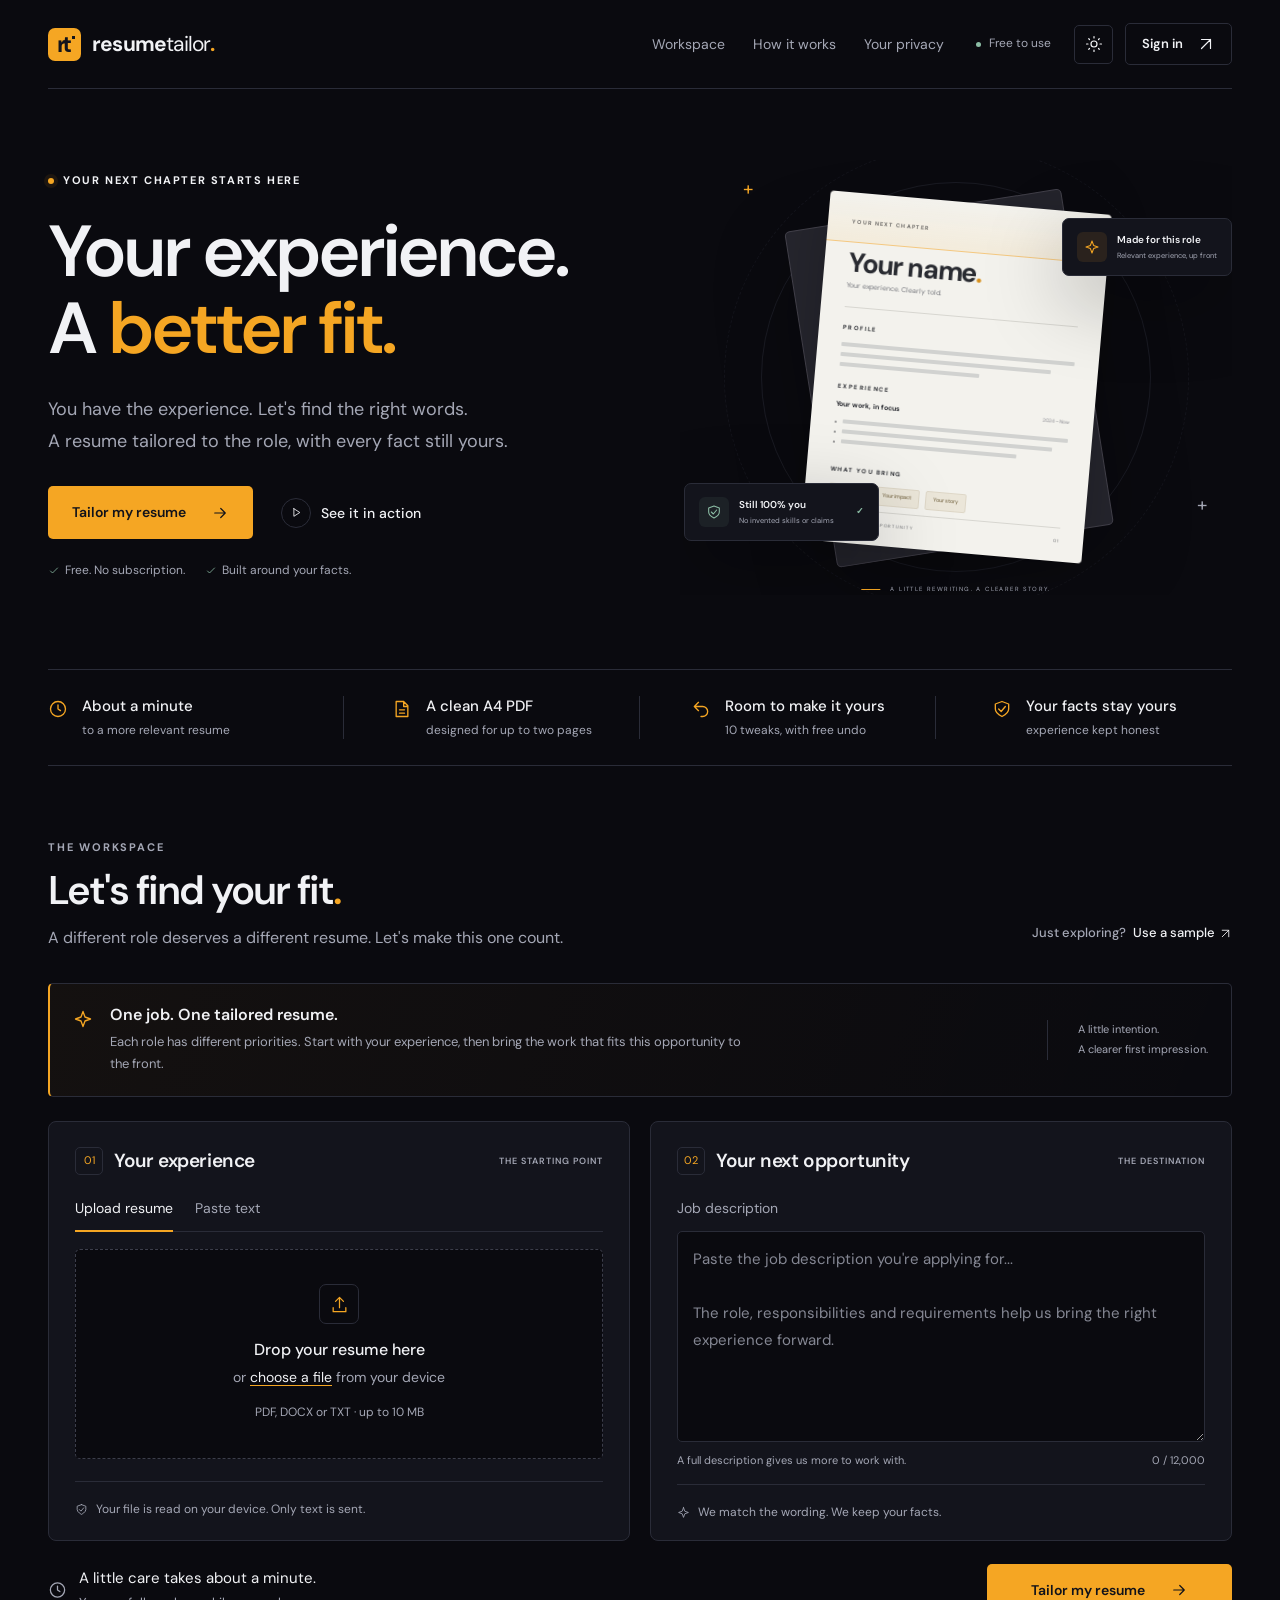
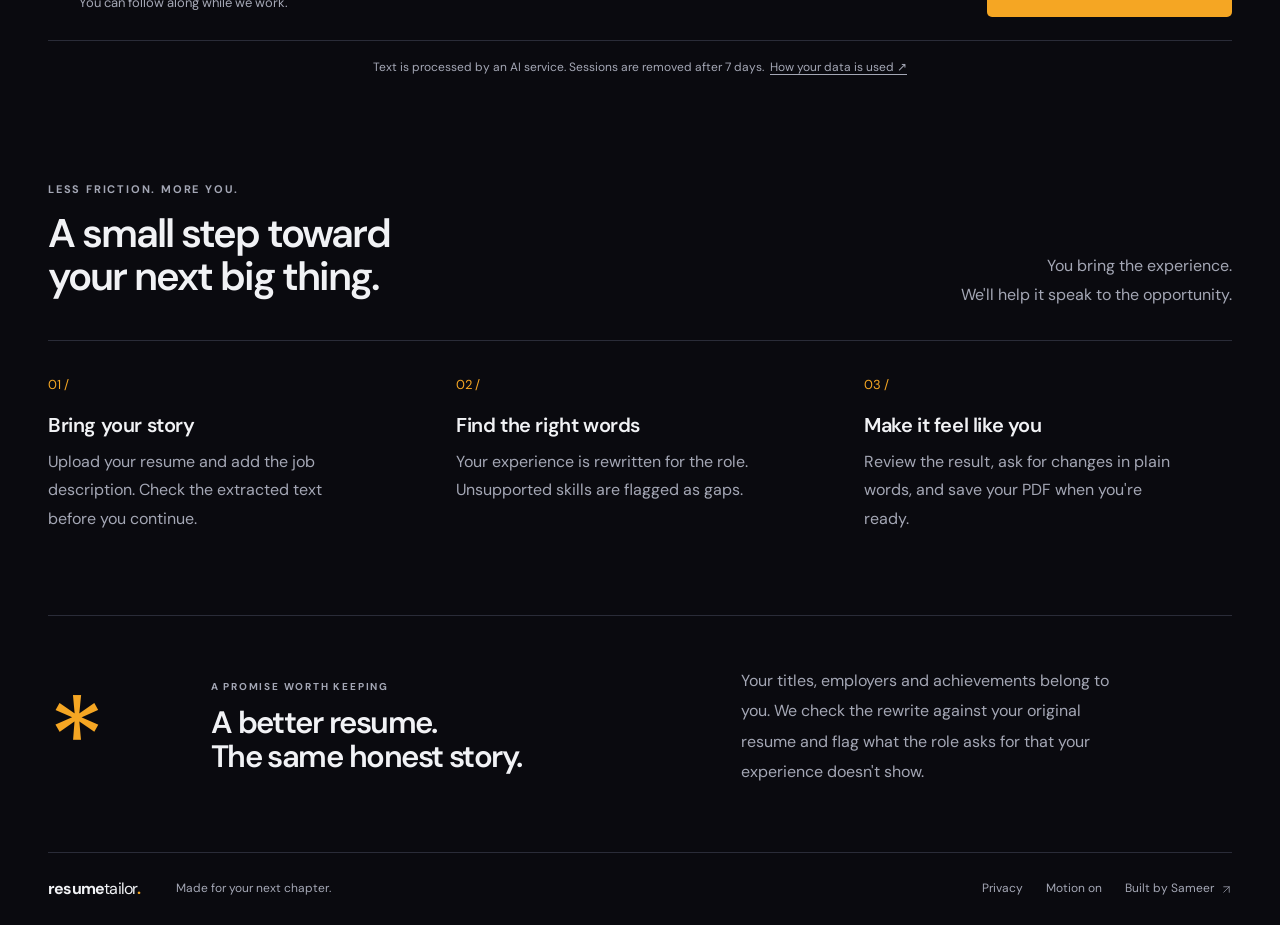
==== site/index.html @ 6dc98bbb "Make site/ the live frontend; ligature fix and busy message Co-Authored-By: Claude Opus 5.5 <noreply" ====
<!doctype html>
<html lang="en" data-theme="dark">
<head>
  <meta charset="utf-8">
  <meta name="viewport" content="width=device-width,initial-scale=1">
  <meta name="theme-color" content="#0a0a0f">
  <meta name="description" content="Make your resume fit the role. Resume Tailor rewrites with your experience, keeps your facts, and puts you in control.">
  <title>Resume Tailor — Your experience. A better fit.</title>
  <link rel="icon" href="assets/favicon.svg" type="image/svg+xml">
  <link rel="preload" href="assets/dm-sans.woff2" as="font" type="font/woff2" crossorigin>
  <link rel="stylesheet" href="styles.css">
  <script defer src="config.js"></script>
  <script defer src="render.js"></script>
  <script defer src="api.js"></script>
  <script defer src="demo-data.js"></script>
  <script defer src="app.js"></script>
</head>
<body>
  <a class="skip-link" href="#main">Skip to content</a>
  <svg class="svg-library" aria-hidden="true" xmlns="http://www.w3.org/2000/svg">
    <symbol id="i-arrow" viewBox="0 0 24 24"><path d="M5 12h14m-6-6 6 6-6 6"/></symbol>
    <symbol id="i-up-right" viewBox="0 0 24 24"><path d="M6 18 18 6M6 6h12v12"/></symbol>
    <symbol id="i-check" viewBox="0 0 24 24"><path d="m5 12 4 4L19 6"/></symbol>
    <symbol id="i-document" viewBox="0 0 24 24"><path d="M14 3H5v18h14V8l-5-5Zm0 0v6h5M9 13h6m-6 4h6"/></symbol>
    <symbol id="i-upload" viewBox="0 0 24 24"><path d="M12 16V3m-5 5 5-5 5 5M4 16v5h16v-5"/></symbol>
    <symbol id="i-shield" viewBox="0 0 24 24"><path d="m12 3 8 3v6c0 5-8 9-8 9s-8-4-8-9V6l8-3Z"/><path d="m8 12 3 3 5-6"/></symbol>
    <symbol id="i-clock" viewBox="0 0 24 24"><circle cx="12" cy="12" r="9"/><path d="M12 7v5l3 2"/></symbol>
    <symbol id="i-spark" viewBox="0 0 24 24"><path d="m12 3 2.4 6.6L21 12l-6.6 2.4L12 21l-2.4-6.6L3 12l6.6-2.4L12 3Z"/></symbol>
    <symbol id="i-sun" viewBox="0 0 24 24"><circle cx="12" cy="12" r="4"/><path d="M12 2v2m0 16v2M2 12h2m16 0h2M5 5l1 1m12 12 1 1M5 19l1-1M18 6l1-1"/></symbol>
    <symbol id="i-moon" viewBox="0 0 24 24"><path d="M20 15.2A9 9 0 0 1 8.8 4 9 9 0 1 0 20 15.2Z"/></symbol>
    <symbol id="i-play" viewBox="0 0 24 24"><path d="m9 5 11 7-11 7V5Z"/></symbol>
    <symbol id="i-pause" viewBox="0 0 24 24"><path d="M8 5v14M16 5v14"/></symbol>
    <symbol id="i-close" viewBox="0 0 24 24"><path d="m6 6 12 12M18 6 6 18"/></symbol>
    <symbol id="i-undo" viewBox="0 0 24 24"><path d="M9 4 4 9l5 5M4 9h10a6 6 0 0 1 0 12h-2"/></symbol>
    <symbol id="i-download" viewBox="0 0 24 24"><path d="M12 3v13m-5-5 5 5 5-5M4 17v4h16v-4"/></symbol>
  </svg>

  <header class="site-header shell">
    <a class="brand" href="#" aria-label="Resume Tailor home"><span class="brand-mark" aria-hidden="true">r<span>t</span><i></i></span><span>resume<span class="brand-light">tailor</span><span class="brand-dot">.</span></span></a>
    <nav aria-label="Main navigation">
      <a href="#workspace" data-home-anchor="workspace">Workspace</a>
      <a href="#how-it-works" data-home-anchor="how-it-works">How it works</a>
      <button class="nav-link" data-action="privacy">Your privacy</button>
    </nav>
    <div class="header-actions"><span class="free-tag"><i></i> Free to use</span><button class="icon-button" id="theme-toggle" aria-label="Switch to light theme"><svg><use href="#i-sun"/></svg></button><button class="button small outline" id="account-button">Sign in <svg><use href="#i-up-right"/></svg></button></div>
  </header>

  <main id="main">
    <div id="view-home" class="view">
      <section class="hero shell" aria-labelledby="hero-title">
        <div class="hero-copy">
          <div class="eyebrow"><span class="live-dot"></span> YOUR NEXT CHAPTER STARTS HERE</div>
          <h1 id="hero-title">Your experience.<br>A <span class="accent">better fit<span class="period">.</span></span></h1>
          <p class="hero-description">You have the experience. Let's find the right words.<br class="desktop-break"> A resume tailored to the role, with every fact still yours.</p>
          <div class="hero-actions"><a class="button primary" href="#workspace">Tailor my resume <svg><use href="#i-arrow"/></svg></a><button class="text-button" data-action="demo"><span class="play-circle"><svg><use href="#i-play"/></svg></span> See it in action</button></div>
          <div class="hero-fineprint"><span><svg><use href="#i-check"/></svg> Free. No subscription.</span><span><svg><use href="#i-check"/></svg> Built around your facts.</span></div>
        </div>
        <div class="hero-visual" aria-label="Illustration of a resume being matched to a role">
          <div class="orbit orbit-one"></div><div class="orbit orbit-two"></div><div class="visual-cross cross-one">+</div><div class="visual-cross cross-two">+</div>
          <div class="paper-back"></div>
          <div class="resume-paper" data-tilt>
            <div class="paper-topline"><span>YOUR NEXT CHAPTER</span><svg><use href="#i-spark"/></svg></div>
            <div class="paper-name">Your name<span>.</span></div><div class="paper-role">Your experience. Clearly told.</div>
            <div class="paper-rule"></div><div class="paper-label">PROFILE</div><div class="skeleton w100"></div><div class="skeleton w90"></div><div class="skeleton w60"></div>
            <div class="paper-label">EXPERIENCE</div><div class="paper-job"><b>Your work, in focus</b><span>2024 – Now</span></div><div class="paper-bullet"><i></i><div class="skeleton w100"></div></div><div class="paper-bullet"><i></i><div class="skeleton w90"></div></div><div class="paper-bullet"><i></i><div class="skeleton w75"></div></div>
            <div class="paper-label">WHAT YOU BRING</div><div class="paper-skills"><span>Your skills</span><span>Your impact</span><span>Your story</span></div>
            <div class="paper-footer"><span>MADE FOR THE OPPORTUNITY</span><span>01</span></div>
            <div class="scan-line"></div>
          </div>
          <div class="floating-label fit-label"><span class="label-icon"><svg><use href="#i-spark"/></svg></span><div>Made for this role<small>Relevant experience, up front</small></div></div>
          <div class="floating-label facts-label"><span class="label-icon green"><svg><use href="#i-shield"/></svg></span><div>Still 100% you<small>No invented skills or claims</small></div><span class="tiny-check">✓</span></div>
          <div class="visual-caption"><span class="caption-line"></span> A LITTLE REWRITING. A CLEARER STORY.</div>
        </div>
      </section>

      <div class="benefit-strip shell"><div><svg><use href="#i-clock"/></svg><span>About a minute<small>to a more relevant resume</small></span></div><div><svg><use href="#i-document"/></svg><span>A clean A4 PDF<small>designed for up to two pages</small></span></div><div><svg><use href="#i-undo"/></svg><span>Room to make it yours<small>10 tweaks, with free undo</small></span></div><div><svg><use href="#i-shield"/></svg><span>Your facts stay yours<small>experience kept honest</small></span></div></div>

      <section id="workspace" class="workspace shell" aria-labelledby="workspace-title">
        <div class="section-heading"><div><div class="eyebrow">THE WORKSPACE</div><h2 id="workspace-title">Let's find your fit<span class="accent">.</span></h2><p>A different role deserves a different resume. Let's make this one count.</p></div><button class="text-button sample-link" id="load-sample">Just exploring? <span>Use a sample <svg><use href="#i-up-right"/></svg></span></button></div>
        <div class="role-reminder"><span class="reminder-icon"><svg><use href="#i-spark"/></svg></span><div><h3>One job. One tailored resume.</h3><p>Each role has different priorities. Start with your experience, then bring the work that fits this opportunity to the front.</p></div><span class="reminder-aside">A little intention.<br>A clearer first impression.</span></div>
        <div class="sample-notice" id="sample-notice" hidden><svg><use href="#i-spark"/></svg><span>Sample workspace · fictional resume and role. Your demo stays in this browser.</span><button class="nav-link" id="clear-sample">Clear sample</button></div>
        <div class="input-grid">
          <article class="input-card">
            <div class="card-heading"><div class="step-label"><span>01</span><h3>Your experience</h3></div><span class="mini-tag">THE STARTING POINT</span></div>
            <div class="input-tabs" role="tablist" aria-label="Resume input method"><button class="input-tab active" id="tab-upload" role="tab" aria-controls="panel-upload" aria-selected="true">Upload resume</button><button class="input-tab" id="tab-paste" role="tab" aria-controls="panel-paste" aria-selected="false" tabindex="-1">Paste text</button></div>
            <div id="panel-upload" role="tabpanel" aria-labelledby="tab-upload">
              <button type="button" class="upload-zone" id="upload-zone"><span class="upload-icon"><svg><use href="#i-upload"/></svg></span><strong>Drop your resume here</strong><span>or <u>choose a file</u> from your device</span><small>PDF, DOCX or TXT · up to 10 MB</small></button>
              <input id="resume-file" type="file" accept=".pdf,.docx,.txt" hidden>
            </div>
            <div id="panel-paste" role="tabpanel" aria-labelledby="tab-paste" hidden><label class="sr-only" for="resume-text">Your resume text</label><textarea id="resume-text" maxlength="20000" placeholder="Paste your resume here. Include your experience, skills, education and contact details."></textarea><div class="field-meta"><span>Review and fix the text before continuing.</span><span id="resume-count">0 / 20,000</span></div></div>
            <div class="card-footnote"><svg><use href="#i-shield"/></svg><span>Your file is read on your device. Only text is sent.</span></div>
          </article>
          <article class="input-card">
            <div class="card-heading"><div class="step-label"><span>02</span><h3>Your next opportunity</h3></div><span class="mini-tag">THE DESTINATION</span></div>
            <label class="field-label" for="jd-text">Job description</label>
            <textarea id="jd-text" maxlength="12000" placeholder="Paste the job description you're applying for...&#10;&#10;The role, responsibilities and requirements help us bring the right experience forward."></textarea>
            <div class="field-meta"><span>A full description gives us more to work with.</span><span id="jd-count">0 / 12,000</span></div>
            <div class="card-footnote"><svg><use href="#i-spark"/></svg><span>We match the wording. We keep your facts.</span></div>
          </article>
        </div>
        <div id="input-error" class="inline-error" role="alert" hidden></div>
        <div class="generate-row"><div class="generate-note"><svg><use href="#i-clock"/></svg><div>A little care takes about a minute.<small>You can follow along while we work.</small></div></div><button class="button primary large" id="generate-button">Tailor my resume <svg><use href="#i-arrow"/></svg></button></div>
        <p class="privacy-note">Text is processed by an AI service. Sessions are removed after 7 days. <button class="inline-link" data-action="privacy">How your data is used <span>↗</span></button></p>
      </section>

      <section id="how-it-works" class="how-section shell" aria-labelledby="how-title"><div class="section-heading"><div><div class="eyebrow">LESS FRICTION. MORE YOU.</div><h2 id="how-title">A small step toward<br>your next big thing.</h2></div><p>You bring the experience.<br>We'll help it speak to the opportunity.</p></div><div class="how-grid"><article><span class="how-number">01 /</span><h3>Bring your story</h3><p>Upload your resume and add the job description. Check the extracted text before you continue.</p></article><article><span class="how-number">02 /</span><h3>Find the right words</h3><p>Your experience is rewritten for the role. Unsupported skills are flagged as gaps.</p></article><article><span class="how-number">03 /</span><h3>Make it feel like you</h3><p>Review the result, ask for changes in plain words, and save your PDF when you're ready.</p></article></div></section>
      <section class="honesty shell"><span class="honesty-symbol" aria-hidden="true">*</span><div><div class="eyebrow">A PROMISE WORTH KEEPING</div><h2>A better resume.<br>The same honest story.</h2></div><p>Your titles, employers and achievements belong to you. We check the rewrite against your original resume and flag what the role asks for that your experience doesn't show.</p></section>
    </div>

    <section id="view-waiting" class="view waiting shell" hidden aria-labelledby="waiting-title">
      <div class="waiting-topline"><button class="text-button" id="stop-waiting"><span>←</span> Back to workspace</button><span class="mini-tag" id="waiting-mode">SAMPLE DEMO · SIMULATED STAGES</span></div>
      <div class="journey-nav" aria-label="Resume journey"><span class="done"><i>✓</i> Your experience</span><b></b><span class="current"><i>02</i> Finding your fit</span><b></b><span><i>03</i> Make it yours</span></div>
      <div class="waiting-heading"><div class="eyebrow"><span class="live-dot"></span> A LITTLE CARE, BEHIND THE SCENES</div><h1 id="waiting-title">Good things take<br>a little <span class="accent">tailoring.</span></h1><p id="waiting-description">Your next chapter is taking shape. Here's what goes into it.</p><button class="button primary ready-shortcut" id="ready-shortcut" hidden>Open your resume <svg><use href="#i-arrow"/></svg></button></div>
      <div class="waiting-grid">
        <article class="progress-card">
          <div class="progress-card-top"><div class="eyebrow" id="progress-eyebrow">YOUR RESUME, IN THE MAKING</div><span class="status-pill" id="progress-badge"><i></i> Working</span></div>
          <div class="time-row"><div><span class="time-label">TIME ELAPSED</span><div class="elapsed" id="elapsed" role="timer" aria-live="off" aria-label="Time elapsed">00<span>:</span>00</div></div><div class="time-estimate"><svg><use href="#i-clock"/></svg><span id="time-estimate">30-second sample demo</span><small id="time-detail">Real generation is usually 54–90 seconds</small></div></div>
          <div class="progress-track" id="progress-track" role="progressbar" aria-label="Sample demo progress" aria-valuemin="0" aria-valuemax="100" aria-valuenow="0"><div id="progress-fill"></div></div>
          <p class="progress-caption" id="progress-caption">Step 1 of 5 · Reading your experience</p>
          <ol class="stage-list" id="stage-list"></ol>
          <div class="progress-reassurance"><svg><use href="#i-shield"/></svg><span id="wait-reassurance">A clearer story, built from your experience.</span></div>
          <div id="waiting-error" class="inline-error" hidden role="alert"></div>
          <div class="wait-complete-actions" id="wait-complete-actions" hidden><button class="button primary" id="review-result">Review your resume <svg><use href="#i-arrow"/></svg></button><button class="text-button" id="replay-demo"><svg><use href="#i-undo"/></svg> Replay</button></div>
        </article>
        <aside class="engagement-column">
          <article class="tip-card" id="tip-card" aria-labelledby="tip-title"><div class="tip-top"><span class="eyebrow"><svg><use href="#i-spark"/></svg> WHILE WE TAILOR</span><span class="tip-counter" id="tip-counter">01 / 08</span></div><div class="tip-art" aria-hidden="true"><div class="mini-doc"><span></span><span></span><span></span><span></span></div><span class="mini-spark">✳</span><span class="mini-line"></span></div><div class="tip-content" id="tip-content"><span class="tip-kicker">A SMALL THING THAT HELPS</span><h2 id="tip-title">Lead with relevance.</h2><p id="tip-body">Put the experience that best fits this role near the top.</p></div><div class="tip-bottom"><div class="tip-dots" id="tip-dots" aria-hidden="true"></div><div class="tip-controls"><button class="icon-button" id="previous-tip" aria-label="Previous tip">←</button><button class="icon-button" id="pause-tips" aria-label="Pause tips" aria-pressed="false"><svg><use href="#i-pause"/></svg></button><button class="icon-button" id="next-tip" aria-label="Next tip">→</button></div></div></article>
          <article class="quiz-card"><div class="quiz-heading"><span class="eyebrow">A QUICK RESUME INSTINCT CHECK</span><span>↗</span></div><h3 id="quiz-question">Which bullet tells a clearer story?</h3><div id="quiz-options" class="quiz-options"></div><p id="quiz-feedback" class="quiz-feedback" role="status" hidden></p><button class="text-button" id="next-quiz" hidden>Try another <svg><use href="#i-arrow"/></svg></button></article>
        </aside>
      </div>
      <p class="waiting-bottom">Every application is a new opportunity. Give this one your own, honest story.</p>
    </section>

    <section id="view-result" class="view result shell" hidden aria-labelledby="result-title"><div class="result-heading"><div><div class="eyebrow"><span class="live-dot"></span> READY FOR YOUR NEXT CHAPTER</div><h1 id="result-title">A better fit. <span class="accent">Still you.</span></h1><p id="result-subtitle">Review every detail, make it your own, and take the next step.</p></div><button class="button primary" id="download-pdf"><svg><use href="#i-download"/></svg> Download PDF</button></div><div class="result-demo-notice" id="result-demo-notice" hidden>Sample result · Aarav Sharma is a fictional candidate. Try the supported edits below, or start with your own resume.</div><div class="result-grid"><article class="preview-panel"><div class="preview-toolbar"><span><svg><use href="#i-document"/></svg> Your tailored resume</span><div><span id="version-label">Version 1</span><span id="fit-status">A4 layout</span></div></div><div class="resume-preview-wrap" id="resume-preview-wrap"><iframe id="resume-preview" title="Your tailored resume preview"></iframe></div><div class="preview-bottom"><svg><use href="#i-shield"/></svg><span>Check your contact details and every claim before applying.</span></div></article><aside class="result-side"><article class="edit-card"><div class="card-title-row"><h2>The finishing touches</h2><svg><use href="#i-spark"/></svg></div><p>Tell us what you'd like to change.</p><div class="tweak-count"><span id="tweaks-left">10 of 10 tweaks left</span><span>Undo is free</span></div><label class="sr-only" for="tweak-text">Change request</label><textarea id="tweak-text" maxlength="300" placeholder="e.g. Shorten the summary..."></textarea><div class="suggested-edits"><button data-tweak="Shorten the summary">Shorter summary ↗</button><button data-tweak="Put projects first">Projects first ↗</button></div><div class="edit-actions"><button class="button primary" id="apply-tweak">Apply change <svg><use href="#i-arrow"/></svg></button><button class="icon-button" id="undo-tweak" disabled aria-label="Undo last change"><svg><use href="#i-undo"/></svg></button></div><p id="tweak-status" class="tweak-status" role="status" hidden></p><p class="small-muted">Failed or refused changes don't use a tweak.</p></article><article class="match-card"><div class="card-title-row"><h2>How it lines up</h2><span class="mini-tag">JOB KEYWORDS</span></div><h3>Already in your experience</h3><div id="keywords-found" class="chips found"></div><h3>Not in your resume</h3><div id="keywords-missing" class="chips missing"></div><div class="gap-note"><svg><use href="#i-shield"/></svg><div><strong>Honest gaps, clearly marked.</strong><ul id="gaps"></ul></div></div></article><div class="result-bottom-actions"><button class="text-button" id="start-over">← Tailor for another role</button><button class="text-button" id="result-replay" hidden>Replay demo <svg><use href="#i-undo"/></svg></button></div></aside></div><p class="privacy-note">Download opens your browser's print dialog. Choose “Save as PDF” and turn off headers and footers.</p></section>
  </main>

  <footer class="site-footer shell"><a class="brand footer-brand" href="#">resume<span class="brand-light">tailor</span><span class="brand-dot">.</span></a><span>Made for your next chapter.</span><div><button class="nav-link" data-action="privacy">Privacy</button><button class="nav-link" id="motion-toggle" aria-pressed="false">Motion on</button><a href="https://samsm.vercel.app/" target="_blank" rel="noopener">Built by Sameer <svg><use href="#i-up-right"/></svg></a></div></footer>
  <div class="toast" id="toast" role="status" hidden></div><div class="sr-only" id="stage-announcement" role="status" aria-live="polite"></div>

  <dialog id="auth-dialog" class="modal" aria-labelledby="auth-title"><button class="icon-button modal-close" data-close="auth-dialog" aria-label="Close sign in"><svg><use href="#i-close"/></svg></button><span class="modal-symbol"><svg><use href="#i-spark"/></svg></span><div class="eyebrow">ONE STEP CLOSER</div><h2 id="auth-title">Your next chapter,<br>in your inbox.</h2><p id="auth-description">Sign in with a 6-digit email code. No password to remember.</p><form id="email-form"><label for="auth-email">Your email address</label><input id="auth-email" type="email" required autocomplete="email" placeholder="you@example.com"><button class="button primary" type="submit">Send me a code <svg><use href="#i-arrow"/></svg></button></form><form id="code-form" hidden><label for="auth-code">6-digit code</label><input id="auth-code" required autocomplete="one-time-code" inputmode="numeric" maxlength="6" pattern="[0-9]{6}" placeholder="000000"><div class="code-meta"><span id="code-expiry">Valid for 10:00</span><button type="button" class="inline-link" id="resend-code">Resend code</button></div><button class="button primary" type="submit">Let's get started <svg><use href="#i-arrow"/></svg></button><button type="button" class="text-button" id="change-email">Use a different email</button></form><p id="auth-error" class="inline-error" role="alert" hidden></p><p class="small-muted">Free to use · Up to 3 resumes a day · 10 tweaks per resume</p></dialog>
  <dialog id="privacy-dialog" class="modal privacy-modal" aria-labelledby="privacy-title"><button class="icon-button modal-close" data-close="privacy-dialog" aria-label="Close privacy details"><svg><use href="#i-close"/></svg></button><div class="eyebrow">YOUR DATA, IN PLAIN WORDS</div><h2 id="privacy-title">Your story stays yours.</h2><div class="privacy-item"><svg><use href="#i-document"/></svg><div><h3>Your file stays on your device</h3><p>PDF and DOCX files are converted to text in your browser. You can review that text before generating.</p></div></div><div class="privacy-item"><svg><use href="#i-spark"/></svg><div><h3>Text is sent to an AI service</h3><p>Your resume text and job description are sent through our server to OpenRouter to prepare the rewrite. Free model providers may log prompts. Remove information you don't want processed before you continue.</p></div></div><div class="privacy-item"><svg><use href="#i-clock"/></svg><div><h3>Sessions expire after 7 days</h3><p>Resume Tailor's backend removes session data after 7 days. The sample demo runs in your browser without sending resume text.</p></div></div><div class="privacy-item"><svg><use href="#i-shield"/></svg><div><h3>You have the final say</h3><p>The rewrite is checked against your original experience. Review the result before using it in an application.</p></div></div><button class="button primary" data-close="privacy-dialog">Got it <svg><use href="#i-check"/></svg></button></dialog>
  <noscript><div class="noscript">Please enable JavaScript to use the resume workspace.</div></noscript>
</body>
</html>
---- site/styles.css ----
@font-face{font-family:'DM Sans';font-style:normal;font-weight:400 700;font-display:swap;src:url('assets/dm-sans.woff2') format('woff2')}
:root{--canvas:#0a0a0f;--surface:#13141c;--soft:#191b25;--line:#2a2c38;--ink:#f1f2f5;--muted:#a4a7b5;--accent:#f5a623;--accent-rgb:245,166,35;--green:#8cbda5;--error:#ffb6a7;--shadow:0 24px 80px #0004;color-scheme:dark}
:root[data-theme=light]{--canvas:#f7f7fa;--surface:#fff;--soft:#eeeff4;--line:#d9dbe3;--ink:#171923;--muted:#606574;--accent:#b46b00;--accent-rgb:180,107,0;--green:#306b50;--error:#9e3028;--shadow:0 24px 80px #1a23320d;color-scheme:light}
*{box-sizing:border-box}html{scroll-behavior:smooth;scroll-padding-top:35px}body{margin:0;background:var(--canvas);color:var(--ink);font:15px/1.6 'DM Sans',Arial,sans-serif;-webkit-font-smoothing:antialiased;overflow-x:hidden}button,input,textarea{font:inherit}button,a,input,textarea{-webkit-tap-highlight-color:transparent}button{color:inherit;cursor:pointer}a{color:inherit;text-decoration:none}button{border:0}button:disabled{cursor:not-allowed;opacity:.45}button,a{touch-action:manipulation}button,textarea,input{outline:none}a:focus-visible,button:focus-visible,input:focus-visible,textarea:focus-visible{outline:2px solid var(--accent);outline-offset:5px}::selection{background:var(--accent);color:#0a0a0f}[hidden]{display:none!important}h1,h2,h3,p{margin-top:0}h1,h2,h3{font-weight:600}h1,h2{letter-spacing:-.05em;line-height:1.08}h3{line-height:1.3}svg{width:20px;height:20px;fill:none;stroke:currentColor;stroke-width:1.6;stroke-linecap:round;stroke-linejoin:round;flex-shrink:0}svg use{pointer-events:none}.svg-library{position:absolute;width:0;height:0;overflow:hidden}.shell{width:min(1200px,calc(100% - 96px));margin-inline:auto}.accent{color:var(--accent)}.sr-only,.skip-link:not(:focus){position:absolute;width:1px;height:1px;padding:0;margin:-1px;overflow:hidden;clip:rect(0,0,0,0);white-space:nowrap;border:0}.skip-link:focus{position:fixed;top:10px;left:10px;padding:12px;background:var(--accent);color:#111;z-index:100}.eyebrow{font-size:10px;letter-spacing:1.8px;line-height:1.4;font-weight:700;display:flex;align-items:center;gap:9px}.live-dot,.free-tag i{width:6px;height:6px;border-radius:100%;background:var(--accent);display:inline-block;box-shadow:0 0 0 4px rgba(var(--accent-rgb),.08)}.button{display:inline-flex;justify-content:center;align-items:center;gap:25px;padding:16px 23px;min-height:53px;border-radius:5px;font-size:14px;font-weight:600;line-height:1.2;transition:background .2s,transform .2s,box-shadow .2s;border:1px solid transparent;white-space:nowrap}.button svg{width:18px;height:18px;transition:transform .25s}.button:hover:not(:disabled) svg{transform:translateX(4px)}.button:hover:not(:disabled){transform:translateY(-2px)}.primary{background:#f5a623;color:#11121a}.primary:hover:not(:disabled){background:#ffb63e;box-shadow:0 5px 24px #f5a62320}.outline{border-color:var(--line);background:transparent}.outline:hover{background:var(--soft);border-color:var(--muted)}.small{padding:11px 16px;min-height:40px;gap:14px;font-size:12px}.large{min-width:245px}.icon-button{display:inline-flex;align-items:center;justify-content:center;background:transparent;border:1px solid var(--line);height:39px;width:39px;border-radius:5px;transition:background .2s,border-color .2s}.icon-button:hover:not(:disabled){background:var(--soft);border-color:var(--muted)}.icon-button svg{width:18px;height:18px}.text-button{display:inline-flex;align-items:center;gap:10px;background:transparent;padding:5px 0;font-size:13px;font-weight:500}.text-button:hover,.nav-link:hover,.inline-link:hover{color:var(--accent)}.text-button svg{width:16px;height:16px}.nav-link{background:transparent;padding:0;font-size:inherit}.inline-link{background:transparent;padding:0;font-size:inherit;color:var(--ink);text-decoration:underline;text-underline-offset:3px}.mini-tag{font-size:8px;letter-spacing:1.2px;font-weight:600;color:var(--muted)}
.site-header{display:flex;align-items:center;justify-content:space-between;padding-block:23px;border-bottom:1px solid var(--line);gap:32px;min-height:88px}.brand{display:inline-flex;align-items:center;gap:9px;font-size:21px;font-weight:700;letter-spacing:-.8px;line-height:1}.brand-light{font-weight:400}.brand-dot{color:var(--accent)}.brand-mark{position:relative;letter-spacing:-4px;padding-right:4px;font-size:23px;color:#13141c;background:#f5a623;width:33px;height:33px;line-height:33px;text-align:center;border-radius:7px;margin-right:2px;font-weight:700}.brand-mark span{font-weight:700}.brand-mark i{position:absolute;top:8px;right:6px;width:3px;height:3px;background:#13141c}.site-header nav{display:flex;gap:28px;font-size:12px;color:var(--muted);margin-left:auto}.site-header nav a{transition:color .2s}.site-header nav a:hover{color:var(--ink)}.header-actions{display:flex;align-items:center;gap:12px}.free-tag{display:flex;align-items:center;gap:8px;font-size:10px;color:var(--muted);margin-right:11px}.free-tag i{width:5px;height:5px;background:var(--green);box-shadow:none}.hero{display:grid;grid-template-columns:1.1fr 1fr;align-items:center;min-height:580px;padding-block:60px 64px;gap:25px}.hero-copy{position:relative;z-index:2}.hero-copy .eyebrow{margin-bottom:24px;font-size:9px;letter-spacing:1.6px}.hero h1{font-size:clamp(52px,5.65vw,77px);line-height:1.07;margin-bottom:25px;font-weight:600;letter-spacing:-4px}.hero h1 .accent{display:inline-block}.hero-description{font-size:15px;color:var(--muted);line-height:1.9;max-width:475px;margin-bottom:29px}.hero-actions{display:flex;align-items:center;gap:28px}.hero-actions .text-button{font-size:12px}.play-circle{border:1px solid var(--line);border-radius:50%;display:inline-flex;align-items:center;justify-content:center;width:30px;height:30px;transition:border-color .2s,background .2s}.play-circle svg{width:13px;height:13px;margin-right:2px}.text-button:hover .play-circle{border-color:var(--accent);background:rgba(var(--accent-rgb),.08)}.hero-fineprint{display:flex;gap:20px;color:var(--muted);font-size:9px;margin-top:22px}.hero-fineprint span{display:flex;align-items:center;gap:5px}.hero-fineprint svg{width:12px;height:12px;color:var(--green)}
.hero-visual{height:435px;position:relative;perspective:1200px;display:flex;justify-content:center;align-items:center;isolation:isolate}.orbit{position:absolute;border:1px solid var(--line);border-radius:50%;opacity:.5;pointer-events:none}.orbit-one{width:390px;height:390px}.orbit-two{width:465px;height:465px;border-style:dashed;opacity:.3;animation:orbit 100s linear infinite}.visual-cross{position:absolute;color:var(--muted);font-weight:400;font-size:19px}.cross-one{top:14px;left:63px;color:var(--accent)}.cross-two{right:25px;bottom:74px}.paper-back{position:absolute;width:280px;height:340px;background:#24242c;border:1px solid #42404a;border-radius:5px;transform:rotate(-9deg) translate(-7px,0);box-shadow:var(--shadow)}.resume-paper{position:relative;width:282px;height:350px;border-radius:4px;background:#f3f2ed;color:#292b31;padding:24px 24px 16px;box-shadow:0 10px 50px #0003;transform:rotate(5deg);transition:transform .5s ease;overflow:hidden;will-change:transform}.paper-topline{display:flex;align-items:center;justify-content:space-between;font-size:5.5px;letter-spacing:1.3px;font-weight:700;color:#65676b}.paper-topline svg{width:13px;height:13px;color:#bb7713}.paper-name{font-size:27px;font-weight:700;letter-spacing:-1.2px;line-height:1.3;margin-top:15px}.paper-name span{color:#d7901d}.paper-role{font-size:7px;color:#74767c}.paper-rule{height:1px;background:#d7d6d0;margin-top:16px}.paper-label{font-size:6px;letter-spacing:1.4px;font-weight:700;margin-top:16px;margin-bottom:9px}.skeleton{height:4px;background:#d1d2d0;border-radius:1px;margin-bottom:6px}.w100{width:100%}.w90{width:90%}.w75{width:75%}.w60{width:60%}.paper-job{display:flex;justify-content:space-between;font-size:7px;line-height:1.2;margin-bottom:10px}.paper-job span{color:#84858c;font-size:5px}.paper-bullet{display:flex;align-items:baseline;gap:6px}.paper-bullet i{width:2px;height:2px;background:#999;flex-shrink:0}.paper-skills{display:flex;gap:6px}.paper-skills span{background:#ebe6d9;font-size:5.5px;padding:4px 7px;color:#685732;border:1px solid #ded7c7;border-radius:2px}.paper-footer{position:absolute;bottom:17px;left:24px;right:24px;display:flex;justify-content:space-between;padding-top:9px;border-top:1px solid #d7d6d0;font-size:4.5px;letter-spacing:1px;color:#6a6c70}.scan-line{position:absolute;top:0;left:0;right:0;height:50px;background:linear-gradient(0deg,#f5a62316,transparent);border-bottom:1px solid #f5a62388;animation:scan 6s ease-in-out infinite;pointer-events:none}.floating-label{position:absolute;background:var(--surface);border:1px solid var(--line);border-radius:7px;display:flex;align-items:center;gap:10px;padding:13px 14px;box-shadow:var(--shadow);font-size:10px;font-weight:600;animation:float 6s ease-in-out infinite;z-index:3}.floating-label small{display:block;font-size:7.5px;color:var(--muted);font-weight:400;margin-top:2px}.fit-label{right:0;top:58px}.facts-label{left:4px;bottom:54px;animation-delay:-3s}.label-icon{width:30px;height:30px;border-radius:6px;background:rgba(var(--accent-rgb),.1);display:grid;place-items:center;color:var(--accent)}.label-icon svg{width:16px;height:16px}.label-icon.green{background:#8cbda514;color:var(--green)}.tiny-check{font-size:9px;color:var(--green);margin-left:12px}.visual-caption{position:absolute;bottom:0;left:50%;transform:translateX(-50%);display:flex;align-items:center;gap:10px;font-size:6px;letter-spacing:1.4px;color:var(--muted);white-space:nowrap}.caption-line{width:19px;height:1px;background:var(--accent)}
.benefit-strip{display:grid;grid-template-columns:repeat(4,1fr);border-block:1px solid var(--line);padding-block:26px}.benefit-strip>div{display:flex;gap:14px;justify-content:center;border-right:1px solid var(--line)}.benefit-strip>div:first-child{justify-content:start}.benefit-strip>div:last-child{border:0}.benefit-strip svg{color:var(--accent);width:20px;margin-top:3px}.benefit-strip span{font-size:12px;font-weight:500;line-height:1.4}.benefit-strip small{display:block;color:var(--muted);font-size:9px;font-weight:400;margin-top:5px}.workspace{padding-block:74px 64px}.section-heading{display:flex;align-items:flex-end;justify-content:space-between;gap:30px;margin-bottom:30px}.section-heading .eyebrow{color:var(--muted);margin-bottom:14px;font-size:9px}.section-heading h2{font-size:37px;margin-bottom:12px}.section-heading p{color:var(--muted);font-size:12px;margin:0;line-height:1.8}.sample-link{font-size:10px;color:var(--muted);gap:7px;margin-bottom:4px}.sample-link span{display:flex;align-items:center;gap:4px;color:var(--ink)}.sample-link svg{width:13px;height:13px}.input-grid{display:grid;grid-template-columns:1fr 1fr;gap:20px}.input-card{background:var(--surface);border:1px solid var(--line);border-radius:8px;padding:25px 26px 0;overflow:hidden;transition:border-color .25s}.input-card:focus-within{border-color:rgba(var(--accent-rgb),.6)}.card-heading{display:flex;justify-content:space-between;align-items:center;gap:12px;margin-bottom:22px}.step-label{display:flex;align-items:center;gap:11px}.step-label>span{width:24px;height:24px;border:1px solid var(--line);border-radius:5px;font-size:9px;display:grid;place-items:center;color:var(--accent)}.step-label h3{font-size:16px;letter-spacing:-.4px;margin:0}.card-heading .mini-tag{font-size:6.5px;letter-spacing:1px}.input-tabs{display:flex;border-bottom:1px solid var(--line);gap:22px;margin-bottom:16px}.input-tab{background:none;padding:0 0 10px;font-size:10px;color:var(--muted);border-bottom:2px solid transparent;margin-bottom:-1px}.input-tab.active{border-color:var(--accent);color:var(--ink)}.upload-zone{display:flex;flex-direction:column;align-items:center;justify-content:center;border:1px dashed #3c3e4b;background:var(--canvas);border-radius:5px;width:100%;height:188px;margin:0 0 22px;transition:background .2s,border-color .2s}.upload-zone:hover,.upload-zone.dragover{border-color:var(--accent);background:rgba(var(--accent-rgb),.035)}.upload-icon{height:40px;width:40px;display:grid;place-items:center;border:1px solid var(--line);border-radius:7px;color:var(--accent);margin-bottom:13px}.upload-icon svg{width:19px;height:19px}.upload-zone strong{font-weight:500;font-size:12px;margin-bottom:3px}.upload-zone>span:not(.upload-icon){font-size:10px;color:var(--muted)}.upload-zone u{text-decoration-color:var(--accent);text-underline-offset:3px;color:var(--ink)}.upload-zone small{color:var(--muted);font-size:8px;margin-top:15px}.card-footnote{border-top:1px solid var(--line);display:flex;align-items:center;gap:8px;padding:14px 0;font-size:8px;color:var(--muted);margin-top:auto;min-height:46px}.card-footnote svg{width:13px;height:13px;color:var(--muted)}.field-label{display:block;font-size:10px;margin-bottom:11px;color:var(--muted)}textarea,input{border:1px solid var(--line);background:var(--canvas);color:var(--ink);border-radius:5px;padding:14px 15px;line-height:1.7;width:100%;font-size:11px;transition:border-color .2s}textarea{resize:vertical;min-height:100px}textarea:focus,input:focus{border-color:var(--accent)}textarea::placeholder,input::placeholder{color:var(--muted);opacity:.8}#jd-text{height:188px;display:block}#resume-text{height:159px;display:block}.field-meta{display:flex;justify-content:space-between;gap:10px;color:var(--muted);font-size:7px;padding-block:9px 12px}.field-meta span:last-child{white-space:nowrap;font-variant-numeric:tabular-nums}.generate-row{display:flex;justify-content:space-between;align-items:center;border-bottom:1px solid var(--line);padding:23px 0;gap:30px}.generate-note{display:flex;align-items:center;gap:12px;font-size:11px}.generate-note svg{color:var(--muted);width:19px}.generate-note small{display:block;font-size:9px;color:var(--muted);margin-top:3px}.privacy-note{font-size:8px;color:var(--muted);text-align:center;margin:16px 0 0}.privacy-note .inline-link{margin-left:3px;color:var(--muted)}.sample-notice,.result-demo-notice{display:flex;align-items:center;gap:10px;font-size:11px;color:var(--accent);background:rgba(var(--accent-rgb),.06);border:1px solid rgba(var(--accent-rgb),.2);padding:13px 16px;margin-bottom:18px;border-radius:5px}.sample-notice svg{width:16px;height:16px}.sample-notice button{margin-left:auto;white-space:nowrap;font-size:10px}.inline-error{background:#c95d5012;border:1px solid #ce6e5140;color:var(--error);font-size:12px;padding:12px 16px;border-radius:5px;margin-top:16px}.how-section{padding-block:40px 65px}.how-section .section-heading p{text-align:right}.how-section h2{font-size:34px}.how-grid{display:grid;grid-template-columns:repeat(3,1fr);gap:40px;border-top:1px solid var(--line);padding-top:30px}.how-number{font-size:11px;color:var(--accent);font-variant-numeric:tabular-nums}.how-grid h3{font-size:17px;margin:15px 0 10px;letter-spacing:-.4px}.how-grid p{font-size:12px;color:var(--muted);max-width:310px;line-height:1.8}.honesty{display:grid;grid-template-columns:.25fr 1fr 1fr;align-items:center;gap:40px;padding:50px 0 65px;border-top:1px solid var(--line)}.honesty-symbol{color:var(--accent);font-size:120px;line-height:.5;align-self:center;margin-top:30px}.honesty h2{font-size:31px;margin:12px 0 0}.honesty .eyebrow{font-size:8px;color:var(--muted)}.honesty p{color:var(--muted);font-size:12px;line-height:1.9;max-width:390px;margin:0}
.site-footer{display:flex;align-items:center;gap:35px;padding-block:26px;border-top:1px solid var(--line);font-size:9px;color:var(--muted)}.footer-brand{font-size:16px;gap:0;color:var(--ink)}.site-footer>div{margin-left:auto;display:flex;gap:23px;align-items:center}.site-footer svg{width:11px;height:11px;vertical-align:middle;margin-left:4px}.site-footer a:hover{color:var(--accent)}
.view.entering{animation:page-in .45s ease both}.waiting{max-width:1050px;padding-bottom:30px}.waiting-topline{display:flex;justify-content:space-between;align-items:center;padding-top:28px}.waiting-topline .text-button{font-size:11px;color:var(--muted)}.waiting-topline .mini-tag{font-size:8px}.journey-nav{display:flex;align-items:center;justify-content:center;gap:17px;margin:40px auto 28px;max-width:580px;font-size:10px;color:var(--muted)}.journey-nav>span{display:flex;align-items:center;gap:8px;white-space:nowrap}.journey-nav i{font-style:normal;display:grid;place-items:center;border:1px solid var(--line);height:23px;width:23px;border-radius:50%;font-size:8px}.journey-nav .done{color:var(--green)}.journey-nav .done i{background:#8cbda510;border-color:#8cbda540}.journey-nav .current{color:var(--ink)}.journey-nav .current i{border-color:var(--accent);color:var(--accent);background:rgba(var(--accent-rgb),.08)}.journey-nav b{height:1px;width:65px;background:var(--line)}.waiting-heading{text-align:center;margin:36px 0 34px}.waiting-heading .eyebrow{justify-content:center;font-size:8px;color:var(--muted);letter-spacing:1.5px;margin-bottom:14px}.waiting-heading h1{font-size:48px;letter-spacing:-2px;line-height:1.1;margin-bottom:15px}.waiting-heading p{font-size:12px;color:var(--muted)}.waiting-grid{display:grid;grid-template-columns:1.2fr 1fr;gap:24px;align-items:start}.progress-card{background:var(--surface);border:1px solid var(--line);border-radius:8px;padding:25px 28px 0;overflow:hidden}.progress-card-top{display:flex;justify-content:space-between;align-items:center;gap:10px}.progress-card-top .eyebrow{font-size:7px;letter-spacing:1px;color:var(--muted)}.status-pill{display:flex;align-items:center;gap:6px;background:rgba(var(--accent-rgb),.09);border:1px solid rgba(var(--accent-rgb),.16);color:var(--accent);font-size:8px;padding:4px 8px;border-radius:3px}.status-pill i{height:4px;width:4px;background:currentColor;border-radius:50%;animation:pulse 1.7s ease infinite}.time-row{display:flex;align-items:flex-end;justify-content:space-between;margin-top:26px}.time-label{font-size:7px;letter-spacing:1.3px;color:var(--muted)}.elapsed{font-size:42px;letter-spacing:-1.5px;line-height:1.25;font-variant-numeric:tabular-nums;font-weight:500}.elapsed span{color:var(--accent);padding:0 2px}.time-estimate{padding-bottom:6px;font-size:10px;text-align:right;max-width:210px}.time-estimate svg{width:12px;height:12px;vertical-align:middle;color:var(--accent);margin-right:4px}.time-estimate small{display:block;font-size:7px;color:var(--muted);margin-top:5px}.progress-track{height:4px;background:var(--line);border-radius:2px;overflow:hidden;margin-top:22px;position:relative}.progress-track>div{height:100%;background:var(--accent);width:0%;transition:width .5s ease;border-radius:2px;box-shadow:0 0 12px #f5a62377}.progress-track.indeterminate>div{width:30%!important;animation:indeterminate 2.5s ease-in-out infinite}.progress-caption{font-size:8px;color:var(--muted);margin:9px 0 20px;min-height:14px}.stage-list{list-style:none;padding:0;margin:0 0 20px}.stage-list li{display:flex;gap:13px;position:relative;padding:0 0 22px;opacity:.43;transition:opacity .4s}.stage-list li:last-child{padding-bottom:0}.stage-list li:not(:last-child):before{position:absolute;content:'';top:26px;bottom:3px;width:1px;background:var(--line);left:11px}.stage-circle{width:24px;height:24px;border:1px solid var(--line);border-radius:50%;display:grid;place-items:center;font-size:8px;flex-shrink:0;position:relative;background:var(--surface)}.stage-circle svg{width:12px;height:12px}.stage-content{padding-top:2px;flex:1}.stage-content strong{font-size:10px;font-weight:500;display:block;line-height:1.4}.stage-content small{font-size:8px;color:var(--muted);display:block;margin-top:3px}.stage-duration{font-size:8px;color:var(--muted);padding-top:4px;font-variant-numeric:tabular-nums}.stage-list li.active,.stage-list li.complete{opacity:1}.stage-list li.active .stage-circle{border-color:var(--accent);color:var(--accent);box-shadow:0 0 0 4px rgba(var(--accent-rgb),.06)}.stage-list li.active .stage-content strong{color:var(--accent)}.stage-list li.active .stage-circle:after{content:'';position:absolute;inset:-1px;border:1px solid transparent;border-top-color:var(--accent);border-radius:50%;animation:orbit 2s linear infinite}.stage-list li.complete .stage-circle{color:var(--green);border-color:#8cbda540;background:#8cbda50a}.stage-list.reference-stages li{opacity:.72}.stage-list.reference-stages .stage-circle{border-style:dashed}.progress-reassurance{display:flex;gap:8px;align-items:center;border-top:1px solid var(--line);padding:16px 0;font-size:8px;color:var(--muted)}.progress-reassurance svg{width:13px;height:13px;color:var(--green)}.wait-complete-actions{display:flex;align-items:center;gap:18px;border-top:1px solid var(--line);padding:18px 0}.wait-complete-actions .button{font-size:11px;padding:12px 15px;min-height:43px;gap:15px}.wait-complete-actions .text-button{font-size:10px}.progress-card>.inline-error{margin-bottom:20px}.waiting-bottom{text-align:center;font-size:9px;letter-spacing:.2px;color:var(--muted);margin:28px 0 12px}
.engagement-column{display:flex;flex-direction:column;gap:17px}.tip-card{border:1px solid #7d5b2c55;border-radius:8px;background:linear-gradient(135deg,rgba(var(--accent-rgb),.07),var(--surface) 80%);padding:22px 25px 16px;position:relative;overflow:hidden}.tip-top{display:flex;justify-content:space-between;align-items:center}.tip-top .eyebrow{font-size:7px;letter-spacing:1.3px;color:var(--accent);gap:6px}.tip-top svg{width:13px;height:13px}.tip-counter{font-size:8px;color:var(--muted);font-variant-numeric:tabular-nums}.tip-art{height:90px;position:relative;width:130px;margin:17px auto 10px}.mini-doc{width:52px;height:65px;border:1px solid #655235;background:#29251c;transform:rotate(-9deg);padding:16px 9px;position:absolute;left:35px;top:7px;border-radius:3px;animation:float 5s ease-in-out infinite}.mini-doc span{display:block;width:100%;height:2px;background:#9b7c4d;margin-bottom:6px}.mini-doc span:first-child{width:60%;background:var(--accent)}.mini-doc span:last-child{width:70%}.mini-spark{position:absolute;right:8px;top:0;color:var(--accent);font-size:34px;animation:spark-turn 7s ease-in-out infinite}.mini-line{width:35px;height:35px;border:1px dashed #6d5534;border-radius:50%;position:absolute;left:6px;bottom:6px}.tip-kicker{font-size:6px;letter-spacing:1.2px;color:var(--muted)}.tip-content{min-height:100px}.tip-content h2{font-size:23px;letter-spacing:-.6px;margin:8px 0 10px;line-height:1.15}.tip-content p{font-size:10px;line-height:1.8;color:var(--muted);margin-bottom:10px;max-width:330px}.tip-content.changing{animation:tip-in .3s ease}.tip-bottom{display:flex;align-items:center;justify-content:space-between;border-top:1px solid #705a3433;padding-top:14px;margin-top:11px}.tip-dots{display:flex;gap:5px}.tip-dots i{height:3px;width:3px;border-radius:5px;background:var(--line);transition:width .3s,background .3s}.tip-dots i.active{width:15px;background:var(--accent)}.tip-controls{display:flex;gap:5px}.tip-controls .icon-button{height:26px;width:26px;font-size:12px;border-color:transparent}.tip-controls .icon-button:hover{border-color:var(--line)}.tip-controls svg{height:12px;width:12px}.quiz-card{background:var(--surface);border:1px solid var(--line);border-radius:8px;padding:20px 23px}.quiz-heading{display:flex;align-items:center;justify-content:space-between;color:var(--muted)}.quiz-heading .eyebrow{font-size:6.5px;letter-spacing:1px}.quiz-card h3{font-size:12px;margin:13px 0 14px;line-height:1.6}.quiz-options{display:grid;gap:7px}.quiz-options button{display:flex;gap:10px;align-items:center;text-align:left;border:1px solid var(--line);background:var(--canvas);border-radius:4px;padding:8px 10px;font-size:9px;line-height:1.5;transition:border-color .2s,background .2s}.quiz-options button:hover:not(:disabled){border-color:var(--accent)}.quiz-options button span{width:17px;height:17px;display:grid;place-items:center;border:1px solid var(--line);border-radius:3px;font-size:7px;flex-shrink:0;color:var(--muted)}.quiz-options button.correct{border-color:var(--green);background:#8cbda50a;opacity:1}.quiz-options button.incorrect{border-color:var(--error);opacity:.8}.quiz-feedback{font-size:9px;color:var(--muted);margin:12px 0 5px;line-height:1.7}.quiz-card .text-button{font-size:9px;color:var(--accent)}
.result{padding-block:50px 45px}.result-heading{display:flex;align-items:center;justify-content:space-between;gap:30px;margin-bottom:30px}.result-heading .eyebrow{font-size:8px;margin-bottom:18px;color:var(--muted)}.result-heading h1{font-size:43px;margin-bottom:14px}.result-heading p{font-size:12px;color:var(--muted);margin:0}.result-heading .button{gap:10px;font-size:12px}.result-grid{display:grid;grid-template-columns:minmax(0,1.75fr) minmax(300px,1fr);gap:25px;align-items:start}.preview-panel{border:1px solid var(--line);border-radius:8px;overflow:hidden;background:var(--surface)}.preview-toolbar{display:flex;justify-content:space-between;align-items:center;padding:17px 20px;gap:10px;font-size:9px;border-bottom:1px solid var(--line)}.preview-toolbar>span{display:flex;align-items:center;gap:8px}.preview-toolbar svg{width:15px;height:15px;color:var(--accent)}.preview-toolbar>div{display:flex;gap:13px;color:var(--muted);font-size:8px}.resume-preview-wrap{background:var(--soft);padding:25px;overflow:hidden;min-height:580px;position:relative}#resume-preview{background:#fff;border:0;display:block;width:794px;height:1123px;transform-origin:top left;box-shadow:0 5px 30px #0002}.preview-bottom{border-top:1px solid var(--line);display:flex;align-items:center;gap:7px;padding:14px 20px;color:var(--muted);font-size:8px}.preview-bottom svg{height:13px;width:13px;color:var(--green)}.result-side{display:flex;flex-direction:column;gap:18px}.edit-card,.match-card{background:var(--surface);border:1px solid var(--line);border-radius:8px;padding:23px}.card-title-row{display:flex;align-items:center;justify-content:space-between;gap:15px}.card-title-row h2{font-size:18px;letter-spacing:-.5px;line-height:1.3;margin:0}.card-title-row svg{width:17px;height:17px;color:var(--accent)}.edit-card>p{font-size:10px;color:var(--muted);margin:8px 0 21px}.tweak-count{display:flex;justify-content:space-between;gap:10px;font-size:8px;color:var(--muted);margin:0 0 9px}.tweak-count span:first-child{color:var(--accent)}#tweak-text{height:93px;font-size:10px}.suggested-edits{display:flex;gap:6px;flex-wrap:wrap;margin:10px 0 18px}.suggested-edits button{font-size:8px;color:var(--muted);background:transparent;border:1px solid var(--line);border-radius:4px;padding:5px 8px}.suggested-edits button:hover{color:var(--accent);border-color:var(--accent)}.edit-actions{display:flex;align-items:center;gap:10px}.edit-actions .button{flex:1;font-size:11px;padding:12px 15px;min-height:40px;justify-content:space-between}.edit-actions svg{height:15px;width:15px}.small-muted{font-size:9px;color:var(--muted);line-height:1.7}.edit-card .small-muted{margin:13px 0 0;font-size:8px}.edit-card .tweak-status{font-size:10px;padding:10px;border:1px solid var(--line);border-radius:4px;margin:15px 0 0;color:var(--ink)}.match-card .card-title-row .mini-tag{font-size:6px}.match-card h3{font-size:9px;color:var(--muted);margin:23px 0 10px;font-weight:400}.chips{display:flex;gap:6px;flex-wrap:wrap;font-size:9px}.chips span{display:inline-flex;padding:4px 8px;border:1px solid var(--line);border-radius:4px;gap:6px;align-items:center;line-height:1.5}.chips.found span{color:var(--green);border-color:#8cbda52b;background:#8cbda508}.chips.found span:before{content:'✓';font-size:8px}.chips.missing span{color:var(--muted);border-style:dashed}.gap-note{display:flex;gap:10px;padding-top:18px;border-top:1px solid var(--line);margin-top:23px;font-size:9px}.gap-note>svg{height:14px;width:14px;color:var(--accent);margin-top:2px}.gap-note strong{font-weight:500}.gap-note ul{padding-left:12px;color:var(--muted);font-size:9px;line-height:1.7;margin:8px 0 0}.gap-note li{margin-bottom:5px}.result-bottom-actions{display:flex;justify-content:space-between;gap:10px}.result-bottom-actions button{font-size:10px;color:var(--muted)}.result-demo-notice{font-size:10px;margin-bottom:23px;display:block}
.modal{width:min(440px,calc(100% - 32px));max-height:calc(100dvh - 40px);background:var(--surface);color:var(--ink);border:1px solid var(--line);border-radius:10px;padding:38px;box-shadow:var(--shadow);overscroll-behavior:contain}.modal::backdrop{background:#000a;backdrop-filter:blur(7px)}.modal[open]{animation:page-in .25s ease}.modal-close{position:absolute;right:15px;top:15px;border-color:transparent;height:28px;width:28px}.modal-close svg{height:16px;width:16px}.modal-symbol{display:grid;place-items:center;color:var(--accent);background:rgba(var(--accent-rgb),.08);border:1px solid rgba(var(--accent-rgb),.15);height:45px;width:45px;border-radius:8px;margin-bottom:25px}.modal .eyebrow{font-size:8px;color:var(--accent);margin-bottom:12px}.modal h2{font-size:31px;margin-bottom:16px}.modal>p{font-size:12px;color:var(--muted);line-height:1.8;margin-bottom:25px}.modal label{display:block;font-size:10px;color:var(--muted);margin:0 0 8px}.modal input{font-size:13px;margin-bottom:16px}.modal form>.button{width:100%;justify-content:space-between;font-size:12px}.modal>.small-muted{font-size:9px;text-align:center;border-top:1px solid var(--line);padding-top:20px;margin:23px 0 0}.modal #auth-code{font-size:28px;letter-spacing:10px;text-align:center;font-variant-numeric:tabular-nums}.code-meta{display:flex;justify-content:space-between;font-size:9px;color:var(--muted);margin-bottom:20px}.modal form>.text-button{font-size:10px;display:block;margin:15px auto 0}.privacy-modal{width:min(540px,calc(100% - 32px))}.privacy-item{display:flex;gap:14px;padding:17px 0;border-top:1px solid var(--line)}.privacy-item svg{color:var(--accent);margin-top:2px;width:17px}.privacy-item h3{font-size:13px;margin:0 0 6px}.privacy-item p{font-size:11px;color:var(--muted);margin:0;line-height:1.8}.privacy-modal>.button{margin-top:15px;width:100%;justify-content:space-between}.toast{position:fixed;bottom:24px;left:50%;transform:translateX(-50%);background:var(--ink);color:var(--canvas);font-size:11px;padding:12px 20px;border-radius:6px;box-shadow:var(--shadow);z-index:100;max-width:calc(100% - 40px);width:max-content}.noscript{position:fixed;bottom:0;left:0;right:0;padding:20px;background:#f5a623;color:#111;text-align:center}.scroll-reveal{opacity:0;transform:translateY(18px);transition:opacity .65s,transform .65s}.scroll-reveal.revealed{opacity:1;transform:none}
@keyframes float{0%,100%{translate:0 0}50%{translate:0 -7px}}@keyframes orbit{to{rotate:360deg}}@keyframes scan{0%,15%{transform:translateY(-55px);opacity:0}20%{opacity:1}80%{opacity:1}90%,100%{transform:translateY(355px);opacity:0}}@keyframes page-in{from{opacity:0;transform:translateY(8px)}to{opacity:1;transform:none}}@keyframes tip-in{from{opacity:.3;transform:translateX(8px)}to{opacity:1;transform:none}}@keyframes pulse{50%{opacity:.3}}@keyframes indeterminate{0%{transform:translateX(-100%)}100%{transform:translateX(440%)}}@keyframes spark-turn{0%,80%,100%{rotate:0deg}40%{rotate:90deg}}
@media(min-width:1450px){.hero{min-height:630px}.hero-visual{height:470px}.resume-paper{width:300px;height:370px;padding:26px}.paper-back{width:300px;height:360px}.fit-label{right:10px;top:73px}.facts-label{left:18px;bottom:59px}.hero h1{font-size:82px}.hero-description{font-size:16px}.hero-copy .eyebrow{font-size:10px}}
@media(max-width:1100px){.shell{width:calc(100% - 64px)}.site-header nav{gap:20px}.free-tag{display:none}.hero{min-height:535px;padding-block:50px;gap:15px}.hero h1{font-size:61px;letter-spacing:-3px}.hero-description{font-size:13px}.hero-actions{gap:18px}.hero-actions .button{font-size:12px;padding:15px 18px}.hero-visual{height:405px}.orbit-one{width:340px;height:340px}.orbit-two{width:390px;height:390px}.resume-paper{width:255px;height:335px;padding:22px}.paper-back{width:250px;height:325px}.fit-label{right:-8px;top:41px;padding:10px;font-size:9px}.facts-label{left:-8px;bottom:35px;padding:10px;font-size:9px}.floating-label small{font-size:7px}.visual-caption{bottom:-10px}.hero-fineprint{gap:10px;font-size:8px}.card-heading .mini-tag{display:none}.result-grid{grid-template-columns:minmax(0,1.5fr) minmax(285px,1fr)}.waiting{max-width:1000px}.time-estimate{max-width:170px}.time-estimate small{font-size:6.5px}}
@media(max-width:800px){.shell{width:calc(100% - 40px)}.site-header{gap:15px;padding-block:19px;min-height:76px}.site-header nav{gap:16px;font-size:10px}.site-header nav a:first-child{display:none}.brand{font-size:19px}.header-actions{gap:8px}.header-actions .small{padding:10px;min-height:36px;font-size:10px;gap:8px}.header-actions .icon-button{height:36px;width:36px}.hero{grid-template-columns:1fr 1fr;min-height:470px;padding-block:40px}.hero h1{font-size:46px;letter-spacing:-2.5px}.hero-description{font-size:12px;line-height:1.8}.desktop-break{display:none}.hero-copy .eyebrow{font-size:7px;letter-spacing:1px}.hero-actions{flex-wrap:wrap;gap:12px}.hero-actions .button{padding:13px 16px;min-height:43px}.hero-actions .text-button{font-size:10px}.hero-fineprint{display:block;margin-top:16px}.hero-fineprint>span{margin-top:6px}.hero-visual{height:350px}.resume-paper{width:216px;height:290px;padding:18px}.paper-name{font-size:22px;margin-top:10px}.paper-label{margin-top:12px;margin-bottom:7px}.paper-job{font-size:6px}.paper-job span{font-size:4px}.paper-skills{gap:4px}.paper-skills span{font-size:4px;padding:3px 6px}.paper-topline{font-size:4px}.paper-footer{bottom:14px;left:18px;right:18px;font-size:3.5px}.paper-back{width:210px;height:285px}.orbit-one{width:270px;height:270px}.orbit-two{width:330px;height:330px}.floating-label{gap:7px;padding:8px}.floating-label .label-icon{width:25px;height:25px}.fit-label{top:25px;right:-4px;font-size:8px}.facts-label{left:-5px;bottom:24px;font-size:8px}.floating-label small{font-size:6px}.tiny-check{margin-left:5px}.visual-caption{font-size:4.5px;letter-spacing:1px;bottom:-4px}.benefit-strip{grid-template-columns:repeat(2,1fr);row-gap:25px}.benefit-strip>div:nth-child(odd){justify-content:start}.benefit-strip>div:nth-child(even){border-right:0;justify-content:start;padding-left:30px}.benefit-strip span{font-size:11px}.benefit-strip small{font-size:8px}.workspace{padding-top:50px}.section-heading h2{font-size:32px}.section-heading p{font-size:10px}.sample-link{display:block;font-size:9px}.sample-link>span{margin-top:3px}.input-card{padding:18px 18px 0}.step-label h3{font-size:13px}.card-heading{margin-bottom:18px}.card-footnote{font-size:7px}.field-meta{font-size:6px}.field-meta span:first-child{max-width:65%}.how-section{padding-top:10px}.how-grid{gap:20px}.how-grid h3{font-size:15px}.how-grid p{font-size:10px}.honesty{gap:20px;grid-template-columns:.2fr 1fr 1fr}.honesty h2{font-size:27px}.honesty p{font-size:10px}.honesty-symbol{font-size:90px}.site-footer{gap:20px}.site-footer>span{display:none}.site-footer>div{gap:18px}.waiting-topline .mini-tag{font-size:6px}.waiting-heading h1{font-size:42px}.waiting-grid{gap:15px}.progress-card{padding:20px 20px 0}.time-estimate{max-width:135px;font-size:8px}.time-estimate small{font-size:6px}.elapsed{font-size:36px}.progress-card-top .eyebrow{font-size:6px}.tip-card{padding:20px 20px 15px}.quiz-card{padding:18px}.quiz-heading .eyebrow{font-size:5.5px}.tip-content h2{font-size:21px}.result-heading h1{font-size:33px}.result-grid{grid-template-columns:minmax(0,1.4fr) minmax(260px,1fr);gap:16px}.edit-card,.match-card{padding:18px}.card-title-row h2{font-size:16px}.resume-preview-wrap{padding:15px}.preview-toolbar{padding:15px;flex-wrap:wrap;font-size:8px}.preview-bottom{padding:12px;font-size:7px}}
@media(max-width:620px){.shell{width:calc(100% - 36px)}.site-header{gap:12px;min-height:73px}.site-header nav{display:none}.brand{font-size:19px;gap:7px}.brand-mark{width:30px;height:30px;line-height:30px;font-size:21px}.header-actions .small{font-size:10px;padding:9px 11px}.header-actions .small svg{width:13px;height:13px}.header-actions .icon-button{height:33px;width:33px}.hero{grid-template-columns:1fr;padding-block:39px 25px;gap:12px;min-height:0}.hero-copy .eyebrow{font-size:7.5px;margin-bottom:21px;letter-spacing:1.4px}.hero h1{font-size:clamp(47px,11vw,67px);letter-spacing:-2.6px;line-height:1.06;margin-bottom:19px}.hero-description{font-size:13px;line-height:1.8;margin-bottom:23px;max-width:390px}.hero-actions{gap:23px;flex-wrap:nowrap}.hero-actions .button{font-size:12px;min-height:47px;padding:13px 17px;gap:20px}.hero-actions .text-button{font-size:10px;gap:8px}.hero-fineprint{display:flex;gap:18px;font-size:7px;margin-top:14px}.hero-visual{height:360px;width:100%;max-width:360px;margin:10px auto 0}.resume-paper{width:232px;height:300px;padding:20px}.paper-back{width:230px;height:295px}.paper-name{font-size:24px}.paper-label{margin-top:14px}.paper-topline{font-size:4.5px}.paper-role{font-size:6px}.paper-skills span{font-size:5px}.paper-footer{font-size:4px}.fit-label{top:32px;right:0;font-size:9px}.facts-label{bottom:27px;left:0;font-size:9px}.floating-label small{font-size:6.5px}.orbit-one{width:300px;height:300px}.orbit-two{width:345px;height:345px}.visual-caption{font-size:5px;bottom:0}.cross-one{top:5px;left:30px}.benefit-strip{padding-block:22px;gap:23px 5px}.benefit-strip>div{gap:9px}.benefit-strip>div:nth-child(even){padding-left:15px}.benefit-strip span{font-size:10px}.benefit-strip small{font-size:7px;margin-top:4px}.benefit-strip svg{width:16px;height:16px}.workspace{padding-block:45px 32px}.section-heading{align-items:flex-start;flex-direction:column;gap:16px;margin-bottom:23px}.section-heading h2{font-size:31px}.section-heading p{font-size:11px}.sample-link{display:flex;font-size:10px}.sample-link span{margin:0;font-size:10px}.input-grid{grid-template-columns:1fr;gap:16px}.input-card{padding:22px 20px 0}.card-heading .mini-tag{display:block;font-size:6px}.step-label h3{font-size:15px}.input-tab{font-size:11px}.upload-zone{height:186px;margin-bottom:18px}.upload-zone strong{font-size:12px}.upload-zone small{font-size:8px}.card-footnote{font-size:8px}.field-label{font-size:10px}.field-meta{font-size:7px;padding-bottom:14px}textarea{font-size:12px}#jd-text{height:196px}.generate-row{flex-direction:column;align-items:stretch;gap:18px;padding:21px 0}.generate-note{font-size:10px;justify-content:center;text-align:left}.generate-note small{font-size:9px}.generate-row .button{width:100%;justify-content:space-between}.privacy-note{font-size:8px;line-height:1.8;padding-inline:8px}.sample-notice{align-items:flex-start;font-size:9px;flex-wrap:wrap}.sample-notice span{flex:1}.sample-notice button{font-size:9px}.how-section{padding-block:25px 35px}.how-section h2{font-size:30px}.how-section .section-heading p{text-align:left;font-size:11px}.how-grid{grid-template-columns:1fr;gap:22px;padding-top:24px}.how-grid article{position:relative;padding-left:38px}.how-number{position:absolute;left:0;top:2px;font-size:10px}.how-grid h3{margin:0 0 7px;font-size:16px}.how-grid p{font-size:11px;max-width:100%;margin-bottom:0}.honesty{grid-template-columns:45px 1fr;gap:20px 15px;padding-block:35px}.honesty-symbol{font-size:85px;align-self:start}.honesty h2{font-size:30px}.honesty p{grid-column:2;font-size:11px}.honesty .eyebrow{font-size:6.5px}.site-footer{flex-wrap:wrap;gap:20px;padding-block:23px}.site-footer .footer-brand{font-size:17px}.site-footer>div{gap:14px;font-size:8px}.site-footer #motion-toggle{display:none}.waiting{padding-bottom:24px}.waiting-topline{padding-top:22px;align-items:flex-start;gap:10px}.waiting-topline .text-button{font-size:9px}.waiting-topline .mini-tag{font-size:5.5px;padding-top:8px;text-align:right;max-width:130px}.journey-nav{gap:8px;font-size:7px;margin:26px auto}.journey-nav>span{gap:5px}.journey-nav b{width:18px}.journey-nav i{height:19px;width:19px;font-size:6px}.waiting-heading{margin:26px 0}.waiting-heading h1{font-size:39px;letter-spacing:-1.8px}.waiting-heading .eyebrow{font-size:6.5px;letter-spacing:1px}.waiting-heading p{font-size:11px;max-width:290px;margin-inline:auto}.waiting-grid{grid-template-columns:1fr;gap:18px}.progress-card{padding:24px 23px 0}.progress-card-top .eyebrow{font-size:7px}.elapsed{font-size:42px}.time-estimate{font-size:10px;max-width:180px}.time-estimate small{font-size:7px}.stage-content strong{font-size:11px}.stage-content small{font-size:9px}.stage-duration{font-size:9px}.stage-list li{padding-bottom:24px}.progress-caption{font-size:9px}.stage-list{margin-bottom:23px}.progress-reassurance{font-size:8px}.tip-card{padding:23px}.tip-top .eyebrow{font-size:8px}.tip-art{height:75px;margin:10px auto}.tip-content h2{font-size:27px}.tip-content p{font-size:12px}.tip-kicker{font-size:7px}.tip-content{min-height:115px}.tip-controls .icon-button{height:32px;width:32px}.quiz-card{padding:23px}.quiz-heading .eyebrow{font-size:7px}.quiz-card h3{font-size:13px}.quiz-options button{font-size:11px;padding:11px}.quiz-feedback{font-size:10px}.waiting-bottom{font-size:8px;margin-top:23px}.result{padding-block:35px}.result-heading{flex-direction:column;align-items:stretch;gap:18px;margin-bottom:22px}.result-heading h1{font-size:35px}.result-heading p{font-size:11px}.result-heading .button{justify-content:center;min-height:47px}.result-grid{grid-template-columns:1fr;gap:20px}.result-demo-notice{font-size:9px}.resume-preview-wrap{padding:16px;min-height:380px}.preview-toolbar{font-size:10px}.preview-toolbar>div{font-size:8px}.preview-bottom{font-size:8px;padding:14px}.edit-card,.match-card{padding:23px}.card-title-row h2{font-size:19px}.edit-card>p{font-size:12px}.tweak-count{font-size:10px}#tweak-text{font-size:12px}.suggested-edits button{font-size:9px}.edit-actions .button{font-size:12px;min-height:44px}.edit-actions .icon-button{height:44px;width:44px}.edit-card .small-muted{font-size:9px}.match-card h3{font-size:11px}.chips{font-size:11px}.gap-note{font-size:11px}.gap-note ul{font-size:10px}.result-bottom-actions button{font-size:10px}.modal{padding:30px 24px}.modal h2{font-size:30px}.modal input{font-size:16px}.modal>p{font-size:12px}.privacy-item p{font-size:11px}.privacy-item h3{font-size:13px}}
@media(prefers-reduced-motion:reduce){html{scroll-behavior:auto}*,*:before,*:after{animation:none!important;transition:none!important}.scroll-reveal{opacity:1;transform:none}.scan-line{display:none}.orbit-two{rotate:0deg}}
html[data-motion=off]{scroll-behavior:auto}html[data-motion=off] *,html[data-motion=off] *:before,html[data-motion=off] *:after{animation:none!important;transition:none!important}html[data-motion=off] .scroll-reveal{opacity:1;transform:none}html[data-motion=off] .scan-line{display:none}
/* Keep working text legible; the tiny type inside the decorative paper is intentional. */
.site-header nav{font-size:13px}.free-tag{font-size:11px}.hero-fineprint{font-size:11px}.hero-actions .text-button{font-size:13px}.hero-description{font-size:16px}.benefit-strip span{font-size:14px}.benefit-strip small{font-size:11px}.section-heading .eyebrow{font-size:10px}.section-heading p{font-size:14px}.sample-link,.sample-link span{font-size:12px}.input-tab,.field-label{font-size:12px}.input-tabs{margin-bottom:17px}.upload-zone strong{font-size:14px}.upload-zone>span:not(.upload-icon){font-size:12px}.upload-zone small{font-size:10px}.card-footnote{font-size:11px;line-height:1.5;min-height:52px}.field-meta{font-size:9px;min-height:36px}.field-meta span:first-child{max-width:70%}textarea{font-size:13px}.generate-note{font-size:13px}.generate-note small{font-size:11px}.privacy-note{font-size:11px;line-height:1.8}.how-grid p,.honesty p{font-size:14px}.honesty .eyebrow{font-size:9px}.site-footer{font-size:11px}.site-footer>div{font-size:11px}.waiting-topline .text-button{font-size:12px}.waiting-topline .mini-tag{font-size:9px}.journey-nav{font-size:12px}.waiting-heading .eyebrow{font-size:9px}.waiting-heading p{font-size:14px}.progress-card-top .eyebrow{font-size:9px}.status-pill{font-size:10px}.status-pill svg{width:13px;height:13px}.time-label{font-size:10px}.time-estimate{font-size:12px}.time-estimate small{font-size:10px}.progress-caption{font-size:11px;line-height:1.6}.stage-content strong{font-size:13px}.stage-content small{font-size:11px;line-height:1.6}.stage-duration{font-size:10px}.stage-list li{opacity:.65}.stage-list li.active,.stage-list li.complete{opacity:1}.progress-reassurance{font-size:11px;line-height:1.6}.tip-top .eyebrow{font-size:9px}.tip-counter{font-size:10px}.tip-kicker{font-size:9px}.tip-content{min-height:123px}.tip-content h2{font-size:27px}.tip-content p{font-size:13px}.tip-controls .icon-button{width:32px;height:32px}.quiz-heading .eyebrow{font-size:9px}.quiz-card h3{font-size:14px}.quiz-options button{font-size:12px;padding:10px 12px;min-height:42px}.quiz-feedback{font-size:12px}.quiz-card .text-button{font-size:12px}.waiting-bottom{font-size:11px}.wait-complete-actions .button{font-size:13px}.wait-complete-actions .text-button{font-size:12px}.result-heading .eyebrow{font-size:10px}.result-heading p{font-size:14px}.result-demo-notice{font-size:12px}.preview-toolbar{font-size:12px}.preview-toolbar>div{font-size:10px}.preview-bottom{font-size:10px;line-height:1.6}.edit-card>p{font-size:12px}.tweak-count{font-size:11px}#tweak-text{font-size:13px}.suggested-edits button{font-size:10px;padding:7px 9px}.edit-actions .button{font-size:13px;min-height:44px}.edit-card .small-muted{font-size:10px}.edit-card .tweak-status{font-size:12px}.match-card h3{font-size:12px}.chips{font-size:11px}.match-card .mini-tag{font-size:8px}.gap-note{font-size:12px}.gap-note ul{font-size:11px}.result-bottom-actions button{font-size:11px}.modal label{font-size:12px}.modal>.small-muted{font-size:10px}.code-meta{font-size:11px}.modal form>.text-button{font-size:12px}.privacy-item p{font-size:13px}.privacy-item h3{font-size:14px}.toast{font-size:13px}
@media(max-width:800px){.hero-fineprint{font-size:9px}.hero-description{font-size:14px}.benefit-strip span{font-size:12px}.benefit-strip small{font-size:10px}.card-footnote{font-size:10px}.time-row{gap:15px}.time-estimate{font-size:11px;max-width:160px}.time-estimate small{font-size:9px}.progress-card-top .eyebrow{font-size:8px}.quiz-heading .eyebrow{font-size:8px}.tip-top .eyebrow{font-size:8px}.section-heading p{font-size:13px}}
@media(max-width:620px){.hero-description{font-size:15px}.hero-actions .text-button{font-size:11px}.hero-fineprint{font-size:9px;gap:15px}.benefit-strip small{font-size:9px}.benefit-strip span{font-size:11px}.input-card .mini-tag{font-size:7px}.section-heading p{font-size:12px}.how-grid p,.honesty p{font-size:13px}.site-footer>div{font-size:10px;gap:13px}.waiting-topline .text-button{font-size:11px}.waiting-topline .mini-tag{font-size:7px;max-width:145px}.journey-nav{font-size:8px}.waiting-heading .eyebrow{font-size:8px}.waiting-heading p{font-size:13px}.time-estimate{font-size:11px;max-width:160px}.stage-content strong{font-size:13px}.stage-content small{font-size:11px}.stage-list li{padding-bottom:25px}.tip-top .eyebrow,.quiz-heading .eyebrow{font-size:9px}.result-heading p{font-size:13px}.result-demo-notice{font-size:11px}.preview-toolbar{font-size:11px}.preview-toolbar>div{font-size:9px}.sample-link,.sample-link span{font-size:11px}.header-actions .small{min-height:38px}.header-actions .icon-button{height:38px;width:34px}.card-heading .mini-tag{font-size:7px}.modal input{font-size:16px}.wait-complete-actions{gap:12px}.wait-complete-actions .button{font-size:12px;gap:10px}.site-footer #motion-toggle{display:inline-block}.site-footer>div{width:100%;margin:0;justify-content:space-between}}

/* Larger reading scale, following the user's review of the first preview. */
body{font-size:16px}.eyebrow{font-size:11px}.site-header nav{font-size:14px}.free-tag{font-size:12px}.header-actions .small{font-size:13px}.hero-description{font-size:18px;line-height:1.8;max-width:505px}.hero-copy .eyebrow{font-size:11px}.hero-fineprint{font-size:12px}.hero-actions .text-button{font-size:14px}.benefit-strip span{font-size:15px}.benefit-strip small{font-size:12px}.section-heading h2{font-size:40px}.section-heading p{font-size:16px}.section-heading .eyebrow{font-size:11px}.sample-link,.sample-link span{font-size:13px}.step-label h3{font-size:19px}.step-label>span{font-size:11px;height:28px;width:28px}.card-heading .mini-tag{font-size:9px}.input-tab,.field-label{font-size:14px}.upload-zone strong{font-size:16px}.upload-zone>span:not(.upload-icon){font-size:14px}.upload-zone small{font-size:12px}.upload-zone{height:210px}.field-meta{font-size:11px;line-height:1.7;min-height:42px}.card-footnote{font-size:12px;min-height:56px}textarea{font-size:15px;line-height:1.8}#resume-text{height:180px}#jd-text{height:211px}.generate-note{font-size:15px}.generate-note small{font-size:13px}.privacy-note{font-size:12px}.how-grid h3{font-size:20px}.how-grid p,.honesty p{font-size:16px}.honesty .eyebrow{font-size:10px}.how-number{font-size:13px}.site-footer{font-size:12px}.site-footer>div{font-size:12px}.waiting-heading h1{font-size:52px}.waiting-heading .eyebrow{font-size:10px}.waiting-heading p{font-size:16px}.waiting-topline .text-button{font-size:13px}.waiting-topline .mini-tag{font-size:10px}.journey-nav{font-size:13px}.journey-nav i{font-size:10px;height:26px;width:26px}.progress-card-top .eyebrow{font-size:10px;letter-spacing:1px}.status-pill{font-size:11px}.time-label{font-size:11px}.time-estimate{font-size:13px;max-width:215px}.time-estimate small{font-size:11px}.progress-caption{font-size:12px}.stage-content strong{font-size:15px}.stage-content small{font-size:13px}.stage-circle{font-size:10px;width:28px;height:28px}.stage-list li:not(:last-child):before{left:13px;top:31px}.stage-duration{font-size:11px}.progress-reassurance{font-size:12px}.tip-top .eyebrow{font-size:10px}.tip-counter{font-size:11px}.tip-kicker{font-size:10px}.tip-content h2{font-size:29px}.tip-content p{font-size:15px;max-width:100%}.tip-content{min-height:163px}.tip-art{margin:10px auto;height:78px}.quiz-heading .eyebrow{font-size:10px;letter-spacing:.9px}.quiz-card h3{font-size:16px}.quiz-options button{font-size:14px;min-height:46px}.quiz-options button span{width:21px;height:21px;font-size:10px}.quiz-feedback{font-size:13px}.quiz-card .text-button{font-size:13px}.waiting-bottom{font-size:13px}.result-heading p{font-size:16px}.result-heading .eyebrow{font-size:11px}.result-demo-notice{font-size:13px}.card-title-row h2{font-size:20px}.edit-card>p{font-size:14px}.tweak-count{font-size:12px}#tweak-text{font-size:15px}.suggested-edits button{font-size:12px}.edit-actions .button{font-size:14px}.edit-card .small-muted{font-size:12px}.match-card h3{font-size:14px}.chips{font-size:13px}.gap-note{font-size:13px}.gap-note ul{font-size:12px}.result-bottom-actions button{font-size:12px}.modal>p{font-size:14px}.modal label{font-size:13px}.modal form>.button{font-size:14px}.modal input{font-size:16px}.modal>.small-muted{font-size:11px}.privacy-item p{font-size:14px}.privacy-item h3{font-size:16px}
.role-reminder{display:flex;align-items:center;gap:17px;border:1px solid var(--line);border-left:2px solid var(--accent);border-radius:5px;background:linear-gradient(110deg,rgba(var(--accent-rgb),.045),transparent);padding:21px 23px;margin-bottom:24px}.reminder-icon{color:var(--accent);align-self:flex-start;padding-top:4px}.role-reminder h3{font-size:16px;margin:0 0 5px}.role-reminder p{color:var(--muted);font-size:13px;line-height:1.7;margin:0;max-width:635px}.reminder-aside{font-size:11px;line-height:1.8;color:var(--muted);margin-left:auto;white-space:nowrap;border-left:1px solid var(--line);padding-left:30px}
@media(max-width:1100px){.card-heading .mini-tag{display:none}.hero-description{font-size:16px}.hero-copy .eyebrow{font-size:9px}.hero-fineprint{font-size:10px}.time-estimate{max-width:180px}.progress-card-top .eyebrow{font-size:9px}.stage-content strong{font-size:14px}.stage-content small{font-size:12px}.quiz-heading .eyebrow{font-size:9px}.tip-content h2{font-size:26px}.tip-content p{font-size:14px}.section-heading p{font-size:14px}.reminder-aside{font-size:10px;padding-left:20px}.site-header nav{font-size:12px}}
@media(max-width:800px){.site-header nav{display:none}.hero-description{font-size:15px}.hero-copy .eyebrow{font-size:8px}.hero-actions .text-button{font-size:12px}.hero-fineprint{font-size:10px}.benefit-strip span{font-size:14px}.benefit-strip small{font-size:11px}.section-heading h2{font-size:35px}.step-label h3{font-size:16px}.field-meta{font-size:10px}.card-footnote{font-size:11px}.how-grid p,.honesty p{font-size:14px}.reminder-aside{display:none}.role-reminder p{font-size:13px}.time-row{align-items:flex-start;gap:12px}.time-estimate{max-width:140px;font-size:12px;padding-top:15px}.time-estimate small{font-size:10px}.progress-card-top .eyebrow{font-size:8px;max-width:170px}.quiz-heading .eyebrow{font-size:8px}.tip-top .eyebrow{font-size:9px}.tip-content{min-height:180px}.stage-content strong{font-size:13px}.stage-content small{font-size:12px}.progress-reassurance{font-size:11px}.card-title-row h2{font-size:18px}.match-card .mini-tag{display:none}.result-heading p{font-size:14px}}
@media(max-width:620px){.hero-description{font-size:16px}.hero-copy .eyebrow{font-size:9px;letter-spacing:1px}.hero-fineprint{font-size:10px;gap:13px}.hero-actions .button{font-size:13px;gap:16px}.hero-actions{gap:17px}.hero-actions .text-button{font-size:12px;gap:6px}.benefit-strip span{font-size:12px}.benefit-strip small{font-size:10px}.section-heading h2{font-size:34px}.section-heading p{font-size:14px}.sample-link,.sample-link span{font-size:12px}.step-label h3{font-size:18px}.role-reminder{padding:18px 16px;gap:13px}.role-reminder h3{font-size:16px}.role-reminder p{font-size:13px}.card-heading .mini-tag{display:none}.field-meta{font-size:11px}.field-meta span:first-child{max-width:60%}.card-footnote{font-size:12px}.generate-note{font-size:14px}.generate-note small{font-size:12px}.privacy-note{font-size:11px}.how-grid h3{font-size:19px}.how-grid p,.honesty p{font-size:15px}.how-number{font-size:12px}.honesty .eyebrow{font-size:8px}.site-footer>div{font-size:11px;gap:10px}.waiting-topline .text-button{font-size:11px}.waiting-topline .mini-tag{font-size:8px}.journey-nav{font-size:9px;gap:6px}.journey-nav i{height:22px;width:22px;font-size:8px}.journey-nav b{width:12px}.waiting-heading h1{font-size:41px}.waiting-heading .eyebrow{font-size:8px}.waiting-heading p{font-size:14px}.progress-card-top .eyebrow{font-size:9px;max-width:190px}.time-estimate{max-width:160px;font-size:12px;padding-top:8px}.time-estimate small{font-size:10px}.elapsed{font-size:45px}.stage-content strong{font-size:14px}.stage-content small{font-size:12px}.stage-list li{gap:12px}.stage-duration{font-size:10px}.progress-reassurance{font-size:12px}.tip-content{min-height:170px}.tip-content h2{font-size:27px}.tip-content p{font-size:15px}.tip-top .eyebrow,.quiz-heading .eyebrow{font-size:9px}.quiz-card h3{font-size:16px}.quiz-options button{font-size:14px}.waiting-bottom{font-size:12px}.result-heading h1{font-size:34px}.result-heading p{font-size:14px}.card-title-row h2{font-size:20px}.edit-card>p{font-size:14px}.preview-toolbar{font-size:11px}.result-demo-notice{font-size:12px}.modal>.small-muted{font-size:11px}.header-actions .small{font-size:11px}.wait-complete-actions .button{font-size:12px}}

.hero-visual{overflow:clip}.ready-shortcut{margin-top:5px;min-height:44px;font-size:13px;padding:13px 19px}.waiting-heading .ready-shortcut[hidden]{display:none}
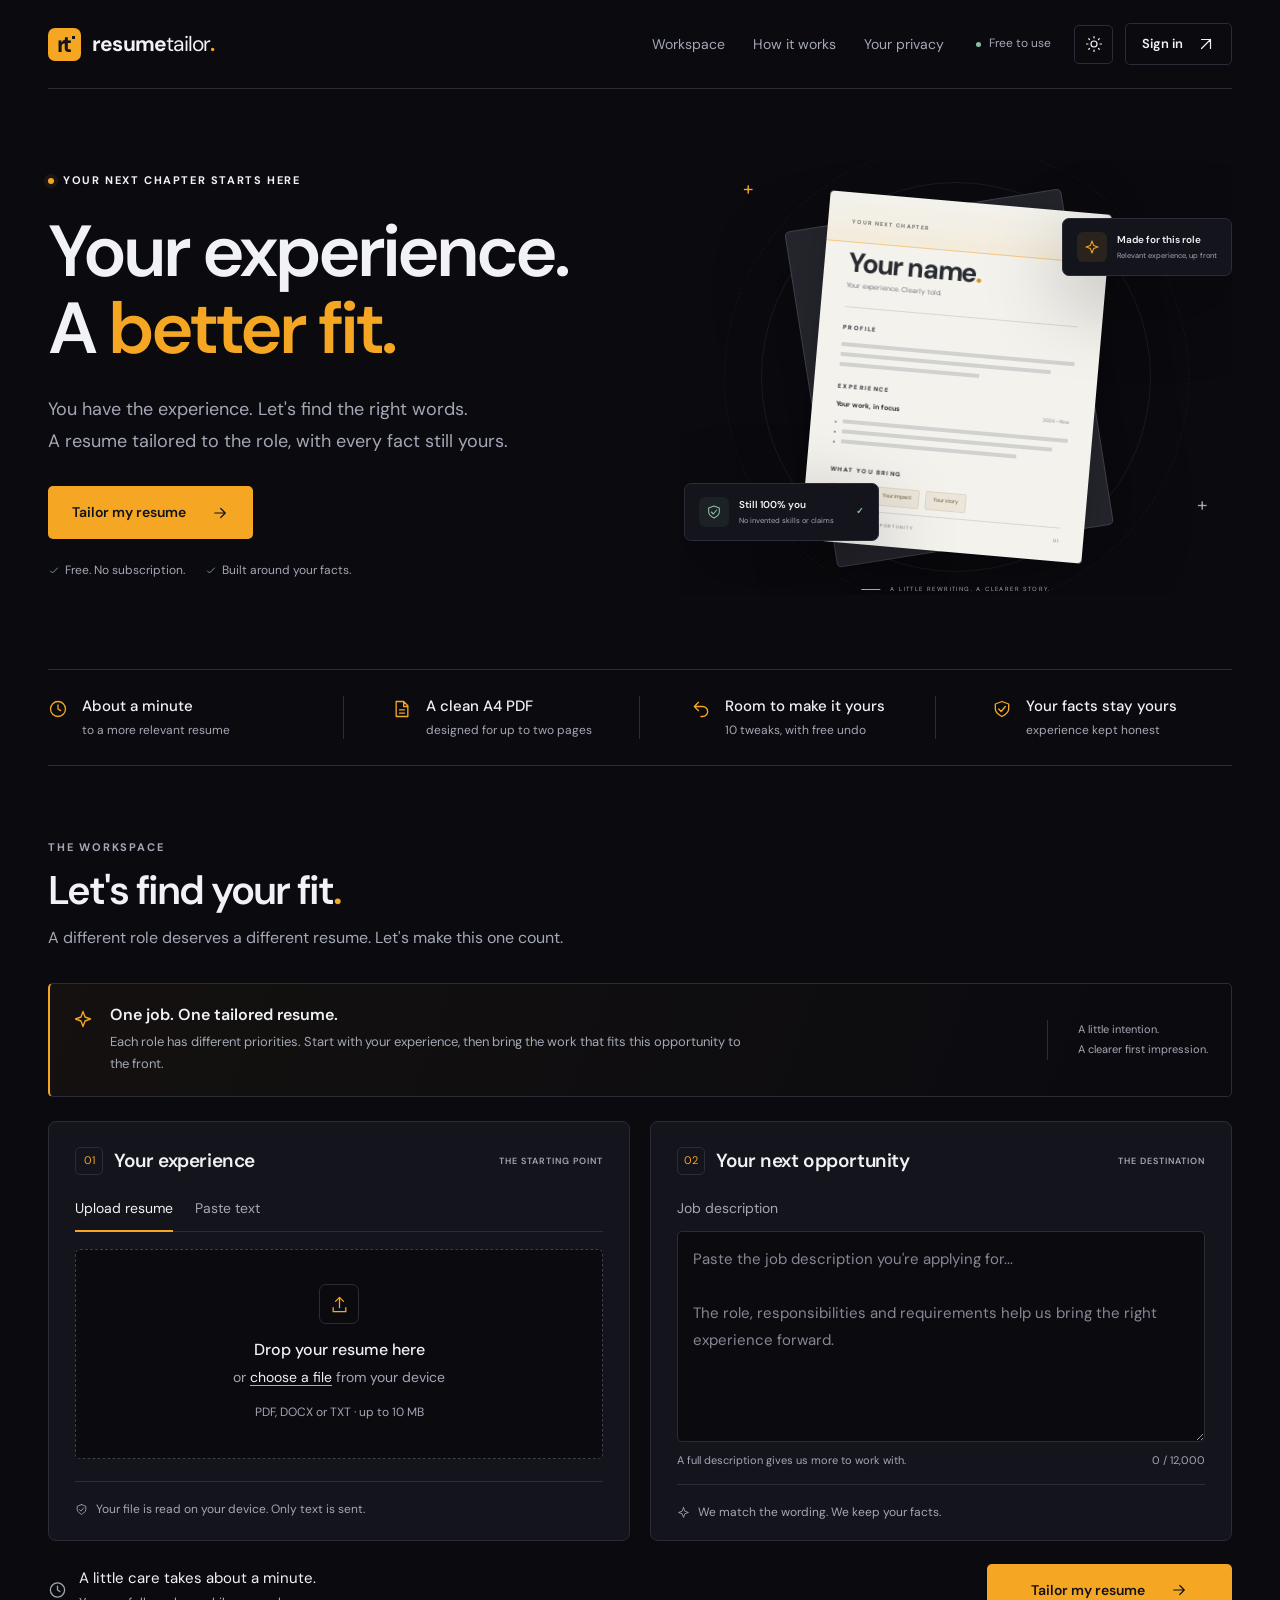
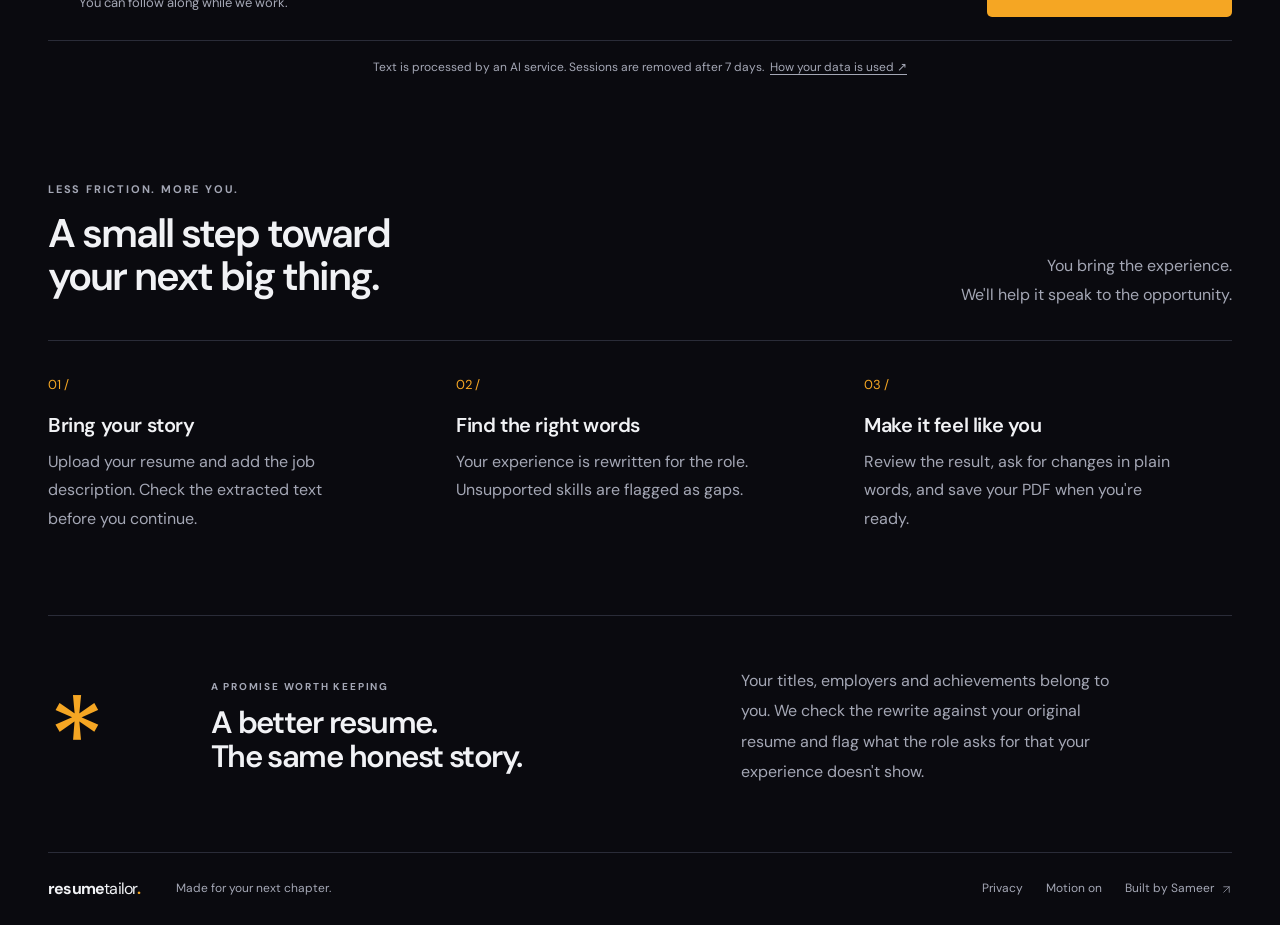
==== commit eff4a349: "Remove the sample demo and sample filler from the site Co-Authored-By: Claude Opus 5.5 <noreply@anth" ====
--- a/site/index.html
+++ b/site/index.html
@@ -52,7 +52,7 @@
           <div class="eyebrow"><span class="live-dot"></span> YOUR NEXT CHAPTER STARTS HERE</div>
           <h1 id="hero-title">Your experience.<br>A <span class="accent">better fit<span class="period">.</span></span></h1>
           <p class="hero-description">You have the experience. Let's find the right words.<br class="desktop-break"> A resume tailored to the role, with every fact still yours.</p>
-          <div class="hero-actions"><a class="button primary" href="#workspace">Tailor my resume <svg><use href="#i-arrow"/></svg></a><button class="text-button" data-action="demo"><span class="play-circle"><svg><use href="#i-play"/></svg></span> See it in action</button></div>
+          <div class="hero-actions"><a class="button primary" href="#workspace">Tailor my resume <svg><use href="#i-arrow"/></svg></a></div>
           <div class="hero-fineprint"><span><svg><use href="#i-check"/></svg> Free. No subscription.</span><span><svg><use href="#i-check"/></svg> Built around your facts.</span></div>
         </div>
         <div class="hero-visual" aria-label="Illustration of a resume being matched to a role">
@@ -76,9 +76,9 @@
       <div class="benefit-strip shell"><div><svg><use href="#i-clock"/></svg><span>About a minute<small>to a more relevant resume</small></span></div><div><svg><use href="#i-document"/></svg><span>A clean A4 PDF<small>designed for up to two pages</small></span></div><div><svg><use href="#i-undo"/></svg><span>Room to make it yours<small>10 tweaks, with free undo</small></span></div><div><svg><use href="#i-shield"/></svg><span>Your facts stay yours<small>experience kept honest</small></span></div></div>
 
       <section id="workspace" class="workspace shell" aria-labelledby="workspace-title">
-        <div class="section-heading"><div><div class="eyebrow">THE WORKSPACE</div><h2 id="workspace-title">Let's find your fit<span class="accent">.</span></h2><p>A different role deserves a different resume. Let's make this one count.</p></div><button class="text-button sample-link" id="load-sample">Just exploring? <span>Use a sample <svg><use href="#i-up-right"/></svg></span></button></div>
+        <div class="section-heading"><div><div class="eyebrow">THE WORKSPACE</div><h2 id="workspace-title">Let's find your fit<span class="accent">.</span></h2><p>A different role deserves a different resume. Let's make this one count.</p></div></div>
         <div class="role-reminder"><span class="reminder-icon"><svg><use href="#i-spark"/></svg></span><div><h3>One job. One tailored resume.</h3><p>Each role has different priorities. Start with your experience, then bring the work that fits this opportunity to the front.</p></div><span class="reminder-aside">A little intention.<br>A clearer first impression.</span></div>
-        <div class="sample-notice" id="sample-notice" hidden><svg><use href="#i-spark"/></svg><span>Sample workspace · fictional resume and role. Your demo stays in this browser.</span><button class="nav-link" id="clear-sample">Clear sample</button></div>
+        
         <div class="input-grid">
           <article class="input-card">
             <div class="card-heading"><div class="step-label"><span>01</span><h3>Your experience</h3></div><span class="mini-tag">THE STARTING POINT</span></div>
@@ -114,13 +114,13 @@
       <div class="waiting-grid">
         <article class="progress-card">
           <div class="progress-card-top"><div class="eyebrow" id="progress-eyebrow">YOUR RESUME, IN THE MAKING</div><span class="status-pill" id="progress-badge"><i></i> Working</span></div>
-          <div class="time-row"><div><span class="time-label">TIME ELAPSED</span><div class="elapsed" id="elapsed" role="timer" aria-live="off" aria-label="Time elapsed">00<span>:</span>00</div></div><div class="time-estimate"><svg><use href="#i-clock"/></svg><span id="time-estimate">30-second sample demo</span><small id="time-detail">Real generation is usually 54–90 seconds</small></div></div>
-          <div class="progress-track" id="progress-track" role="progressbar" aria-label="Sample demo progress" aria-valuemin="0" aria-valuemax="100" aria-valuenow="0"><div id="progress-fill"></div></div>
+          <div class="time-row"><div><span class="time-label">TIME ELAPSED</span><div class="elapsed" id="elapsed" role="timer" aria-live="off" aria-label="Time elapsed">00<span>:</span>00</div></div><div class="time-estimate"><svg><use href="#i-clock"/></svg><span id="time-estimate">Usually about a minute</span><small id="time-detail">Timing varies with the AI service</small></div></div>
+          <div class="progress-track" id="progress-track" role="progressbar" aria-label="Waiting for the resume service" aria-valuemin="0" aria-valuemax="100" aria-valuenow="0"><div id="progress-fill"></div></div>
           <p class="progress-caption" id="progress-caption">Step 1 of 5 · Reading your experience</p>
           <ol class="stage-list" id="stage-list"></ol>
           <div class="progress-reassurance"><svg><use href="#i-shield"/></svg><span id="wait-reassurance">A clearer story, built from your experience.</span></div>
           <div id="waiting-error" class="inline-error" hidden role="alert"></div>
-          <div class="wait-complete-actions" id="wait-complete-actions" hidden><button class="button primary" id="review-result">Review your resume <svg><use href="#i-arrow"/></svg></button><button class="text-button" id="replay-demo"><svg><use href="#i-undo"/></svg> Replay</button></div>
+          <div class="wait-complete-actions" id="wait-complete-actions" hidden><button class="button primary" id="review-result">Review your resume <svg><use href="#i-arrow"/></svg></button></div>
         </article>
         <aside class="engagement-column">
           <article class="tip-card" id="tip-card" aria-labelledby="tip-title"><div class="tip-top"><span class="eyebrow"><svg><use href="#i-spark"/></svg> WHILE WE TAILOR</span><span class="tip-counter" id="tip-counter">01 / 08</span></div><div class="tip-art" aria-hidden="true"><div class="mini-doc"><span></span><span></span><span></span><span></span></div><span class="mini-spark">✳</span><span class="mini-line"></span></div><div class="tip-content" id="tip-content"><span class="tip-kicker">A SMALL THING THAT HELPS</span><h2 id="tip-title">Lead with relevance.</h2><p id="tip-body">Put the experience that best fits this role near the top.</p></div><div class="tip-bottom"><div class="tip-dots" id="tip-dots" aria-hidden="true"></div><div class="tip-controls"><button class="icon-button" id="previous-tip" aria-label="Previous tip">←</button><button class="icon-button" id="pause-tips" aria-label="Pause tips" aria-pressed="false"><svg><use href="#i-pause"/></svg></button><button class="icon-button" id="next-tip" aria-label="Next tip">→</button></div></div></article>
@@ -130,7 +130,7 @@
       <p class="waiting-bottom">Every application is a new opportunity. Give this one your own, honest story.</p>
     </section>
 
-    <section id="view-result" class="view result shell" hidden aria-labelledby="result-title"><div class="result-heading"><div><div class="eyebrow"><span class="live-dot"></span> READY FOR YOUR NEXT CHAPTER</div><h1 id="result-title">A better fit. <span class="accent">Still you.</span></h1><p id="result-subtitle">Review every detail, make it your own, and take the next step.</p></div><button class="button primary" id="download-pdf"><svg><use href="#i-download"/></svg> Download PDF</button></div><div class="result-demo-notice" id="result-demo-notice" hidden>Sample result · Aarav Sharma is a fictional candidate. Try the supported edits below, or start with your own resume.</div><div class="result-grid"><article class="preview-panel"><div class="preview-toolbar"><span><svg><use href="#i-document"/></svg> Your tailored resume</span><div><span id="version-label">Version 1</span><span id="fit-status">A4 layout</span></div></div><div class="resume-preview-wrap" id="resume-preview-wrap"><iframe id="resume-preview" title="Your tailored resume preview"></iframe></div><div class="preview-bottom"><svg><use href="#i-shield"/></svg><span>Check your contact details and every claim before applying.</span></div></article><aside class="result-side"><article class="edit-card"><div class="card-title-row"><h2>The finishing touches</h2><svg><use href="#i-spark"/></svg></div><p>Tell us what you'd like to change.</p><div class="tweak-count"><span id="tweaks-left">10 of 10 tweaks left</span><span>Undo is free</span></div><label class="sr-only" for="tweak-text">Change request</label><textarea id="tweak-text" maxlength="300" placeholder="e.g. Shorten the summary..."></textarea><div class="suggested-edits"><button data-tweak="Shorten the summary">Shorter summary ↗</button><button data-tweak="Put projects first">Projects first ↗</button></div><div class="edit-actions"><button class="button primary" id="apply-tweak">Apply change <svg><use href="#i-arrow"/></svg></button><button class="icon-button" id="undo-tweak" disabled aria-label="Undo last change"><svg><use href="#i-undo"/></svg></button></div><p id="tweak-status" class="tweak-status" role="status" hidden></p><p class="small-muted">Failed or refused changes don't use a tweak.</p></article><article class="match-card"><div class="card-title-row"><h2>How it lines up</h2><span class="mini-tag">JOB KEYWORDS</span></div><h3>Already in your experience</h3><div id="keywords-found" class="chips found"></div><h3>Not in your resume</h3><div id="keywords-missing" class="chips missing"></div><div class="gap-note"><svg><use href="#i-shield"/></svg><div><strong>Honest gaps, clearly marked.</strong><ul id="gaps"></ul></div></div></article><div class="result-bottom-actions"><button class="text-button" id="start-over">← Tailor for another role</button><button class="text-button" id="result-replay" hidden>Replay demo <svg><use href="#i-undo"/></svg></button></div></aside></div><p class="privacy-note">Download opens your browser's print dialog. Choose “Save as PDF” and turn off headers and footers.</p></section>
+    <section id="view-result" class="view result shell" hidden aria-labelledby="result-title"><div class="result-heading"><div><div class="eyebrow"><span class="live-dot"></span> READY FOR YOUR NEXT CHAPTER</div><h1 id="result-title">A better fit. <span class="accent">Still you.</span></h1><p id="result-subtitle">Review every detail, make it your own, and take the next step.</p></div><button class="button primary" id="download-pdf"><svg><use href="#i-download"/></svg> Download PDF</button></div><div class="result-grid"><article class="preview-panel"><div class="preview-toolbar"><span><svg><use href="#i-document"/></svg> Your tailored resume</span><div><span id="version-label">Version 1</span><span id="fit-status">A4 layout</span></div></div><div class="resume-preview-wrap" id="resume-preview-wrap"><iframe id="resume-preview" title="Your tailored resume preview"></iframe></div><div class="preview-bottom"><svg><use href="#i-shield"/></svg><span>Check your contact details and every claim before applying.</span></div></article><aside class="result-side"><article class="edit-card"><div class="card-title-row"><h2>The finishing touches</h2><svg><use href="#i-spark"/></svg></div><p>Tell us what you'd like to change.</p><div class="tweak-count"><span id="tweaks-left">10 of 10 tweaks left</span><span>Undo is free</span></div><label class="sr-only" for="tweak-text">Change request</label><textarea id="tweak-text" maxlength="300" placeholder="e.g. Shorten the summary..."></textarea><div class="suggested-edits"><button data-tweak="Shorten the summary">Shorter summary ↗</button><button data-tweak="Put projects first">Projects first ↗</button></div><div class="edit-actions"><button class="button primary" id="apply-tweak">Apply change <svg><use href="#i-arrow"/></svg></button><button class="icon-button" id="undo-tweak" disabled aria-label="Undo last change"><svg><use href="#i-undo"/></svg></button></div><p id="tweak-status" class="tweak-status" role="status" hidden></p><p class="small-muted">Failed or refused changes don't use a tweak.</p></article><article class="match-card"><div class="card-title-row"><h2>How it lines up</h2><span class="mini-tag">JOB KEYWORDS</span></div><h3>Already in your experience</h3><div id="keywords-found" class="chips found"></div><h3>Not in your resume</h3><div id="keywords-missing" class="chips missing"></div><div class="gap-note"><svg><use href="#i-shield"/></svg><div><strong>Honest gaps, clearly marked.</strong><ul id="gaps"></ul></div></div></article><div class="result-bottom-actions"><button class="text-button" id="start-over">← Tailor for another role</button></div></aside></div><p class="privacy-note">Download opens your browser's print dialog. Choose “Save as PDF” and turn off headers and footers.</p></section>
   </main>
 
   <footer class="site-footer shell"><a class="brand footer-brand" href="#">resume<span class="brand-light">tailor</span><span class="brand-dot">.</span></a><span>Made for your next chapter.</span><div><button class="nav-link" data-action="privacy">Privacy</button><button class="nav-link" id="motion-toggle" aria-pressed="false">Motion on</button><a href="https://samsm.vercel.app/" target="_blank" rel="noopener">Built by Sameer <svg><use href="#i-up-right"/></svg></a></div></footer>
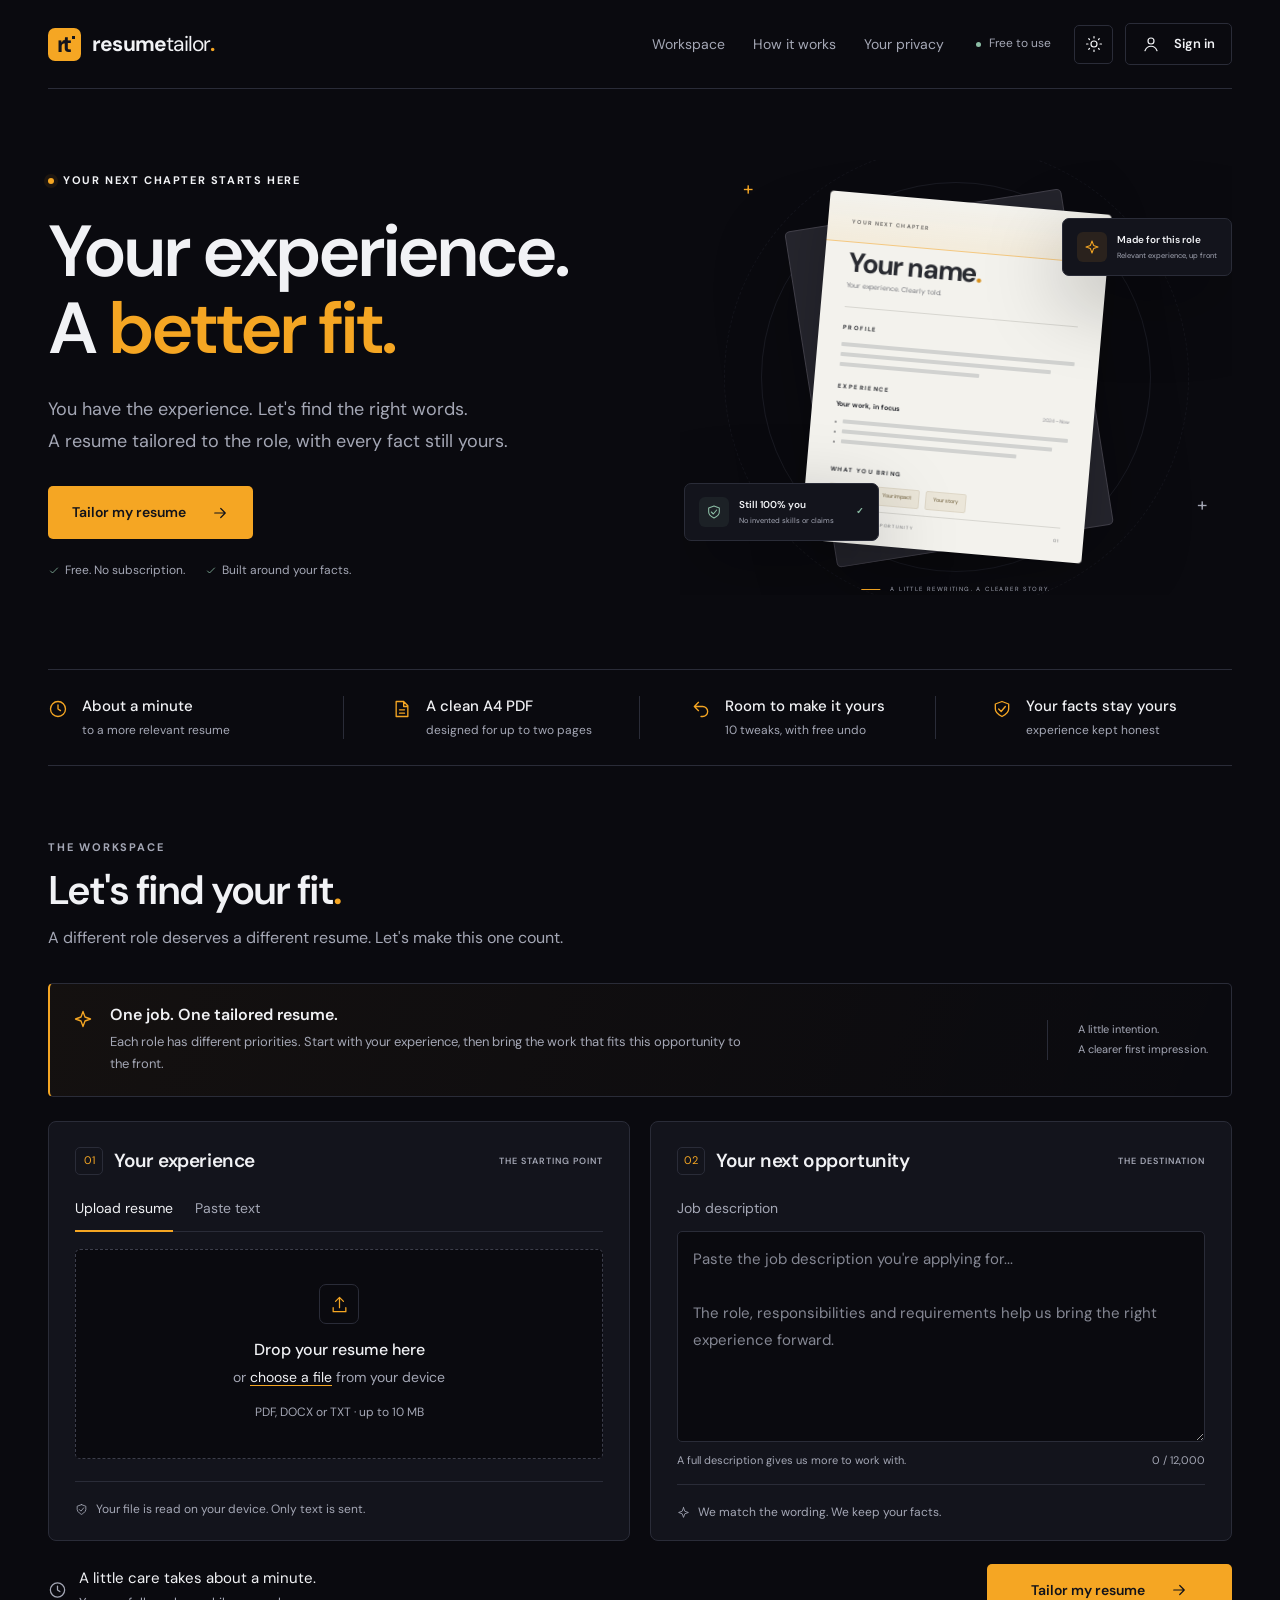
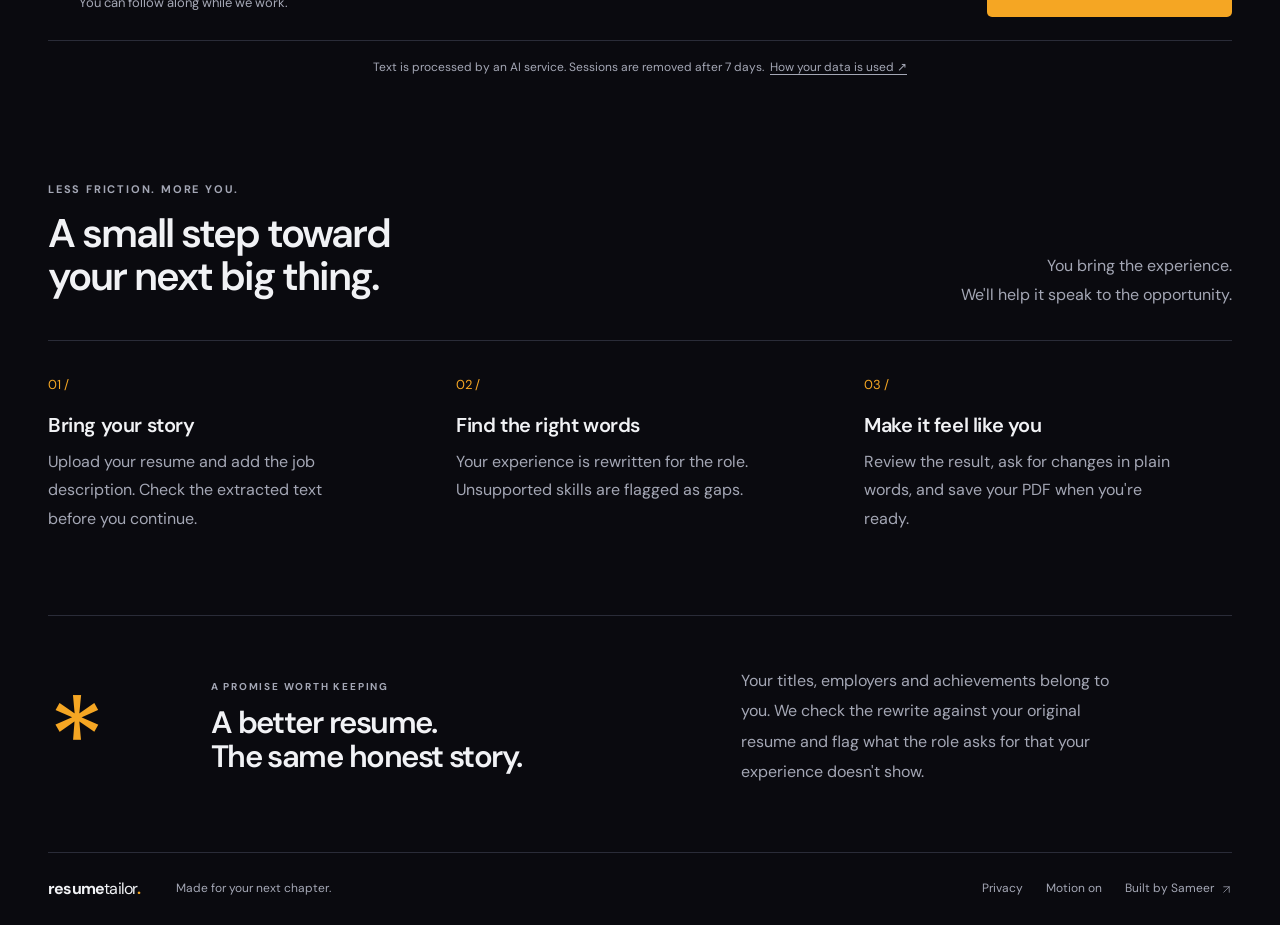
==== commit 7cc4248b: "Header: profile icon before and after sign-in, Sign out button; force fresh files on each deploy Co-" ====
--- a/site/index.html
+++ b/site/index.html
@@ -24,7 +24,7 @@
     <symbol id="i-document" viewBox="0 0 24 24"><path d="M14 3H5v18h14V8l-5-5Zm0 0v6h5M9 13h6m-6 4h6"/></symbol>
     <symbol id="i-upload" viewBox="0 0 24 24"><path d="M12 16V3m-5 5 5-5 5 5M4 16v5h16v-5"/></symbol>
     <symbol id="i-shield" viewBox="0 0 24 24"><path d="m12 3 8 3v6c0 5-8 9-8 9s-8-4-8-9V6l8-3Z"/><path d="m8 12 3 3 5-6"/></symbol>
-    <symbol id="i-clock" viewBox="0 0 24 24"><circle cx="12" cy="12" r="9"/><path d="M12 7v5l3 2"/></symbol>
+    <symbol id="i-user" viewBox="0 0 24 24"><circle cx="12" cy="8" r="4"/><path d="M4 21c1.5-4 4.5-6 8-6s6.5 2 8 6"/></symbol><symbol id="i-clock" viewBox="0 0 24 24"><circle cx="12" cy="12" r="9"/><path d="M12 7v5l3 2"/></symbol>
     <symbol id="i-spark" viewBox="0 0 24 24"><path d="m12 3 2.4 6.6L21 12l-6.6 2.4L12 21l-2.4-6.6L3 12l6.6-2.4L12 3Z"/></symbol>
     <symbol id="i-sun" viewBox="0 0 24 24"><circle cx="12" cy="12" r="4"/><path d="M12 2v2m0 16v2M2 12h2m16 0h2M5 5l1 1m12 12 1 1M5 19l1-1M18 6l1-1"/></symbol>
     <symbol id="i-moon" viewBox="0 0 24 24"><path d="M20 15.2A9 9 0 0 1 8.8 4 9 9 0 1 0 20 15.2Z"/></symbol>
@@ -42,7 +42,7 @@
       <a href="#how-it-works" data-home-anchor="how-it-works">How it works</a>
       <button class="nav-link" data-action="privacy">Your privacy</button>
     </nav>
-    <div class="header-actions"><span class="free-tag"><i></i> Free to use</span><button class="icon-button" id="theme-toggle" aria-label="Switch to light theme"><svg><use href="#i-sun"/></svg></button><button class="button small outline" id="account-button">Sign in <svg><use href="#i-up-right"/></svg></button></div>
+    <div class="header-actions"><span class="free-tag"><i></i> Free to use</span><button class="icon-button" id="theme-toggle" aria-label="Switch to light theme"><svg><use href="#i-sun"/></svg></button><button class="button small outline" id="account-button"><svg><use href="#i-user"/></svg> Sign in</button><button class="button small outline" id="header-sign-out" hidden>Sign out</button></div>
   </header>
 
   <main id="main">
@@ -136,8 +136,9 @@
   <footer class="site-footer shell"><a class="brand footer-brand" href="#">resume<span class="brand-light">tailor</span><span class="brand-dot">.</span></a><span>Made for your next chapter.</span><div><button class="nav-link" data-action="privacy">Privacy</button><button class="nav-link" id="motion-toggle" aria-pressed="false">Motion on</button><a href="https://samsm.vercel.app/" target="_blank" rel="noopener">Built by Sameer <svg><use href="#i-up-right"/></svg></a></div></footer>
   <div class="toast" id="toast" role="status" hidden></div><div class="sr-only" id="stage-announcement" role="status" aria-live="polite"></div>
 
-  <dialog id="auth-dialog" class="modal" aria-labelledby="auth-title"><button class="icon-button modal-close" data-close="auth-dialog" aria-label="Close sign in"><svg><use href="#i-close"/></svg></button><span class="modal-symbol"><svg><use href="#i-spark"/></svg></span><div class="eyebrow">ONE STEP CLOSER</div><h2 id="auth-title">Your next chapter,<br>in your inbox.</h2><p id="auth-description">Sign in with a 6-digit email code. No password to remember.</p><form id="email-form"><label for="auth-email">Your email address</label><input id="auth-email" type="email" required autocomplete="email" placeholder="you@example.com"><button class="button primary" type="submit">Send me a code <svg><use href="#i-arrow"/></svg></button></form><form id="code-form" hidden><label for="auth-code">6-digit code</label><input id="auth-code" required autocomplete="one-time-code" inputmode="numeric" maxlength="6" pattern="[0-9]{6}" placeholder="000000"><div class="code-meta"><span id="code-expiry">Valid for 10:00</span><button type="button" class="inline-link" id="resend-code">Resend code</button></div><button class="button primary" type="submit">Let's get started <svg><use href="#i-arrow"/></svg></button><button type="button" class="text-button" id="change-email">Use a different email</button></form><p id="auth-error" class="inline-error" role="alert" hidden></p><p class="small-muted">Free to use · Up to 3 resumes a day · 10 tweaks per resume</p></dialog>
-  <dialog id="privacy-dialog" class="modal privacy-modal" aria-labelledby="privacy-title"><button class="icon-button modal-close" data-close="privacy-dialog" aria-label="Close privacy details"><svg><use href="#i-close"/></svg></button><div class="eyebrow">YOUR DATA, IN PLAIN WORDS</div><h2 id="privacy-title">Your story stays yours.</h2><div class="privacy-item"><svg><use href="#i-document"/></svg><div><h3>Your file stays on your device</h3><p>PDF and DOCX files are converted to text in your browser. You can review that text before generating.</p></div></div><div class="privacy-item"><svg><use href="#i-spark"/></svg><div><h3>Text is sent to an AI service</h3><p>Your resume text and job description are sent through our server to OpenRouter to prepare the rewrite. Free model providers may log prompts. Remove information you don't want processed before you continue.</p></div></div><div class="privacy-item"><svg><use href="#i-clock"/></svg><div><h3>Sessions expire after 7 days</h3><p>Resume Tailor's backend removes session data after 7 days. The sample demo runs in your browser without sending resume text.</p></div></div><div class="privacy-item"><svg><use href="#i-shield"/></svg><div><h3>You have the final say</h3><p>The rewrite is checked against your original experience. Review the result before using it in an application.</p></div></div><button class="button primary" data-close="privacy-dialog">Got it <svg><use href="#i-check"/></svg></button></dialog>
+  <dialog id="auth-dialog" class="modal" aria-labelledby="auth-title"><button class="icon-button modal-close" data-close="auth-dialog" aria-label="Close sign in"><svg><use href="#i-close"/></svg></button><span class="modal-symbol"><svg><use href="#i-spark"/></svg></span><div class="eyebrow">ONE STEP CLOSER</div><h2 id="auth-title">Your next chapter,<br>in your inbox.</h2><p id="auth-description">Sign in with a 6-digit email code. No password to remember.</p><form id="email-form"><label for="auth-email">Your email address</label><input id="auth-email" type="email" required autocomplete="email" placeholder="you@example.com"><button class="button primary" type="submit">Send me a code <svg><use href="#i-arrow"/></svg></button></form><form id="code-form" hidden><label for="auth-code">6-digit code</label><input id="auth-code" required autocomplete="one-time-code" inputmode="numeric" maxlength="6" pattern="[0-9]{6}" placeholder="000000"><div class="code-meta"><span id="code-expiry">Valid for 10:00</span><button type="button" class="inline-link" id="resend-code">Resend code</button></div><button class="button primary" type="submit">Let's get started <svg><use href="#i-arrow"/></svg></button><button type="button" class="text-button" id="change-email">Use a different email</button></form><p id="auth-error" class="inline-error" role="alert" hidden></p><p class="small-muted">Free to use · Up to 3 resumes a day · 10 tweaks per resume · A new code each time</p></dialog>
+  <dialog id="profile-dialog" class="modal profile-modal" aria-labelledby="profile-title"><button class="icon-button modal-close" data-close="profile-dialog" aria-label="Close profile"><svg><use href="#i-close"/></svg></button><span class="modal-symbol"><svg><use href="#i-user"/></svg></span><div class="eyebrow">YOUR PROFILE</div><h2 id="profile-title">Hello.</h2><p id="profile-email"></p><div class="profile-stats"><div><strong id="profile-left">–</strong><span>resumes left today</span></div><div><strong id="profile-count">–</strong><span>resumes in the last 7 days</span></div></div><h3 class="profile-heading">Your recent resumes</h3><ul class="profile-resumes" id="profile-resumes"></ul><p class="small-note">Resumes are deleted after 7 days. Download the PDF to keep one.</p><form id="profile-form"><h3 class="profile-heading">Name and username (optional)</h3><label for="profile-name">Name</label><input id="profile-name" maxlength="80" autocomplete="name" placeholder="Your name"><label for="profile-username">Username</label><input id="profile-username" maxlength="20" autocomplete="username" placeholder="3 to 20 letters, numbers or _" pattern="[a-z0-9_]{3,20}"><button class="button outline small" type="submit">Save <svg><use href="#i-check"/></svg></button></form><p id="profile-error" class="inline-error" role="alert" hidden></p><button class="text-button" id="sign-out">Sign out</button></dialog>
+  <dialog id="privacy-dialog" class="modal privacy-modal" aria-labelledby="privacy-title"><button class="icon-button modal-close" data-close="privacy-dialog" aria-label="Close privacy details"><svg><use href="#i-close"/></svg></button><div class="eyebrow">YOUR DATA, IN PLAIN WORDS</div><h2 id="privacy-title">Your story stays yours.</h2><div class="privacy-item"><svg><use href="#i-document"/></svg><div><h3>Your file stays on your device</h3><p>PDF and DOCX files are converted to text in your browser. You can review that text before generating.</p></div></div><div class="privacy-item"><svg><use href="#i-spark"/></svg><div><h3>Text is sent to an AI service</h3><p>Your resume text and job description are sent through our server to OpenRouter to prepare the rewrite. Free model providers may log prompts. Remove information you don't want processed before you continue.</p></div></div><div class="privacy-item"><svg><use href="#i-clock"/></svg><div><h3>Sessions expire after 7 days</h3><p>Resume Tailor's backend removes session data after 7 days. Sign-in is not remembered in your browser: you enter a new email code each time you tailor a resume.</p></div></div><div class="privacy-item"><svg><use href="#i-shield"/></svg><div><h3>You have the final say</h3><p>The rewrite is checked against your original experience. Review the result before using it in an application.</p></div></div><button class="button primary" data-close="privacy-dialog">Got it <svg><use href="#i-check"/></svg></button></dialog>
   <noscript><div class="noscript">Please enable JavaScript to use the resume workspace.</div></noscript>
 </body>
 </html>
--- a/site/styles.css
+++ b/site/styles.css
@@ -30,3 +30,22 @@
 @media(max-width:620px){.hero-description{font-size:16px}.hero-copy .eyebrow{font-size:9px;letter-spacing:1px}.hero-fineprint{font-size:10px;gap:13px}.hero-actions .button{font-size:13px;gap:16px}.hero-actions{gap:17px}.hero-actions .text-button{font-size:12px;gap:6px}.benefit-strip span{font-size:12px}.benefit-strip small{font-size:10px}.section-heading h2{font-size:34px}.section-heading p{font-size:14px}.sample-link,.sample-link span{font-size:12px}.step-label h3{font-size:18px}.role-reminder{padding:18px 16px;gap:13px}.role-reminder h3{font-size:16px}.role-reminder p{font-size:13px}.card-heading .mini-tag{display:none}.field-meta{font-size:11px}.field-meta span:first-child{max-width:60%}.card-footnote{font-size:12px}.generate-note{font-size:14px}.generate-note small{font-size:12px}.privacy-note{font-size:11px}.how-grid h3{font-size:19px}.how-grid p,.honesty p{font-size:15px}.how-number{font-size:12px}.honesty .eyebrow{font-size:8px}.site-footer>div{font-size:11px;gap:10px}.waiting-topline .text-button{font-size:11px}.waiting-topline .mini-tag{font-size:8px}.journey-nav{font-size:9px;gap:6px}.journey-nav i{height:22px;width:22px;font-size:8px}.journey-nav b{width:12px}.waiting-heading h1{font-size:41px}.waiting-heading .eyebrow{font-size:8px}.waiting-heading p{font-size:14px}.progress-card-top .eyebrow{font-size:9px;max-width:190px}.time-estimate{max-width:160px;font-size:12px;padding-top:8px}.time-estimate small{font-size:10px}.elapsed{font-size:45px}.stage-content strong{font-size:14px}.stage-content small{font-size:12px}.stage-list li{gap:12px}.stage-duration{font-size:10px}.progress-reassurance{font-size:12px}.tip-content{min-height:170px}.tip-content h2{font-size:27px}.tip-content p{font-size:15px}.tip-top .eyebrow,.quiz-heading .eyebrow{font-size:9px}.quiz-card h3{font-size:16px}.quiz-options button{font-size:14px}.waiting-bottom{font-size:12px}.result-heading h1{font-size:34px}.result-heading p{font-size:14px}.card-title-row h2{font-size:20px}.edit-card>p{font-size:14px}.preview-toolbar{font-size:11px}.result-demo-notice{font-size:12px}.modal>.small-muted{font-size:11px}.header-actions .small{font-size:11px}.wait-complete-actions .button{font-size:12px}}
 
 .hero-visual{overflow:clip}.ready-shortcut{margin-top:5px;min-height:44px;font-size:13px;padding:13px 19px}.waiting-heading .ready-shortcut[hidden]{display:none}
+
+/* Profile panel (29 Oct 2026) */
+.profile-modal{width:min(520px,calc(100% - 32px))}
+.profile-modal h2{margin-bottom:6px}
+.profile-stats{display:grid;grid-template-columns:1fr 1fr;gap:12px;margin:0 0 24px}
+.profile-stats div{border:1px solid var(--line);border-radius:8px;padding:14px 16px;display:flex;flex-direction:column;gap:2px}
+.profile-stats strong{font-size:26px;color:var(--accent);line-height:1.1}
+.profile-stats span{font-size:12px;color:var(--muted)}
+.profile-heading{font-size:14px;margin:0 0 10px}
+.profile-resumes{list-style:none;margin:0;padding:0;display:grid;gap:8px}
+.profile-resumes li{display:flex;justify-content:space-between;align-items:center;gap:12px;border:1px solid var(--line);border-radius:8px;padding:10px 14px}
+.profile-resumes li div{display:flex;flex-direction:column;min-width:0}
+.profile-resumes b{font-size:13px;font-weight:600;overflow:hidden;text-overflow:ellipsis;white-space:nowrap}
+.profile-resumes small,.profile-resumes .empty{font-size:12px;color:var(--muted)}
+.profile-modal .small-note{font-size:12px;color:var(--muted);margin:8px 0 24px}
+.profile-modal form{border-top:1px solid var(--line);padding-top:20px}
+.profile-modal form>.button{width:auto}
+.profile-modal #sign-out{display:block;margin:18px auto 0;font-size:13px}
+.account-avatar{display:inline-grid;place-items:center;width:22px;height:22px;border-radius:100%;background:var(--accent);color:#0a0a0f;font-size:11px;font-weight:700}
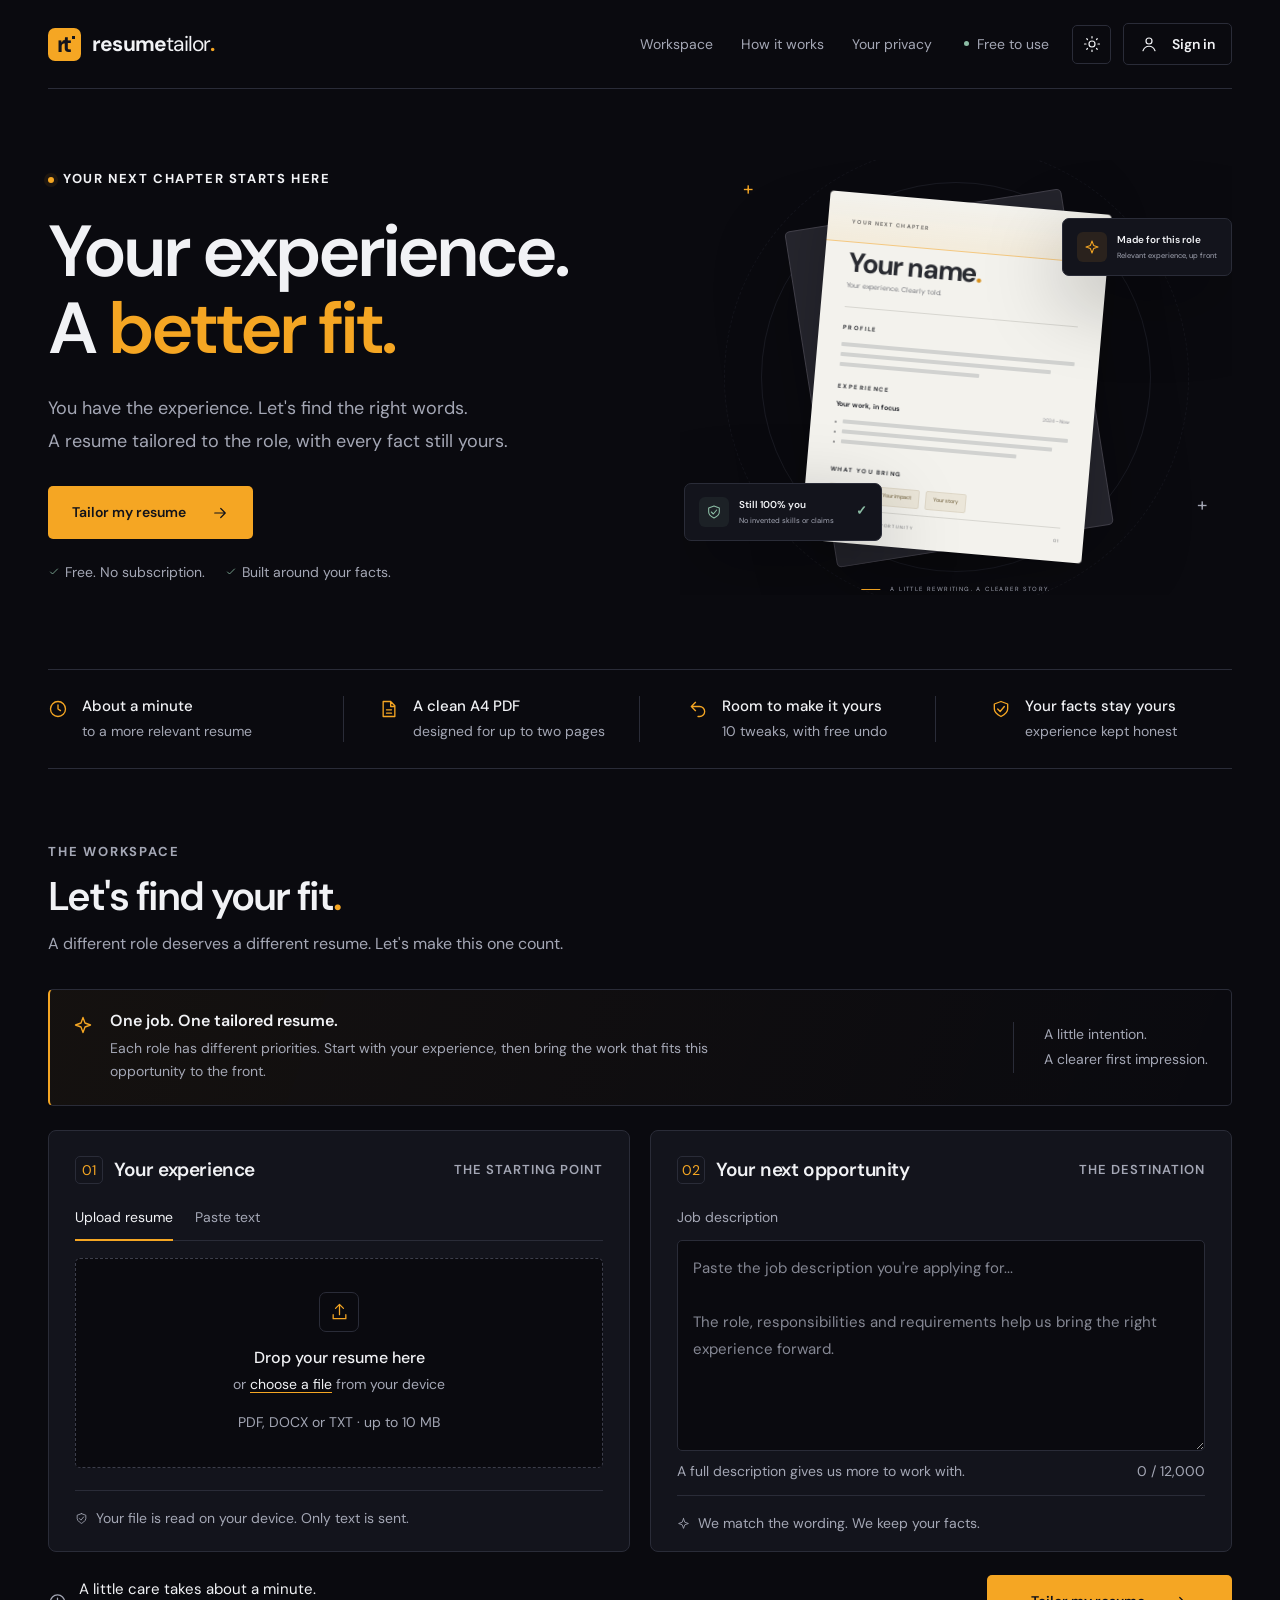
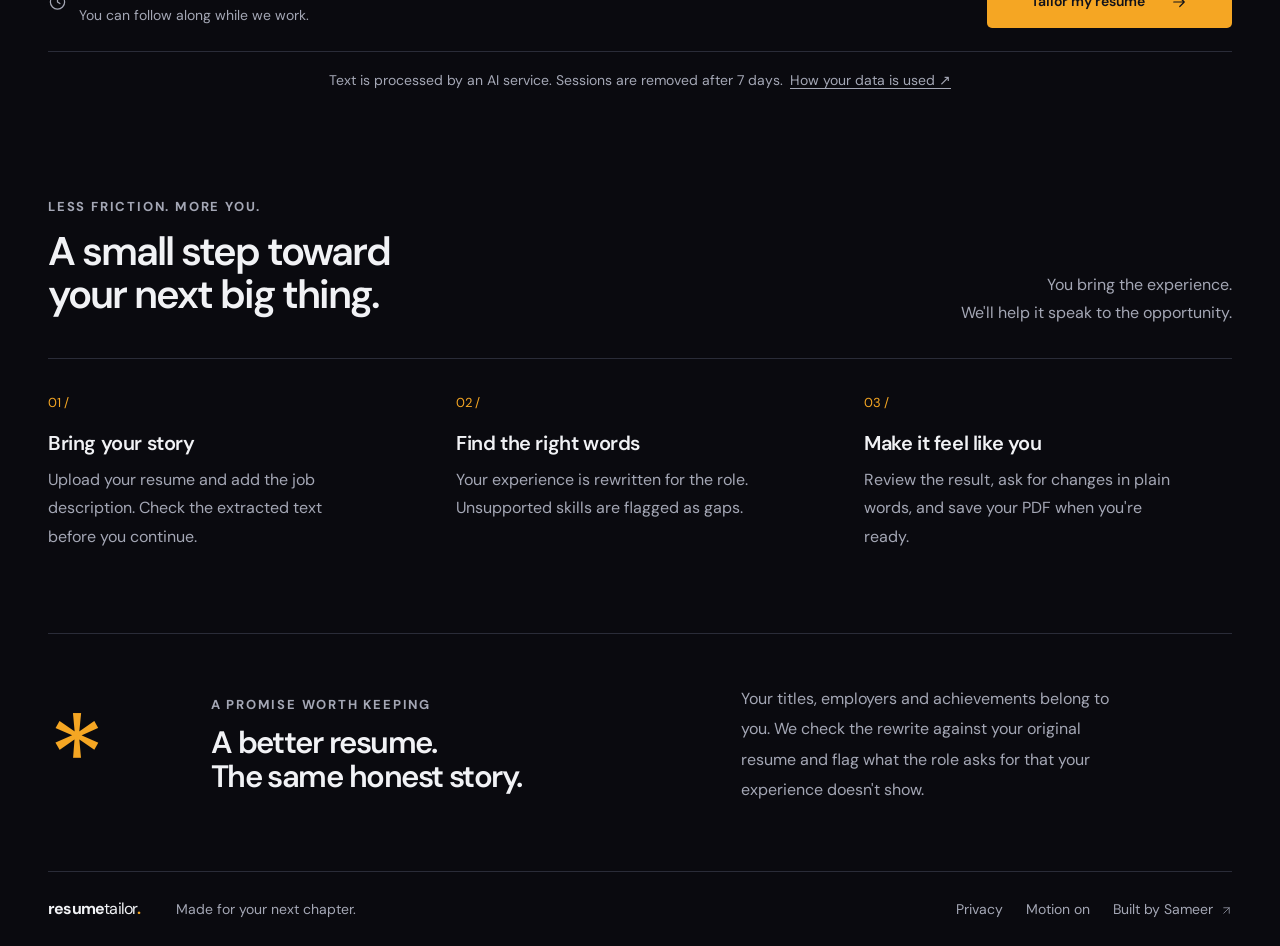
==== commit 2c0a244d: "Admin panel with per-user daily limits; profile shows the real limit Co-Authored-By: Claude Opus 5.5" ====
--- a/site/index.html
+++ b/site/index.html
@@ -136,9 +136,9 @@
   <footer class="site-footer shell"><a class="brand footer-brand" href="#">resume<span class="brand-light">tailor</span><span class="brand-dot">.</span></a><span>Made for your next chapter.</span><div><button class="nav-link" data-action="privacy">Privacy</button><button class="nav-link" id="motion-toggle" aria-pressed="false">Motion on</button><a href="https://samsm.vercel.app/" target="_blank" rel="noopener">Built by Sameer <svg><use href="#i-up-right"/></svg></a></div></footer>
   <div class="toast" id="toast" role="status" hidden></div><div class="sr-only" id="stage-announcement" role="status" aria-live="polite"></div>
 
-  <dialog id="auth-dialog" class="modal" aria-labelledby="auth-title"><button class="icon-button modal-close" data-close="auth-dialog" aria-label="Close sign in"><svg><use href="#i-close"/></svg></button><span class="modal-symbol"><svg><use href="#i-spark"/></svg></span><div class="eyebrow">ONE STEP CLOSER</div><h2 id="auth-title">Your next chapter,<br>in your inbox.</h2><p id="auth-description">Sign in with a 6-digit email code. No password to remember.</p><form id="email-form"><label for="auth-email">Your email address</label><input id="auth-email" type="email" required autocomplete="email" placeholder="you@example.com"><button class="button primary" type="submit">Send me a code <svg><use href="#i-arrow"/></svg></button></form><form id="code-form" hidden><label for="auth-code">6-digit code</label><input id="auth-code" required autocomplete="one-time-code" inputmode="numeric" maxlength="6" pattern="[0-9]{6}" placeholder="000000"><div class="code-meta"><span id="code-expiry">Valid for 10:00</span><button type="button" class="inline-link" id="resend-code">Resend code</button></div><button class="button primary" type="submit">Let's get started <svg><use href="#i-arrow"/></svg></button><button type="button" class="text-button" id="change-email">Use a different email</button></form><p id="auth-error" class="inline-error" role="alert" hidden></p><p class="small-muted">Free to use · Up to 3 resumes a day · 10 tweaks per resume · A new code each time</p></dialog>
+  <dialog id="auth-dialog" class="modal" aria-labelledby="auth-title"><button class="icon-button modal-close" data-close="auth-dialog" aria-label="Close sign in"><svg><use href="#i-close"/></svg></button><span class="modal-symbol"><svg><use href="#i-spark"/></svg></span><div class="eyebrow">ONE STEP CLOSER</div><h2 id="auth-title">Your next chapter,<br>in your inbox.</h2><p id="auth-description">Sign in with a 6-digit email code. No password to remember.</p><form id="email-form"><label for="auth-email">Your email address</label><input id="auth-email" type="email" required autocomplete="email" placeholder="you@example.com"><button class="button primary" type="submit">Send me a code <svg><use href="#i-arrow"/></svg></button></form><form id="code-form" hidden><label for="auth-code">6-digit code</label><input id="auth-code" required autocomplete="one-time-code" inputmode="numeric" maxlength="6" pattern="[0-9]{6}" placeholder="000000"><div class="code-meta"><span id="code-expiry">Valid for 10:00</span><button type="button" class="inline-link" id="resend-code">Resend code</button></div><button class="button primary" type="submit">Let's get started <svg><use href="#i-arrow"/></svg></button><button type="button" class="text-button" id="change-email">Use a different email</button></form><p id="auth-error" class="inline-error" role="alert" hidden></p><p class="small-muted">Free to use · Up to 3 resumes a day · 10 tweaks per resume · A new code each visit</p></dialog>
   <dialog id="profile-dialog" class="modal profile-modal" aria-labelledby="profile-title"><button class="icon-button modal-close" data-close="profile-dialog" aria-label="Close profile"><svg><use href="#i-close"/></svg></button><span class="modal-symbol"><svg><use href="#i-user"/></svg></span><div class="eyebrow">YOUR PROFILE</div><h2 id="profile-title">Hello.</h2><p id="profile-email"></p><div class="profile-stats"><div><strong id="profile-left">–</strong><span>resumes left today</span></div><div><strong id="profile-count">–</strong><span>resumes in the last 7 days</span></div></div><h3 class="profile-heading">Your recent resumes</h3><ul class="profile-resumes" id="profile-resumes"></ul><p class="small-note">Resumes are deleted after 7 days. Download the PDF to keep one.</p><form id="profile-form"><h3 class="profile-heading">Name and username (optional)</h3><label for="profile-name">Name</label><input id="profile-name" maxlength="80" autocomplete="name" placeholder="Your name"><label for="profile-username">Username</label><input id="profile-username" maxlength="20" autocomplete="username" placeholder="3 to 20 letters, numbers or _" pattern="[a-z0-9_]{3,20}"><button class="button outline small" type="submit">Save <svg><use href="#i-check"/></svg></button></form><p id="profile-error" class="inline-error" role="alert" hidden></p><button class="text-button" id="sign-out">Sign out</button></dialog>
-  <dialog id="privacy-dialog" class="modal privacy-modal" aria-labelledby="privacy-title"><button class="icon-button modal-close" data-close="privacy-dialog" aria-label="Close privacy details"><svg><use href="#i-close"/></svg></button><div class="eyebrow">YOUR DATA, IN PLAIN WORDS</div><h2 id="privacy-title">Your story stays yours.</h2><div class="privacy-item"><svg><use href="#i-document"/></svg><div><h3>Your file stays on your device</h3><p>PDF and DOCX files are converted to text in your browser. You can review that text before generating.</p></div></div><div class="privacy-item"><svg><use href="#i-spark"/></svg><div><h3>Text is sent to an AI service</h3><p>Your resume text and job description are sent through our server to OpenRouter to prepare the rewrite. Free model providers may log prompts. Remove information you don't want processed before you continue.</p></div></div><div class="privacy-item"><svg><use href="#i-clock"/></svg><div><h3>Sessions expire after 7 days</h3><p>Resume Tailor's backend removes session data after 7 days. Sign-in is not remembered in your browser: you enter a new email code each time you tailor a resume.</p></div></div><div class="privacy-item"><svg><use href="#i-shield"/></svg><div><h3>You have the final say</h3><p>The rewrite is checked against your original experience. Review the result before using it in an application.</p></div></div><button class="button primary" data-close="privacy-dialog">Got it <svg><use href="#i-check"/></svg></button></dialog>
+  <dialog id="privacy-dialog" class="modal privacy-modal" aria-labelledby="privacy-title"><button class="icon-button modal-close" data-close="privacy-dialog" aria-label="Close privacy details"><svg><use href="#i-close"/></svg></button><div class="eyebrow">YOUR DATA, IN PLAIN WORDS</div><h2 id="privacy-title">Your story stays yours.</h2><div class="privacy-item"><svg><use href="#i-document"/></svg><div><h3>Your file stays on your device</h3><p>PDF and DOCX files are converted to text in your browser. You can review that text before generating.</p></div></div><div class="privacy-item"><svg><use href="#i-spark"/></svg><div><h3>Text is sent to an AI service</h3><p>Your resume text and job description are sent through our server to OpenRouter to prepare the rewrite. Free model providers may log prompts. Remove information you don't want processed before you continue.</p></div></div><div class="privacy-item"><svg><use href="#i-clock"/></svg><div><h3>Sessions expire after 7 days</h3><p>Resume Tailor's backend removes session data after 7 days. Sign-in is not remembered in your browser: you enter a new email code on each visit.</p></div></div><div class="privacy-item"><svg><use href="#i-shield"/></svg><div><h3>You have the final say</h3><p>The rewrite is checked against your original experience. Review the result before using it in an application.</p></div></div><button class="button primary" data-close="privacy-dialog">Got it <svg><use href="#i-check"/></svg></button></dialog>
   <noscript><div class="noscript">Please enable JavaScript to use the resume workspace.</div></noscript>
 </body>
 </html>
--- a/site/styles.css
+++ b/site/styles.css
@@ -1,35 +1,35 @@
 @font-face{font-family:'DM Sans';font-style:normal;font-weight:400 700;font-display:swap;src:url('assets/dm-sans.woff2') format('woff2')}
 :root{--canvas:#0a0a0f;--surface:#13141c;--soft:#191b25;--line:#2a2c38;--ink:#f1f2f5;--muted:#a4a7b5;--accent:#f5a623;--accent-rgb:245,166,35;--green:#8cbda5;--error:#ffb6a7;--shadow:0 24px 80px #0004;color-scheme:dark}
 :root[data-theme=light]{--canvas:#f7f7fa;--surface:#fff;--soft:#eeeff4;--line:#d9dbe3;--ink:#171923;--muted:#606574;--accent:#b46b00;--accent-rgb:180,107,0;--green:#306b50;--error:#9e3028;--shadow:0 24px 80px #1a23320d;color-scheme:light}
-*{box-sizing:border-box}html{scroll-behavior:smooth;scroll-padding-top:35px}body{margin:0;background:var(--canvas);color:var(--ink);font:15px/1.6 'DM Sans',Arial,sans-serif;-webkit-font-smoothing:antialiased;overflow-x:hidden}button,input,textarea{font:inherit}button,a,input,textarea{-webkit-tap-highlight-color:transparent}button{color:inherit;cursor:pointer}a{color:inherit;text-decoration:none}button{border:0}button:disabled{cursor:not-allowed;opacity:.45}button,a{touch-action:manipulation}button,textarea,input{outline:none}a:focus-visible,button:focus-visible,input:focus-visible,textarea:focus-visible{outline:2px solid var(--accent);outline-offset:5px}::selection{background:var(--accent);color:#0a0a0f}[hidden]{display:none!important}h1,h2,h3,p{margin-top:0}h1,h2,h3{font-weight:600}h1,h2{letter-spacing:-.05em;line-height:1.08}h3{line-height:1.3}svg{width:20px;height:20px;fill:none;stroke:currentColor;stroke-width:1.6;stroke-linecap:round;stroke-linejoin:round;flex-shrink:0}svg use{pointer-events:none}.svg-library{position:absolute;width:0;height:0;overflow:hidden}.shell{width:min(1200px,calc(100% - 96px));margin-inline:auto}.accent{color:var(--accent)}.sr-only,.skip-link:not(:focus){position:absolute;width:1px;height:1px;padding:0;margin:-1px;overflow:hidden;clip:rect(0,0,0,0);white-space:nowrap;border:0}.skip-link:focus{position:fixed;top:10px;left:10px;padding:12px;background:var(--accent);color:#111;z-index:100}.eyebrow{font-size:10px;letter-spacing:1.8px;line-height:1.4;font-weight:700;display:flex;align-items:center;gap:9px}.live-dot,.free-tag i{width:6px;height:6px;border-radius:100%;background:var(--accent);display:inline-block;box-shadow:0 0 0 4px rgba(var(--accent-rgb),.08)}.button{display:inline-flex;justify-content:center;align-items:center;gap:25px;padding:16px 23px;min-height:53px;border-radius:5px;font-size:14px;font-weight:600;line-height:1.2;transition:background .2s,transform .2s,box-shadow .2s;border:1px solid transparent;white-space:nowrap}.button svg{width:18px;height:18px;transition:transform .25s}.button:hover:not(:disabled) svg{transform:translateX(4px)}.button:hover:not(:disabled){transform:translateY(-2px)}.primary{background:#f5a623;color:#11121a}.primary:hover:not(:disabled){background:#ffb63e;box-shadow:0 5px 24px #f5a62320}.outline{border-color:var(--line);background:transparent}.outline:hover{background:var(--soft);border-color:var(--muted)}.small{padding:11px 16px;min-height:40px;gap:14px;font-size:12px}.large{min-width:245px}.icon-button{display:inline-flex;align-items:center;justify-content:center;background:transparent;border:1px solid var(--line);height:39px;width:39px;border-radius:5px;transition:background .2s,border-color .2s}.icon-button:hover:not(:disabled){background:var(--soft);border-color:var(--muted)}.icon-button svg{width:18px;height:18px}.text-button{display:inline-flex;align-items:center;gap:10px;background:transparent;padding:5px 0;font-size:13px;font-weight:500}.text-button:hover,.nav-link:hover,.inline-link:hover{color:var(--accent)}.text-button svg{width:16px;height:16px}.nav-link{background:transparent;padding:0;font-size:inherit}.inline-link{background:transparent;padding:0;font-size:inherit;color:var(--ink);text-decoration:underline;text-underline-offset:3px}.mini-tag{font-size:8px;letter-spacing:1.2px;font-weight:600;color:var(--muted)}
-.site-header{display:flex;align-items:center;justify-content:space-between;padding-block:23px;border-bottom:1px solid var(--line);gap:32px;min-height:88px}.brand{display:inline-flex;align-items:center;gap:9px;font-size:21px;font-weight:700;letter-spacing:-.8px;line-height:1}.brand-light{font-weight:400}.brand-dot{color:var(--accent)}.brand-mark{position:relative;letter-spacing:-4px;padding-right:4px;font-size:23px;color:#13141c;background:#f5a623;width:33px;height:33px;line-height:33px;text-align:center;border-radius:7px;margin-right:2px;font-weight:700}.brand-mark span{font-weight:700}.brand-mark i{position:absolute;top:8px;right:6px;width:3px;height:3px;background:#13141c}.site-header nav{display:flex;gap:28px;font-size:12px;color:var(--muted);margin-left:auto}.site-header nav a{transition:color .2s}.site-header nav a:hover{color:var(--ink)}.header-actions{display:flex;align-items:center;gap:12px}.free-tag{display:flex;align-items:center;gap:8px;font-size:10px;color:var(--muted);margin-right:11px}.free-tag i{width:5px;height:5px;background:var(--green);box-shadow:none}.hero{display:grid;grid-template-columns:1.1fr 1fr;align-items:center;min-height:580px;padding-block:60px 64px;gap:25px}.hero-copy{position:relative;z-index:2}.hero-copy .eyebrow{margin-bottom:24px;font-size:9px;letter-spacing:1.6px}.hero h1{font-size:clamp(52px,5.65vw,77px);line-height:1.07;margin-bottom:25px;font-weight:600;letter-spacing:-4px}.hero h1 .accent{display:inline-block}.hero-description{font-size:15px;color:var(--muted);line-height:1.9;max-width:475px;margin-bottom:29px}.hero-actions{display:flex;align-items:center;gap:28px}.hero-actions .text-button{font-size:12px}.play-circle{border:1px solid var(--line);border-radius:50%;display:inline-flex;align-items:center;justify-content:center;width:30px;height:30px;transition:border-color .2s,background .2s}.play-circle svg{width:13px;height:13px;margin-right:2px}.text-button:hover .play-circle{border-color:var(--accent);background:rgba(var(--accent-rgb),.08)}.hero-fineprint{display:flex;gap:20px;color:var(--muted);font-size:9px;margin-top:22px}.hero-fineprint span{display:flex;align-items:center;gap:5px}.hero-fineprint svg{width:12px;height:12px;color:var(--green)}
-.hero-visual{height:435px;position:relative;perspective:1200px;display:flex;justify-content:center;align-items:center;isolation:isolate}.orbit{position:absolute;border:1px solid var(--line);border-radius:50%;opacity:.5;pointer-events:none}.orbit-one{width:390px;height:390px}.orbit-two{width:465px;height:465px;border-style:dashed;opacity:.3;animation:orbit 100s linear infinite}.visual-cross{position:absolute;color:var(--muted);font-weight:400;font-size:19px}.cross-one{top:14px;left:63px;color:var(--accent)}.cross-two{right:25px;bottom:74px}.paper-back{position:absolute;width:280px;height:340px;background:#24242c;border:1px solid #42404a;border-radius:5px;transform:rotate(-9deg) translate(-7px,0);box-shadow:var(--shadow)}.resume-paper{position:relative;width:282px;height:350px;border-radius:4px;background:#f3f2ed;color:#292b31;padding:24px 24px 16px;box-shadow:0 10px 50px #0003;transform:rotate(5deg);transition:transform .5s ease;overflow:hidden;will-change:transform}.paper-topline{display:flex;align-items:center;justify-content:space-between;font-size:5.5px;letter-spacing:1.3px;font-weight:700;color:#65676b}.paper-topline svg{width:13px;height:13px;color:#bb7713}.paper-name{font-size:27px;font-weight:700;letter-spacing:-1.2px;line-height:1.3;margin-top:15px}.paper-name span{color:#d7901d}.paper-role{font-size:7px;color:#74767c}.paper-rule{height:1px;background:#d7d6d0;margin-top:16px}.paper-label{font-size:6px;letter-spacing:1.4px;font-weight:700;margin-top:16px;margin-bottom:9px}.skeleton{height:4px;background:#d1d2d0;border-radius:1px;margin-bottom:6px}.w100{width:100%}.w90{width:90%}.w75{width:75%}.w60{width:60%}.paper-job{display:flex;justify-content:space-between;font-size:7px;line-height:1.2;margin-bottom:10px}.paper-job span{color:#84858c;font-size:5px}.paper-bullet{display:flex;align-items:baseline;gap:6px}.paper-bullet i{width:2px;height:2px;background:#999;flex-shrink:0}.paper-skills{display:flex;gap:6px}.paper-skills span{background:#ebe6d9;font-size:5.5px;padding:4px 7px;color:#685732;border:1px solid #ded7c7;border-radius:2px}.paper-footer{position:absolute;bottom:17px;left:24px;right:24px;display:flex;justify-content:space-between;padding-top:9px;border-top:1px solid #d7d6d0;font-size:4.5px;letter-spacing:1px;color:#6a6c70}.scan-line{position:absolute;top:0;left:0;right:0;height:50px;background:linear-gradient(0deg,#f5a62316,transparent);border-bottom:1px solid #f5a62388;animation:scan 6s ease-in-out infinite;pointer-events:none}.floating-label{position:absolute;background:var(--surface);border:1px solid var(--line);border-radius:7px;display:flex;align-items:center;gap:10px;padding:13px 14px;box-shadow:var(--shadow);font-size:10px;font-weight:600;animation:float 6s ease-in-out infinite;z-index:3}.floating-label small{display:block;font-size:7.5px;color:var(--muted);font-weight:400;margin-top:2px}.fit-label{right:0;top:58px}.facts-label{left:4px;bottom:54px;animation-delay:-3s}.label-icon{width:30px;height:30px;border-radius:6px;background:rgba(var(--accent-rgb),.1);display:grid;place-items:center;color:var(--accent)}.label-icon svg{width:16px;height:16px}.label-icon.green{background:#8cbda514;color:var(--green)}.tiny-check{font-size:9px;color:var(--green);margin-left:12px}.visual-caption{position:absolute;bottom:0;left:50%;transform:translateX(-50%);display:flex;align-items:center;gap:10px;font-size:6px;letter-spacing:1.4px;color:var(--muted);white-space:nowrap}.caption-line{width:19px;height:1px;background:var(--accent)}
-.benefit-strip{display:grid;grid-template-columns:repeat(4,1fr);border-block:1px solid var(--line);padding-block:26px}.benefit-strip>div{display:flex;gap:14px;justify-content:center;border-right:1px solid var(--line)}.benefit-strip>div:first-child{justify-content:start}.benefit-strip>div:last-child{border:0}.benefit-strip svg{color:var(--accent);width:20px;margin-top:3px}.benefit-strip span{font-size:12px;font-weight:500;line-height:1.4}.benefit-strip small{display:block;color:var(--muted);font-size:9px;font-weight:400;margin-top:5px}.workspace{padding-block:74px 64px}.section-heading{display:flex;align-items:flex-end;justify-content:space-between;gap:30px;margin-bottom:30px}.section-heading .eyebrow{color:var(--muted);margin-bottom:14px;font-size:9px}.section-heading h2{font-size:37px;margin-bottom:12px}.section-heading p{color:var(--muted);font-size:12px;margin:0;line-height:1.8}.sample-link{font-size:10px;color:var(--muted);gap:7px;margin-bottom:4px}.sample-link span{display:flex;align-items:center;gap:4px;color:var(--ink)}.sample-link svg{width:13px;height:13px}.input-grid{display:grid;grid-template-columns:1fr 1fr;gap:20px}.input-card{background:var(--surface);border:1px solid var(--line);border-radius:8px;padding:25px 26px 0;overflow:hidden;transition:border-color .25s}.input-card:focus-within{border-color:rgba(var(--accent-rgb),.6)}.card-heading{display:flex;justify-content:space-between;align-items:center;gap:12px;margin-bottom:22px}.step-label{display:flex;align-items:center;gap:11px}.step-label>span{width:24px;height:24px;border:1px solid var(--line);border-radius:5px;font-size:9px;display:grid;place-items:center;color:var(--accent)}.step-label h3{font-size:16px;letter-spacing:-.4px;margin:0}.card-heading .mini-tag{font-size:6.5px;letter-spacing:1px}.input-tabs{display:flex;border-bottom:1px solid var(--line);gap:22px;margin-bottom:16px}.input-tab{background:none;padding:0 0 10px;font-size:10px;color:var(--muted);border-bottom:2px solid transparent;margin-bottom:-1px}.input-tab.active{border-color:var(--accent);color:var(--ink)}.upload-zone{display:flex;flex-direction:column;align-items:center;justify-content:center;border:1px dashed #3c3e4b;background:var(--canvas);border-radius:5px;width:100%;height:188px;margin:0 0 22px;transition:background .2s,border-color .2s}.upload-zone:hover,.upload-zone.dragover{border-color:var(--accent);background:rgba(var(--accent-rgb),.035)}.upload-icon{height:40px;width:40px;display:grid;place-items:center;border:1px solid var(--line);border-radius:7px;color:var(--accent);margin-bottom:13px}.upload-icon svg{width:19px;height:19px}.upload-zone strong{font-weight:500;font-size:12px;margin-bottom:3px}.upload-zone>span:not(.upload-icon){font-size:10px;color:var(--muted)}.upload-zone u{text-decoration-color:var(--accent);text-underline-offset:3px;color:var(--ink)}.upload-zone small{color:var(--muted);font-size:8px;margin-top:15px}.card-footnote{border-top:1px solid var(--line);display:flex;align-items:center;gap:8px;padding:14px 0;font-size:8px;color:var(--muted);margin-top:auto;min-height:46px}.card-footnote svg{width:13px;height:13px;color:var(--muted)}.field-label{display:block;font-size:10px;margin-bottom:11px;color:var(--muted)}textarea,input{border:1px solid var(--line);background:var(--canvas);color:var(--ink);border-radius:5px;padding:14px 15px;line-height:1.7;width:100%;font-size:11px;transition:border-color .2s}textarea{resize:vertical;min-height:100px}textarea:focus,input:focus{border-color:var(--accent)}textarea::placeholder,input::placeholder{color:var(--muted);opacity:.8}#jd-text{height:188px;display:block}#resume-text{height:159px;display:block}.field-meta{display:flex;justify-content:space-between;gap:10px;color:var(--muted);font-size:7px;padding-block:9px 12px}.field-meta span:last-child{white-space:nowrap;font-variant-numeric:tabular-nums}.generate-row{display:flex;justify-content:space-between;align-items:center;border-bottom:1px solid var(--line);padding:23px 0;gap:30px}.generate-note{display:flex;align-items:center;gap:12px;font-size:11px}.generate-note svg{color:var(--muted);width:19px}.generate-note small{display:block;font-size:9px;color:var(--muted);margin-top:3px}.privacy-note{font-size:8px;color:var(--muted);text-align:center;margin:16px 0 0}.privacy-note .inline-link{margin-left:3px;color:var(--muted)}.sample-notice,.result-demo-notice{display:flex;align-items:center;gap:10px;font-size:11px;color:var(--accent);background:rgba(var(--accent-rgb),.06);border:1px solid rgba(var(--accent-rgb),.2);padding:13px 16px;margin-bottom:18px;border-radius:5px}.sample-notice svg{width:16px;height:16px}.sample-notice button{margin-left:auto;white-space:nowrap;font-size:10px}.inline-error{background:#c95d5012;border:1px solid #ce6e5140;color:var(--error);font-size:12px;padding:12px 16px;border-radius:5px;margin-top:16px}.how-section{padding-block:40px 65px}.how-section .section-heading p{text-align:right}.how-section h2{font-size:34px}.how-grid{display:grid;grid-template-columns:repeat(3,1fr);gap:40px;border-top:1px solid var(--line);padding-top:30px}.how-number{font-size:11px;color:var(--accent);font-variant-numeric:tabular-nums}.how-grid h3{font-size:17px;margin:15px 0 10px;letter-spacing:-.4px}.how-grid p{font-size:12px;color:var(--muted);max-width:310px;line-height:1.8}.honesty{display:grid;grid-template-columns:.25fr 1fr 1fr;align-items:center;gap:40px;padding:50px 0 65px;border-top:1px solid var(--line)}.honesty-symbol{color:var(--accent);font-size:120px;line-height:.5;align-self:center;margin-top:30px}.honesty h2{font-size:31px;margin:12px 0 0}.honesty .eyebrow{font-size:8px;color:var(--muted)}.honesty p{color:var(--muted);font-size:12px;line-height:1.9;max-width:390px;margin:0}
-.site-footer{display:flex;align-items:center;gap:35px;padding-block:26px;border-top:1px solid var(--line);font-size:9px;color:var(--muted)}.footer-brand{font-size:16px;gap:0;color:var(--ink)}.site-footer>div{margin-left:auto;display:flex;gap:23px;align-items:center}.site-footer svg{width:11px;height:11px;vertical-align:middle;margin-left:4px}.site-footer a:hover{color:var(--accent)}
-.view.entering{animation:page-in .45s ease both}.waiting{max-width:1050px;padding-bottom:30px}.waiting-topline{display:flex;justify-content:space-between;align-items:center;padding-top:28px}.waiting-topline .text-button{font-size:11px;color:var(--muted)}.waiting-topline .mini-tag{font-size:8px}.journey-nav{display:flex;align-items:center;justify-content:center;gap:17px;margin:40px auto 28px;max-width:580px;font-size:10px;color:var(--muted)}.journey-nav>span{display:flex;align-items:center;gap:8px;white-space:nowrap}.journey-nav i{font-style:normal;display:grid;place-items:center;border:1px solid var(--line);height:23px;width:23px;border-radius:50%;font-size:8px}.journey-nav .done{color:var(--green)}.journey-nav .done i{background:#8cbda510;border-color:#8cbda540}.journey-nav .current{color:var(--ink)}.journey-nav .current i{border-color:var(--accent);color:var(--accent);background:rgba(var(--accent-rgb),.08)}.journey-nav b{height:1px;width:65px;background:var(--line)}.waiting-heading{text-align:center;margin:36px 0 34px}.waiting-heading .eyebrow{justify-content:center;font-size:8px;color:var(--muted);letter-spacing:1.5px;margin-bottom:14px}.waiting-heading h1{font-size:48px;letter-spacing:-2px;line-height:1.1;margin-bottom:15px}.waiting-heading p{font-size:12px;color:var(--muted)}.waiting-grid{display:grid;grid-template-columns:1.2fr 1fr;gap:24px;align-items:start}.progress-card{background:var(--surface);border:1px solid var(--line);border-radius:8px;padding:25px 28px 0;overflow:hidden}.progress-card-top{display:flex;justify-content:space-between;align-items:center;gap:10px}.progress-card-top .eyebrow{font-size:7px;letter-spacing:1px;color:var(--muted)}.status-pill{display:flex;align-items:center;gap:6px;background:rgba(var(--accent-rgb),.09);border:1px solid rgba(var(--accent-rgb),.16);color:var(--accent);font-size:8px;padding:4px 8px;border-radius:3px}.status-pill i{height:4px;width:4px;background:currentColor;border-radius:50%;animation:pulse 1.7s ease infinite}.time-row{display:flex;align-items:flex-end;justify-content:space-between;margin-top:26px}.time-label{font-size:7px;letter-spacing:1.3px;color:var(--muted)}.elapsed{font-size:42px;letter-spacing:-1.5px;line-height:1.25;font-variant-numeric:tabular-nums;font-weight:500}.elapsed span{color:var(--accent);padding:0 2px}.time-estimate{padding-bottom:6px;font-size:10px;text-align:right;max-width:210px}.time-estimate svg{width:12px;height:12px;vertical-align:middle;color:var(--accent);margin-right:4px}.time-estimate small{display:block;font-size:7px;color:var(--muted);margin-top:5px}.progress-track{height:4px;background:var(--line);border-radius:2px;overflow:hidden;margin-top:22px;position:relative}.progress-track>div{height:100%;background:var(--accent);width:0%;transition:width .5s ease;border-radius:2px;box-shadow:0 0 12px #f5a62377}.progress-track.indeterminate>div{width:30%!important;animation:indeterminate 2.5s ease-in-out infinite}.progress-caption{font-size:8px;color:var(--muted);margin:9px 0 20px;min-height:14px}.stage-list{list-style:none;padding:0;margin:0 0 20px}.stage-list li{display:flex;gap:13px;position:relative;padding:0 0 22px;opacity:.43;transition:opacity .4s}.stage-list li:last-child{padding-bottom:0}.stage-list li:not(:last-child):before{position:absolute;content:'';top:26px;bottom:3px;width:1px;background:var(--line);left:11px}.stage-circle{width:24px;height:24px;border:1px solid var(--line);border-radius:50%;display:grid;place-items:center;font-size:8px;flex-shrink:0;position:relative;background:var(--surface)}.stage-circle svg{width:12px;height:12px}.stage-content{padding-top:2px;flex:1}.stage-content strong{font-size:10px;font-weight:500;display:block;line-height:1.4}.stage-content small{font-size:8px;color:var(--muted);display:block;margin-top:3px}.stage-duration{font-size:8px;color:var(--muted);padding-top:4px;font-variant-numeric:tabular-nums}.stage-list li.active,.stage-list li.complete{opacity:1}.stage-list li.active .stage-circle{border-color:var(--accent);color:var(--accent);box-shadow:0 0 0 4px rgba(var(--accent-rgb),.06)}.stage-list li.active .stage-content strong{color:var(--accent)}.stage-list li.active .stage-circle:after{content:'';position:absolute;inset:-1px;border:1px solid transparent;border-top-color:var(--accent);border-radius:50%;animation:orbit 2s linear infinite}.stage-list li.complete .stage-circle{color:var(--green);border-color:#8cbda540;background:#8cbda50a}.stage-list.reference-stages li{opacity:.72}.stage-list.reference-stages .stage-circle{border-style:dashed}.progress-reassurance{display:flex;gap:8px;align-items:center;border-top:1px solid var(--line);padding:16px 0;font-size:8px;color:var(--muted)}.progress-reassurance svg{width:13px;height:13px;color:var(--green)}.wait-complete-actions{display:flex;align-items:center;gap:18px;border-top:1px solid var(--line);padding:18px 0}.wait-complete-actions .button{font-size:11px;padding:12px 15px;min-height:43px;gap:15px}.wait-complete-actions .text-button{font-size:10px}.progress-card>.inline-error{margin-bottom:20px}.waiting-bottom{text-align:center;font-size:9px;letter-spacing:.2px;color:var(--muted);margin:28px 0 12px}
-.engagement-column{display:flex;flex-direction:column;gap:17px}.tip-card{border:1px solid #7d5b2c55;border-radius:8px;background:linear-gradient(135deg,rgba(var(--accent-rgb),.07),var(--surface) 80%);padding:22px 25px 16px;position:relative;overflow:hidden}.tip-top{display:flex;justify-content:space-between;align-items:center}.tip-top .eyebrow{font-size:7px;letter-spacing:1.3px;color:var(--accent);gap:6px}.tip-top svg{width:13px;height:13px}.tip-counter{font-size:8px;color:var(--muted);font-variant-numeric:tabular-nums}.tip-art{height:90px;position:relative;width:130px;margin:17px auto 10px}.mini-doc{width:52px;height:65px;border:1px solid #655235;background:#29251c;transform:rotate(-9deg);padding:16px 9px;position:absolute;left:35px;top:7px;border-radius:3px;animation:float 5s ease-in-out infinite}.mini-doc span{display:block;width:100%;height:2px;background:#9b7c4d;margin-bottom:6px}.mini-doc span:first-child{width:60%;background:var(--accent)}.mini-doc span:last-child{width:70%}.mini-spark{position:absolute;right:8px;top:0;color:var(--accent);font-size:34px;animation:spark-turn 7s ease-in-out infinite}.mini-line{width:35px;height:35px;border:1px dashed #6d5534;border-radius:50%;position:absolute;left:6px;bottom:6px}.tip-kicker{font-size:6px;letter-spacing:1.2px;color:var(--muted)}.tip-content{min-height:100px}.tip-content h2{font-size:23px;letter-spacing:-.6px;margin:8px 0 10px;line-height:1.15}.tip-content p{font-size:10px;line-height:1.8;color:var(--muted);margin-bottom:10px;max-width:330px}.tip-content.changing{animation:tip-in .3s ease}.tip-bottom{display:flex;align-items:center;justify-content:space-between;border-top:1px solid #705a3433;padding-top:14px;margin-top:11px}.tip-dots{display:flex;gap:5px}.tip-dots i{height:3px;width:3px;border-radius:5px;background:var(--line);transition:width .3s,background .3s}.tip-dots i.active{width:15px;background:var(--accent)}.tip-controls{display:flex;gap:5px}.tip-controls .icon-button{height:26px;width:26px;font-size:12px;border-color:transparent}.tip-controls .icon-button:hover{border-color:var(--line)}.tip-controls svg{height:12px;width:12px}.quiz-card{background:var(--surface);border:1px solid var(--line);border-radius:8px;padding:20px 23px}.quiz-heading{display:flex;align-items:center;justify-content:space-between;color:var(--muted)}.quiz-heading .eyebrow{font-size:6.5px;letter-spacing:1px}.quiz-card h3{font-size:12px;margin:13px 0 14px;line-height:1.6}.quiz-options{display:grid;gap:7px}.quiz-options button{display:flex;gap:10px;align-items:center;text-align:left;border:1px solid var(--line);background:var(--canvas);border-radius:4px;padding:8px 10px;font-size:9px;line-height:1.5;transition:border-color .2s,background .2s}.quiz-options button:hover:not(:disabled){border-color:var(--accent)}.quiz-options button span{width:17px;height:17px;display:grid;place-items:center;border:1px solid var(--line);border-radius:3px;font-size:7px;flex-shrink:0;color:var(--muted)}.quiz-options button.correct{border-color:var(--green);background:#8cbda50a;opacity:1}.quiz-options button.incorrect{border-color:var(--error);opacity:.8}.quiz-feedback{font-size:9px;color:var(--muted);margin:12px 0 5px;line-height:1.7}.quiz-card .text-button{font-size:9px;color:var(--accent)}
-.result{padding-block:50px 45px}.result-heading{display:flex;align-items:center;justify-content:space-between;gap:30px;margin-bottom:30px}.result-heading .eyebrow{font-size:8px;margin-bottom:18px;color:var(--muted)}.result-heading h1{font-size:43px;margin-bottom:14px}.result-heading p{font-size:12px;color:var(--muted);margin:0}.result-heading .button{gap:10px;font-size:12px}.result-grid{display:grid;grid-template-columns:minmax(0,1.75fr) minmax(300px,1fr);gap:25px;align-items:start}.preview-panel{border:1px solid var(--line);border-radius:8px;overflow:hidden;background:var(--surface)}.preview-toolbar{display:flex;justify-content:space-between;align-items:center;padding:17px 20px;gap:10px;font-size:9px;border-bottom:1px solid var(--line)}.preview-toolbar>span{display:flex;align-items:center;gap:8px}.preview-toolbar svg{width:15px;height:15px;color:var(--accent)}.preview-toolbar>div{display:flex;gap:13px;color:var(--muted);font-size:8px}.resume-preview-wrap{background:var(--soft);padding:25px;overflow:hidden;min-height:580px;position:relative}#resume-preview{background:#fff;border:0;display:block;width:794px;height:1123px;transform-origin:top left;box-shadow:0 5px 30px #0002}.preview-bottom{border-top:1px solid var(--line);display:flex;align-items:center;gap:7px;padding:14px 20px;color:var(--muted);font-size:8px}.preview-bottom svg{height:13px;width:13px;color:var(--green)}.result-side{display:flex;flex-direction:column;gap:18px}.edit-card,.match-card{background:var(--surface);border:1px solid var(--line);border-radius:8px;padding:23px}.card-title-row{display:flex;align-items:center;justify-content:space-between;gap:15px}.card-title-row h2{font-size:18px;letter-spacing:-.5px;line-height:1.3;margin:0}.card-title-row svg{width:17px;height:17px;color:var(--accent)}.edit-card>p{font-size:10px;color:var(--muted);margin:8px 0 21px}.tweak-count{display:flex;justify-content:space-between;gap:10px;font-size:8px;color:var(--muted);margin:0 0 9px}.tweak-count span:first-child{color:var(--accent)}#tweak-text{height:93px;font-size:10px}.suggested-edits{display:flex;gap:6px;flex-wrap:wrap;margin:10px 0 18px}.suggested-edits button{font-size:8px;color:var(--muted);background:transparent;border:1px solid var(--line);border-radius:4px;padding:5px 8px}.suggested-edits button:hover{color:var(--accent);border-color:var(--accent)}.edit-actions{display:flex;align-items:center;gap:10px}.edit-actions .button{flex:1;font-size:11px;padding:12px 15px;min-height:40px;justify-content:space-between}.edit-actions svg{height:15px;width:15px}.small-muted{font-size:9px;color:var(--muted);line-height:1.7}.edit-card .small-muted{margin:13px 0 0;font-size:8px}.edit-card .tweak-status{font-size:10px;padding:10px;border:1px solid var(--line);border-radius:4px;margin:15px 0 0;color:var(--ink)}.match-card .card-title-row .mini-tag{font-size:6px}.match-card h3{font-size:9px;color:var(--muted);margin:23px 0 10px;font-weight:400}.chips{display:flex;gap:6px;flex-wrap:wrap;font-size:9px}.chips span{display:inline-flex;padding:4px 8px;border:1px solid var(--line);border-radius:4px;gap:6px;align-items:center;line-height:1.5}.chips.found span{color:var(--green);border-color:#8cbda52b;background:#8cbda508}.chips.found span:before{content:'✓';font-size:8px}.chips.missing span{color:var(--muted);border-style:dashed}.gap-note{display:flex;gap:10px;padding-top:18px;border-top:1px solid var(--line);margin-top:23px;font-size:9px}.gap-note>svg{height:14px;width:14px;color:var(--accent);margin-top:2px}.gap-note strong{font-weight:500}.gap-note ul{padding-left:12px;color:var(--muted);font-size:9px;line-height:1.7;margin:8px 0 0}.gap-note li{margin-bottom:5px}.result-bottom-actions{display:flex;justify-content:space-between;gap:10px}.result-bottom-actions button{font-size:10px;color:var(--muted)}.result-demo-notice{font-size:10px;margin-bottom:23px;display:block}
-.modal{width:min(440px,calc(100% - 32px));max-height:calc(100dvh - 40px);background:var(--surface);color:var(--ink);border:1px solid var(--line);border-radius:10px;padding:38px;box-shadow:var(--shadow);overscroll-behavior:contain}.modal::backdrop{background:#000a;backdrop-filter:blur(7px)}.modal[open]{animation:page-in .25s ease}.modal-close{position:absolute;right:15px;top:15px;border-color:transparent;height:28px;width:28px}.modal-close svg{height:16px;width:16px}.modal-symbol{display:grid;place-items:center;color:var(--accent);background:rgba(var(--accent-rgb),.08);border:1px solid rgba(var(--accent-rgb),.15);height:45px;width:45px;border-radius:8px;margin-bottom:25px}.modal .eyebrow{font-size:8px;color:var(--accent);margin-bottom:12px}.modal h2{font-size:31px;margin-bottom:16px}.modal>p{font-size:12px;color:var(--muted);line-height:1.8;margin-bottom:25px}.modal label{display:block;font-size:10px;color:var(--muted);margin:0 0 8px}.modal input{font-size:13px;margin-bottom:16px}.modal form>.button{width:100%;justify-content:space-between;font-size:12px}.modal>.small-muted{font-size:9px;text-align:center;border-top:1px solid var(--line);padding-top:20px;margin:23px 0 0}.modal #auth-code{font-size:28px;letter-spacing:10px;text-align:center;font-variant-numeric:tabular-nums}.code-meta{display:flex;justify-content:space-between;font-size:9px;color:var(--muted);margin-bottom:20px}.modal form>.text-button{font-size:10px;display:block;margin:15px auto 0}.privacy-modal{width:min(540px,calc(100% - 32px))}.privacy-item{display:flex;gap:14px;padding:17px 0;border-top:1px solid var(--line)}.privacy-item svg{color:var(--accent);margin-top:2px;width:17px}.privacy-item h3{font-size:13px;margin:0 0 6px}.privacy-item p{font-size:11px;color:var(--muted);margin:0;line-height:1.8}.privacy-modal>.button{margin-top:15px;width:100%;justify-content:space-between}.toast{position:fixed;bottom:24px;left:50%;transform:translateX(-50%);background:var(--ink);color:var(--canvas);font-size:11px;padding:12px 20px;border-radius:6px;box-shadow:var(--shadow);z-index:100;max-width:calc(100% - 40px);width:max-content}.noscript{position:fixed;bottom:0;left:0;right:0;padding:20px;background:#f5a623;color:#111;text-align:center}.scroll-reveal{opacity:0;transform:translateY(18px);transition:opacity .65s,transform .65s}.scroll-reveal.revealed{opacity:1;transform:none}
+*{box-sizing:border-box}html{scroll-behavior:smooth;scroll-padding-top:35px}body{margin:0;background:var(--canvas);color:var(--ink);font:15px/1.6 'DM Sans',Arial,sans-serif;-webkit-font-smoothing:antialiased;overflow-x:hidden}button,input,textarea{font:inherit}button,a,input,textarea{-webkit-tap-highlight-color:transparent}button{color:inherit;cursor:pointer}a{color:inherit;text-decoration:none}button{border:0}button:disabled{cursor:not-allowed;opacity:.45}button,a{touch-action:manipulation}button,textarea,input{outline:none}a:focus-visible,button:focus-visible,input:focus-visible,textarea:focus-visible{outline:2px solid var(--accent);outline-offset:5px}::selection{background:var(--accent);color:#0a0a0f}[hidden]{display:none!important}h1,h2,h3,p{margin-top:0}h1,h2,h3{font-weight:600}h1,h2{letter-spacing:-.05em;line-height:1.08}h3{line-height:1.3}svg{width:20px;height:20px;fill:none;stroke:currentColor;stroke-width:1.6;stroke-linecap:round;stroke-linejoin:round;flex-shrink:0}svg use{pointer-events:none}.svg-library{position:absolute;width:0;height:0;overflow:hidden}.shell{width:min(1200px,calc(100% - 96px));margin-inline:auto}.accent{color:var(--accent)}.sr-only,.skip-link:not(:focus){position:absolute;width:1px;height:1px;padding:0;margin:-1px;overflow:hidden;clip:rect(0,0,0,0);white-space:nowrap;border:0}.skip-link:focus{position:fixed;top:10px;left:10px;padding:12px;background:var(--accent);color:#111;z-index:100}.eyebrow{font-size:13px;letter-spacing:1.8px;line-height:1.4;font-weight:700;display:flex;align-items:center;gap:9px}.live-dot,.free-tag i{width:6px;height:6px;border-radius:100%;background:var(--accent);display:inline-block;box-shadow:0 0 0 4px rgba(var(--accent-rgb),.08)}.button{display:inline-flex;justify-content:center;align-items:center;gap:25px;padding:16px 23px;min-height:53px;border-radius:5px;font-size:14px;font-weight:600;line-height:1.2;transition:background .2s,transform .2s,box-shadow .2s;border:1px solid transparent;white-space:nowrap}.button svg{width:18px;height:18px;transition:transform .25s}.button:hover:not(:disabled) svg{transform:translateX(4px)}.button:hover:not(:disabled){transform:translateY(-2px)}.primary{background:#f5a623;color:#11121a}.primary:hover:not(:disabled){background:#ffb63e;box-shadow:0 5px 24px #f5a62320}.outline{border-color:var(--line);background:transparent}.outline:hover{background:var(--soft);border-color:var(--muted)}.small{padding:11px 16px;min-height:40px;gap:14px;font-size:14px}.large{min-width:245px}.icon-button{display:inline-flex;align-items:center;justify-content:center;background:transparent;border:1px solid var(--line);height:39px;width:39px;border-radius:5px;transition:background .2s,border-color .2s}.icon-button:hover:not(:disabled){background:var(--soft);border-color:var(--muted)}.icon-button svg{width:18px;height:18px}.text-button{display:inline-flex;align-items:center;gap:10px;background:transparent;padding:5px 0;font-size:14px;font-weight:500}.text-button:hover,.nav-link:hover,.inline-link:hover{color:var(--accent)}.text-button svg{width:16px;height:16px}.nav-link{background:transparent;padding:0;font-size:inherit}.inline-link{background:transparent;padding:0;font-size:inherit;color:var(--ink);text-decoration:underline;text-underline-offset:3px}.mini-tag{font-size:13px;letter-spacing:1.2px;font-weight:600;color:var(--muted)}
+.site-header{display:flex;align-items:center;justify-content:space-between;padding-block:23px;border-bottom:1px solid var(--line);gap:32px;min-height:88px}.brand{display:inline-flex;align-items:center;gap:9px;font-size:21px;font-weight:700;letter-spacing:-.8px;line-height:1}.brand-light{font-weight:400}.brand-dot{color:var(--accent)}.brand-mark{position:relative;letter-spacing:-4px;padding-right:4px;font-size:23px;color:#13141c;background:#f5a623;width:33px;height:33px;line-height:33px;text-align:center;border-radius:7px;margin-right:2px;font-weight:700}.brand-mark span{font-weight:700}.brand-mark i{position:absolute;top:8px;right:6px;width:3px;height:3px;background:#13141c}.site-header nav{display:flex;gap:28px;font-size:14px;color:var(--muted);margin-left:auto}.site-header nav a{transition:color .2s}.site-header nav a:hover{color:var(--ink)}.header-actions{display:flex;align-items:center;gap:12px}.free-tag{display:flex;align-items:center;gap:8px;font-size:14px;color:var(--muted);margin-right:11px}.free-tag i{width:5px;height:5px;background:var(--green);box-shadow:none}.hero{display:grid;grid-template-columns:1.1fr 1fr;align-items:center;min-height:580px;padding-block:60px 64px;gap:25px}.hero-copy{position:relative;z-index:2}.hero-copy .eyebrow{margin-bottom:24px;font-size:13px;letter-spacing:1.6px}.hero h1{font-size:clamp(52px,5.65vw,77px);line-height:1.07;margin-bottom:25px;font-weight:600;letter-spacing:-4px}.hero h1 .accent{display:inline-block}.hero-description{font-size:15px;color:var(--muted);line-height:1.9;max-width:475px;margin-bottom:29px}.hero-actions{display:flex;align-items:center;gap:28px}.hero-actions .text-button{font-size:14px}.play-circle{border:1px solid var(--line);border-radius:50%;display:inline-flex;align-items:center;justify-content:center;width:30px;height:30px;transition:border-color .2s,background .2s}.play-circle svg{width:13px;height:13px;margin-right:2px}.text-button:hover .play-circle{border-color:var(--accent);background:rgba(var(--accent-rgb),.08)}.hero-fineprint{display:flex;gap:20px;color:var(--muted);font-size:14px;margin-top:22px}.hero-fineprint span{display:flex;align-items:center;gap:5px}.hero-fineprint svg{width:12px;height:12px;color:var(--green)}
+.hero-visual{height:435px;position:relative;perspective:1200px;display:flex;justify-content:center;align-items:center;isolation:isolate}.orbit{position:absolute;border:1px solid var(--line);border-radius:50%;opacity:.5;pointer-events:none}.orbit-one{width:390px;height:390px}.orbit-two{width:465px;height:465px;border-style:dashed;opacity:.3;animation:orbit 100s linear infinite}.visual-cross{position:absolute;color:var(--muted);font-weight:400;font-size:19px}.cross-one{top:14px;left:63px;color:var(--accent)}.cross-two{right:25px;bottom:74px}.paper-back{position:absolute;width:280px;height:340px;background:#24242c;border:1px solid #42404a;border-radius:5px;transform:rotate(-9deg) translate(-7px,0);box-shadow:var(--shadow)}.resume-paper{position:relative;width:282px;height:350px;border-radius:4px;background:#f3f2ed;color:#292b31;padding:24px 24px 16px;box-shadow:0 10px 50px #0003;transform:rotate(5deg);transition:transform .5s ease;overflow:hidden;will-change:transform}.paper-topline{display:flex;align-items:center;justify-content:space-between;font-size:5.5px;letter-spacing:1.3px;font-weight:700;color:#65676b}.paper-topline svg{width:13px;height:13px;color:#bb7713}.paper-name{font-size:27px;font-weight:700;letter-spacing:-1.2px;line-height:1.3;margin-top:15px}.paper-name span{color:#d7901d}.paper-role{font-size:7px;color:#74767c}.paper-rule{height:1px;background:#d7d6d0;margin-top:16px}.paper-label{font-size:6px;letter-spacing:1.4px;font-weight:700;margin-top:16px;margin-bottom:9px}.skeleton{height:4px;background:#d1d2d0;border-radius:1px;margin-bottom:6px}.w100{width:100%}.w90{width:90%}.w75{width:75%}.w60{width:60%}.paper-job{display:flex;justify-content:space-between;font-size:7px;line-height:1.2;margin-bottom:10px}.paper-job span{color:#84858c;font-size:5px}.paper-bullet{display:flex;align-items:baseline;gap:6px}.paper-bullet i{width:2px;height:2px;background:#999;flex-shrink:0}.paper-skills{display:flex;gap:6px}.paper-skills span{background:#ebe6d9;font-size:5.5px;padding:4px 7px;color:#685732;border:1px solid #ded7c7;border-radius:2px}.paper-footer{position:absolute;bottom:17px;left:24px;right:24px;display:flex;justify-content:space-between;padding-top:9px;border-top:1px solid #d7d6d0;font-size:4.5px;letter-spacing:1px;color:#6a6c70}.scan-line{position:absolute;top:0;left:0;right:0;height:50px;background:linear-gradient(0deg,#f5a62316,transparent);border-bottom:1px solid #f5a62388;animation:scan 6s ease-in-out infinite;pointer-events:none}.floating-label{position:absolute;background:var(--surface);border:1px solid var(--line);border-radius:7px;display:flex;align-items:center;gap:10px;padding:13px 14px;box-shadow:var(--shadow);font-size:10px;font-weight:600;animation:float 6s ease-in-out infinite;z-index:3}.floating-label small{display:block;font-size:7.5px;color:var(--muted);font-weight:400;margin-top:2px}.fit-label{right:0;top:58px}.facts-label{left:4px;bottom:54px;animation-delay:-3s}.label-icon{width:30px;height:30px;border-radius:6px;background:rgba(var(--accent-rgb),.1);display:grid;place-items:center;color:var(--accent)}.label-icon svg{width:16px;height:16px}.label-icon.green{background:#8cbda514;color:var(--green)}.tiny-check{font-size:13px;color:var(--green);margin-left:12px}.visual-caption{position:absolute;bottom:0;left:50%;transform:translateX(-50%);display:flex;align-items:center;gap:10px;font-size:6px;letter-spacing:1.4px;color:var(--muted);white-space:nowrap}.caption-line{width:19px;height:1px;background:var(--accent)}
+.benefit-strip{display:grid;grid-template-columns:repeat(4,1fr);border-block:1px solid var(--line);padding-block:26px}.benefit-strip>div{display:flex;gap:14px;justify-content:center;border-right:1px solid var(--line)}.benefit-strip>div:first-child{justify-content:start}.benefit-strip>div:last-child{border:0}.benefit-strip svg{color:var(--accent);width:20px;margin-top:3px}.benefit-strip span{font-size:14px;font-weight:500;line-height:1.4}.benefit-strip small{display:block;color:var(--muted);font-size:14px;font-weight:400;margin-top:5px}.workspace{padding-block:74px 64px}.section-heading{display:flex;align-items:flex-end;justify-content:space-between;gap:30px;margin-bottom:30px}.section-heading .eyebrow{color:var(--muted);margin-bottom:14px;font-size:13px}.section-heading h2{font-size:37px;margin-bottom:12px}.section-heading p{color:var(--muted);font-size:14px;margin:0;line-height:1.8}.sample-link{font-size:14px;color:var(--muted);gap:7px;margin-bottom:4px}.sample-link span{display:flex;align-items:center;gap:4px;color:var(--ink)}.sample-link svg{width:13px;height:13px}.input-grid{display:grid;grid-template-columns:1fr 1fr;gap:20px}.input-card{background:var(--surface);border:1px solid var(--line);border-radius:8px;padding:25px 26px 0;overflow:hidden;transition:border-color .25s}.input-card:focus-within{border-color:rgba(var(--accent-rgb),.6)}.card-heading{display:flex;justify-content:space-between;align-items:center;gap:12px;margin-bottom:22px}.step-label{display:flex;align-items:center;gap:11px}.step-label>span{width:24px;height:24px;border:1px solid var(--line);border-radius:5px;font-size:14px;display:grid;place-items:center;color:var(--accent)}.step-label h3{font-size:16px;letter-spacing:-.4px;margin:0}.card-heading .mini-tag{font-size:13px;letter-spacing:1px}.input-tabs{display:flex;border-bottom:1px solid var(--line);gap:22px;margin-bottom:16px}.input-tab{background:none;padding:0 0 10px;font-size:14px;color:var(--muted);border-bottom:2px solid transparent;margin-bottom:-1px}.input-tab.active{border-color:var(--accent);color:var(--ink)}.upload-zone{display:flex;flex-direction:column;align-items:center;justify-content:center;border:1px dashed #3c3e4b;background:var(--canvas);border-radius:5px;width:100%;height:188px;margin:0 0 22px;transition:background .2s,border-color .2s}.upload-zone:hover,.upload-zone.dragover{border-color:var(--accent);background:rgba(var(--accent-rgb),.035)}.upload-icon{height:40px;width:40px;display:grid;place-items:center;border:1px solid var(--line);border-radius:7px;color:var(--accent);margin-bottom:13px}.upload-icon svg{width:19px;height:19px}.upload-zone strong{font-weight:500;font-size:14px;margin-bottom:3px}.upload-zone>span:not(.upload-icon){font-size:14px;color:var(--muted)}.upload-zone u{text-decoration-color:var(--accent);text-underline-offset:3px;color:var(--ink)}.upload-zone small{color:var(--muted);font-size:14px;margin-top:15px}.card-footnote{border-top:1px solid var(--line);display:flex;align-items:center;gap:8px;padding:14px 0;font-size:14px;color:var(--muted);margin-top:auto;min-height:46px}.card-footnote svg{width:13px;height:13px;color:var(--muted)}.field-label{display:block;font-size:14px;margin-bottom:11px;color:var(--muted)}textarea,input{border:1px solid var(--line);background:var(--canvas);color:var(--ink);border-radius:5px;padding:14px 15px;line-height:1.7;width:100%;font-size:14px;transition:border-color .2s}textarea{resize:vertical;min-height:100px}textarea:focus,input:focus{border-color:var(--accent)}textarea::placeholder,input::placeholder{color:var(--muted);opacity:.8}#jd-text{height:188px;display:block}#resume-text{height:159px;display:block}.field-meta{display:flex;justify-content:space-between;gap:10px;color:var(--muted);font-size:14px;padding-block:9px 12px}.field-meta span:last-child{white-space:nowrap;font-variant-numeric:tabular-nums}.generate-row{display:flex;justify-content:space-between;align-items:center;border-bottom:1px solid var(--line);padding:23px 0;gap:30px}.generate-note{display:flex;align-items:center;gap:12px;font-size:14px}.generate-note svg{color:var(--muted);width:19px}.generate-note small{display:block;font-size:14px;color:var(--muted);margin-top:3px}.privacy-note{font-size:14px;color:var(--muted);text-align:center;margin:16px 0 0}.privacy-note .inline-link{margin-left:3px;color:var(--muted)}.sample-notice,.result-demo-notice{display:flex;align-items:center;gap:10px;font-size:14px;color:var(--accent);background:rgba(var(--accent-rgb),.06);border:1px solid rgba(var(--accent-rgb),.2);padding:13px 16px;margin-bottom:18px;border-radius:5px}.sample-notice svg{width:16px;height:16px}.sample-notice button{margin-left:auto;white-space:nowrap;font-size:14px}.inline-error{background:#c95d5012;border:1px solid #ce6e5140;color:var(--error);font-size:14px;padding:12px 16px;border-radius:5px;margin-top:16px}.how-section{padding-block:40px 65px}.how-section .section-heading p{text-align:right}.how-section h2{font-size:34px}.how-grid{display:grid;grid-template-columns:repeat(3,1fr);gap:40px;border-top:1px solid var(--line);padding-top:30px}.how-number{font-size:13px;color:var(--accent);font-variant-numeric:tabular-nums}.how-grid h3{font-size:17px;margin:15px 0 10px;letter-spacing:-.4px}.how-grid p{font-size:14px;color:var(--muted);max-width:310px;line-height:1.8}.honesty{display:grid;grid-template-columns:.25fr 1fr 1fr;align-items:center;gap:40px;padding:50px 0 65px;border-top:1px solid var(--line)}.honesty-symbol{color:var(--accent);font-size:120px;line-height:.5;align-self:center;margin-top:30px}.honesty h2{font-size:31px;margin:12px 0 0}.honesty .eyebrow{font-size:13px;color:var(--muted)}.honesty p{color:var(--muted);font-size:14px;line-height:1.9;max-width:390px;margin:0}
+.site-footer{display:flex;align-items:center;gap:35px;padding-block:26px;border-top:1px solid var(--line);font-size:14px;color:var(--muted)}.footer-brand{font-size:16px;gap:0;color:var(--ink)}.site-footer>div{margin-left:auto;display:flex;gap:23px;align-items:center}.site-footer svg{width:11px;height:11px;vertical-align:middle;margin-left:4px}.site-footer a:hover{color:var(--accent)}
+.view.entering{animation:page-in .45s ease both}.waiting{max-width:1050px;padding-bottom:30px}.waiting-topline{display:flex;justify-content:space-between;align-items:center;padding-top:28px}.waiting-topline .text-button{font-size:14px;color:var(--muted)}.waiting-topline .mini-tag{font-size:13px}.journey-nav{display:flex;align-items:center;justify-content:center;gap:17px;margin:40px auto 28px;max-width:580px;font-size:14px;color:var(--muted)}.journey-nav>span{display:flex;align-items:center;gap:8px;white-space:nowrap}.journey-nav i{font-style:normal;display:grid;place-items:center;border:1px solid var(--line);height:23px;width:23px;border-radius:50%;font-size:14px}.journey-nav .done{color:var(--green)}.journey-nav .done i{background:#8cbda510;border-color:#8cbda540}.journey-nav .current{color:var(--ink)}.journey-nav .current i{border-color:var(--accent);color:var(--accent);background:rgba(var(--accent-rgb),.08)}.journey-nav b{height:1px;width:65px;background:var(--line)}.waiting-heading{text-align:center;margin:36px 0 34px}.waiting-heading .eyebrow{justify-content:center;font-size:13px;color:var(--muted);letter-spacing:1.5px;margin-bottom:14px}.waiting-heading h1{font-size:48px;letter-spacing:-2px;line-height:1.1;margin-bottom:15px}.waiting-heading p{font-size:14px;color:var(--muted)}.waiting-grid{display:grid;grid-template-columns:1.2fr 1fr;gap:24px;align-items:start}.progress-card{background:var(--surface);border:1px solid var(--line);border-radius:8px;padding:25px 28px 0;overflow:hidden}.progress-card-top{display:flex;justify-content:space-between;align-items:center;gap:10px}.progress-card-top .eyebrow{font-size:13px;letter-spacing:1px;color:var(--muted)}.status-pill{display:flex;align-items:center;gap:6px;background:rgba(var(--accent-rgb),.09);border:1px solid rgba(var(--accent-rgb),.16);color:var(--accent);font-size:13px;padding:4px 8px;border-radius:3px}.status-pill i{height:4px;width:4px;background:currentColor;border-radius:50%;animation:pulse 1.7s ease infinite}.time-row{display:flex;align-items:flex-end;justify-content:space-between;margin-top:26px}.time-label{font-size:13px;letter-spacing:1.3px;color:var(--muted)}.elapsed{font-size:42px;letter-spacing:-1.5px;line-height:1.25;font-variant-numeric:tabular-nums;font-weight:500}.elapsed span{color:var(--accent);padding:0 2px}.time-estimate{padding-bottom:6px;font-size:14px;text-align:right;max-width:210px}.time-estimate svg{width:12px;height:12px;vertical-align:middle;color:var(--accent);margin-right:4px}.time-estimate small{display:block;font-size:14px;color:var(--muted);margin-top:5px}.progress-track{height:4px;background:var(--line);border-radius:2px;overflow:hidden;margin-top:22px;position:relative}.progress-track>div{height:100%;background:var(--accent);width:0%;transition:width .5s ease;border-radius:2px;box-shadow:0 0 12px #f5a62377}.progress-track.indeterminate>div{width:30%!important;animation:indeterminate 2.5s ease-in-out infinite}.progress-caption{font-size:14px;color:var(--muted);margin:9px 0 20px;min-height:14px}.stage-list{list-style:none;padding:0;margin:0 0 20px}.stage-list li{display:flex;gap:13px;position:relative;padding:0 0 22px;opacity:.43;transition:opacity .4s}.stage-list li:last-child{padding-bottom:0}.stage-list li:not(:last-child):before{position:absolute;content:'';top:26px;bottom:3px;width:1px;background:var(--line);left:11px}.stage-circle{width:24px;height:24px;border:1px solid var(--line);border-radius:50%;display:grid;place-items:center;font-size:13px;flex-shrink:0;position:relative;background:var(--surface)}.stage-circle svg{width:12px;height:12px}.stage-content{padding-top:2px;flex:1}.stage-content strong{font-size:14px;font-weight:500;display:block;line-height:1.4}.stage-content small{font-size:14px;color:var(--muted);display:block;margin-top:3px}.stage-duration{font-size:13px;color:var(--muted);padding-top:4px;font-variant-numeric:tabular-nums}.stage-list li.active,.stage-list li.complete{opacity:1}.stage-list li.active .stage-circle{border-color:var(--accent);color:var(--accent);box-shadow:0 0 0 4px rgba(var(--accent-rgb),.06)}.stage-list li.active .stage-content strong{color:var(--accent)}.stage-list li.active .stage-circle:after{content:'';position:absolute;inset:-1px;border:1px solid transparent;border-top-color:var(--accent);border-radius:50%;animation:orbit 2s linear infinite}.stage-list li.complete .stage-circle{color:var(--green);border-color:#8cbda540;background:#8cbda50a}.stage-list.reference-stages li{opacity:.72}.stage-list.reference-stages .stage-circle{border-style:dashed}.progress-reassurance{display:flex;gap:8px;align-items:center;border-top:1px solid var(--line);padding:16px 0;font-size:14px;color:var(--muted)}.progress-reassurance svg{width:13px;height:13px;color:var(--green)}.wait-complete-actions{display:flex;align-items:center;gap:18px;border-top:1px solid var(--line);padding:18px 0}.wait-complete-actions .button{font-size:14px;padding:12px 15px;min-height:43px;gap:15px}.wait-complete-actions .text-button{font-size:14px}.progress-card>.inline-error{margin-bottom:20px}.waiting-bottom{text-align:center;font-size:14px;letter-spacing:.2px;color:var(--muted);margin:28px 0 12px}
+.engagement-column{display:flex;flex-direction:column;gap:17px}.tip-card{border:1px solid #7d5b2c55;border-radius:8px;background:linear-gradient(135deg,rgba(var(--accent-rgb),.07),var(--surface) 80%);padding:22px 25px 16px;position:relative;overflow:hidden}.tip-top{display:flex;justify-content:space-between;align-items:center}.tip-top .eyebrow{font-size:13px;letter-spacing:1.3px;color:var(--accent);gap:6px}.tip-top svg{width:13px;height:13px}.tip-counter{font-size:13px;color:var(--muted);font-variant-numeric:tabular-nums}.tip-art{height:90px;position:relative;width:130px;margin:17px auto 10px}.mini-doc{width:52px;height:65px;border:1px solid #655235;background:#29251c;transform:rotate(-9deg);padding:16px 9px;position:absolute;left:35px;top:7px;border-radius:3px;animation:float 5s ease-in-out infinite}.mini-doc span{display:block;width:100%;height:2px;background:#9b7c4d;margin-bottom:6px}.mini-doc span:first-child{width:60%;background:var(--accent)}.mini-doc span:last-child{width:70%}.mini-spark{position:absolute;right:8px;top:0;color:var(--accent);font-size:34px;animation:spark-turn 7s ease-in-out infinite}.mini-line{width:35px;height:35px;border:1px dashed #6d5534;border-radius:50%;position:absolute;left:6px;bottom:6px}.tip-kicker{font-size:13px;letter-spacing:1.2px;color:var(--muted)}.tip-content{min-height:100px}.tip-content h2{font-size:23px;letter-spacing:-.6px;margin:8px 0 10px;line-height:1.15}.tip-content p{font-size:14px;line-height:1.8;color:var(--muted);margin-bottom:10px;max-width:330px}.tip-content.changing{animation:tip-in .3s ease}.tip-bottom{display:flex;align-items:center;justify-content:space-between;border-top:1px solid #705a3433;padding-top:14px;margin-top:11px}.tip-dots{display:flex;gap:5px}.tip-dots i{height:3px;width:3px;border-radius:5px;background:var(--line);transition:width .3s,background .3s}.tip-dots i.active{width:15px;background:var(--accent)}.tip-controls{display:flex;gap:5px}.tip-controls .icon-button{height:26px;width:26px;font-size:14px;border-color:transparent}.tip-controls .icon-button:hover{border-color:var(--line)}.tip-controls svg{height:12px;width:12px}.quiz-card{background:var(--surface);border:1px solid var(--line);border-radius:8px;padding:20px 23px}.quiz-heading{display:flex;align-items:center;justify-content:space-between;color:var(--muted)}.quiz-heading .eyebrow{font-size:13px;letter-spacing:1px}.quiz-card h3{font-size:14px;margin:13px 0 14px;line-height:1.6}.quiz-options{display:grid;gap:7px}.quiz-options button{display:flex;gap:10px;align-items:center;text-align:left;border:1px solid var(--line);background:var(--canvas);border-radius:4px;padding:8px 10px;font-size:14px;line-height:1.5;transition:border-color .2s,background .2s}.quiz-options button:hover:not(:disabled){border-color:var(--accent)}.quiz-options button span{width:17px;height:17px;display:grid;place-items:center;border:1px solid var(--line);border-radius:3px;font-size:14px;flex-shrink:0;color:var(--muted)}.quiz-options button.correct{border-color:var(--green);background:#8cbda50a;opacity:1}.quiz-options button.incorrect{border-color:var(--error);opacity:.8}.quiz-feedback{font-size:14px;color:var(--muted);margin:12px 0 5px;line-height:1.7}.quiz-card .text-button{font-size:14px;color:var(--accent)}
+.result{padding-block:50px 45px}.result-heading{display:flex;align-items:center;justify-content:space-between;gap:30px;margin-bottom:30px}.result-heading .eyebrow{font-size:13px;margin-bottom:18px;color:var(--muted)}.result-heading h1{font-size:43px;margin-bottom:14px}.result-heading p{font-size:14px;color:var(--muted);margin:0}.result-heading .button{gap:10px;font-size:14px}.result-grid{display:grid;grid-template-columns:minmax(0,1.75fr) minmax(300px,1fr);gap:25px;align-items:start}.preview-panel{border:1px solid var(--line);border-radius:8px;overflow:hidden;background:var(--surface)}.preview-toolbar{display:flex;justify-content:space-between;align-items:center;padding:17px 20px;gap:10px;font-size:14px;border-bottom:1px solid var(--line)}.preview-toolbar>span{display:flex;align-items:center;gap:8px}.preview-toolbar svg{width:15px;height:15px;color:var(--accent)}.preview-toolbar>div{display:flex;gap:13px;color:var(--muted);font-size:14px}.resume-preview-wrap{background:var(--soft);padding:25px;overflow:hidden;min-height:580px;position:relative}#resume-preview{background:#fff;border:0;display:block;width:794px;height:1123px;transform-origin:top left;box-shadow:0 5px 30px #0002}.preview-bottom{border-top:1px solid var(--line);display:flex;align-items:center;gap:7px;padding:14px 20px;color:var(--muted);font-size:14px}.preview-bottom svg{height:13px;width:13px;color:var(--green)}.result-side{display:flex;flex-direction:column;gap:18px}.edit-card,.match-card{background:var(--surface);border:1px solid var(--line);border-radius:8px;padding:23px}.card-title-row{display:flex;align-items:center;justify-content:space-between;gap:15px}.card-title-row h2{font-size:18px;letter-spacing:-.5px;line-height:1.3;margin:0}.card-title-row svg{width:17px;height:17px;color:var(--accent)}.edit-card>p{font-size:14px;color:var(--muted);margin:8px 0 21px}.tweak-count{display:flex;justify-content:space-between;gap:10px;font-size:14px;color:var(--muted);margin:0 0 9px}.tweak-count span:first-child{color:var(--accent)}#tweak-text{height:93px;font-size:14px}.suggested-edits{display:flex;gap:6px;flex-wrap:wrap;margin:10px 0 18px}.suggested-edits button{font-size:14px;color:var(--muted);background:transparent;border:1px solid var(--line);border-radius:4px;padding:5px 8px}.suggested-edits button:hover{color:var(--accent);border-color:var(--accent)}.edit-actions{display:flex;align-items:center;gap:10px}.edit-actions .button{flex:1;font-size:14px;padding:12px 15px;min-height:40px;justify-content:space-between}.edit-actions svg{height:15px;width:15px}.small-muted{font-size:14px;color:var(--muted);line-height:1.7}.edit-card .small-muted{margin:13px 0 0;font-size:14px}.edit-card .tweak-status{font-size:14px;padding:10px;border:1px solid var(--line);border-radius:4px;margin:15px 0 0;color:var(--ink)}.match-card .card-title-row .mini-tag{font-size:6px}.match-card h3{font-size:9px;color:var(--muted);margin:23px 0 10px;font-weight:400}.chips{display:flex;gap:6px;flex-wrap:wrap;font-size:14px}.chips span{display:inline-flex;padding:4px 8px;border:1px solid var(--line);border-radius:4px;gap:6px;align-items:center;line-height:1.5}.chips.found span{color:var(--green);border-color:#8cbda52b;background:#8cbda508}.chips.found span:before{content:'✓';font-size:14px}.chips.missing span{color:var(--muted);border-style:dashed}.gap-note{display:flex;gap:10px;padding-top:18px;border-top:1px solid var(--line);margin-top:23px;font-size:14px}.gap-note>svg{height:14px;width:14px;color:var(--accent);margin-top:2px}.gap-note strong{font-weight:500}.gap-note ul{padding-left:12px;color:var(--muted);font-size:14px;line-height:1.7;margin:8px 0 0}.gap-note li{margin-bottom:5px}.result-bottom-actions{display:flex;justify-content:space-between;gap:10px}.result-bottom-actions button{font-size:14px;color:var(--muted)}.result-demo-notice{font-size:14px;margin-bottom:23px;display:block}
+.modal{width:min(440px,calc(100% - 32px));max-height:calc(100dvh - 40px);background:var(--surface);color:var(--ink);border:1px solid var(--line);border-radius:10px;padding:38px;box-shadow:var(--shadow);overscroll-behavior:contain}.modal::backdrop{background:#000a;backdrop-filter:blur(7px)}.modal[open]{animation:page-in .25s ease}.modal-close{position:absolute;right:15px;top:15px;border-color:transparent;height:28px;width:28px}.modal-close svg{height:16px;width:16px}.modal-symbol{display:grid;place-items:center;color:var(--accent);background:rgba(var(--accent-rgb),.08);border:1px solid rgba(var(--accent-rgb),.15);height:45px;width:45px;border-radius:8px;margin-bottom:25px}.modal .eyebrow{font-size:13px;color:var(--accent);margin-bottom:12px}.modal h2{font-size:31px;margin-bottom:16px}.modal>p{font-size:14px;color:var(--muted);line-height:1.8;margin-bottom:25px}.modal label{display:block;font-size:14px;color:var(--muted);margin:0 0 8px}.modal input{font-size:14px;margin-bottom:16px}.modal form>.button{width:100%;justify-content:space-between;font-size:14px}.modal>.small-muted{font-size:14px;text-align:center;border-top:1px solid var(--line);padding-top:20px;margin:23px 0 0}.modal #auth-code{font-size:28px;letter-spacing:10px;text-align:center;font-variant-numeric:tabular-nums}.code-meta{display:flex;justify-content:space-between;font-size:14px;color:var(--muted);margin-bottom:20px}.modal form>.text-button{font-size:14px;display:block;margin:15px auto 0}.privacy-modal{width:min(540px,calc(100% - 32px))}.privacy-item{display:flex;gap:14px;padding:17px 0;border-top:1px solid var(--line)}.privacy-item svg{color:var(--accent);margin-top:2px;width:17px}.privacy-item h3{font-size:14px;margin:0 0 6px}.privacy-item p{font-size:14px;color:var(--muted);margin:0;line-height:1.8}.privacy-modal>.button{margin-top:15px;width:100%;justify-content:space-between}.toast{position:fixed;bottom:24px;left:50%;transform:translateX(-50%);background:var(--ink);color:var(--canvas);font-size:14px;padding:12px 20px;border-radius:6px;box-shadow:var(--shadow);z-index:100;max-width:calc(100% - 40px);width:max-content}.noscript{position:fixed;bottom:0;left:0;right:0;padding:20px;background:#f5a623;color:#111;text-align:center}.scroll-reveal{opacity:0;transform:translateY(18px);transition:opacity .65s,transform .65s}.scroll-reveal.revealed{opacity:1;transform:none}
 @keyframes float{0%,100%{translate:0 0}50%{translate:0 -7px}}@keyframes orbit{to{rotate:360deg}}@keyframes scan{0%,15%{transform:translateY(-55px);opacity:0}20%{opacity:1}80%{opacity:1}90%,100%{transform:translateY(355px);opacity:0}}@keyframes page-in{from{opacity:0;transform:translateY(8px)}to{opacity:1;transform:none}}@keyframes tip-in{from{opacity:.3;transform:translateX(8px)}to{opacity:1;transform:none}}@keyframes pulse{50%{opacity:.3}}@keyframes indeterminate{0%{transform:translateX(-100%)}100%{transform:translateX(440%)}}@keyframes spark-turn{0%,80%,100%{rotate:0deg}40%{rotate:90deg}}
-@media(min-width:1450px){.hero{min-height:630px}.hero-visual{height:470px}.resume-paper{width:300px;height:370px;padding:26px}.paper-back{width:300px;height:360px}.fit-label{right:10px;top:73px}.facts-label{left:18px;bottom:59px}.hero h1{font-size:82px}.hero-description{font-size:16px}.hero-copy .eyebrow{font-size:10px}}
-@media(max-width:1100px){.shell{width:calc(100% - 64px)}.site-header nav{gap:20px}.free-tag{display:none}.hero{min-height:535px;padding-block:50px;gap:15px}.hero h1{font-size:61px;letter-spacing:-3px}.hero-description{font-size:13px}.hero-actions{gap:18px}.hero-actions .button{font-size:12px;padding:15px 18px}.hero-visual{height:405px}.orbit-one{width:340px;height:340px}.orbit-two{width:390px;height:390px}.resume-paper{width:255px;height:335px;padding:22px}.paper-back{width:250px;height:325px}.fit-label{right:-8px;top:41px;padding:10px;font-size:9px}.facts-label{left:-8px;bottom:35px;padding:10px;font-size:9px}.floating-label small{font-size:7px}.visual-caption{bottom:-10px}.hero-fineprint{gap:10px;font-size:8px}.card-heading .mini-tag{display:none}.result-grid{grid-template-columns:minmax(0,1.5fr) minmax(285px,1fr)}.waiting{max-width:1000px}.time-estimate{max-width:170px}.time-estimate small{font-size:6.5px}}
-@media(max-width:800px){.shell{width:calc(100% - 40px)}.site-header{gap:15px;padding-block:19px;min-height:76px}.site-header nav{gap:16px;font-size:10px}.site-header nav a:first-child{display:none}.brand{font-size:19px}.header-actions{gap:8px}.header-actions .small{padding:10px;min-height:36px;font-size:10px;gap:8px}.header-actions .icon-button{height:36px;width:36px}.hero{grid-template-columns:1fr 1fr;min-height:470px;padding-block:40px}.hero h1{font-size:46px;letter-spacing:-2.5px}.hero-description{font-size:12px;line-height:1.8}.desktop-break{display:none}.hero-copy .eyebrow{font-size:7px;letter-spacing:1px}.hero-actions{flex-wrap:wrap;gap:12px}.hero-actions .button{padding:13px 16px;min-height:43px}.hero-actions .text-button{font-size:10px}.hero-fineprint{display:block;margin-top:16px}.hero-fineprint>span{margin-top:6px}.hero-visual{height:350px}.resume-paper{width:216px;height:290px;padding:18px}.paper-name{font-size:22px;margin-top:10px}.paper-label{margin-top:12px;margin-bottom:7px}.paper-job{font-size:6px}.paper-job span{font-size:4px}.paper-skills{gap:4px}.paper-skills span{font-size:4px;padding:3px 6px}.paper-topline{font-size:4px}.paper-footer{bottom:14px;left:18px;right:18px;font-size:3.5px}.paper-back{width:210px;height:285px}.orbit-one{width:270px;height:270px}.orbit-two{width:330px;height:330px}.floating-label{gap:7px;padding:8px}.floating-label .label-icon{width:25px;height:25px}.fit-label{top:25px;right:-4px;font-size:8px}.facts-label{left:-5px;bottom:24px;font-size:8px}.floating-label small{font-size:6px}.tiny-check{margin-left:5px}.visual-caption{font-size:4.5px;letter-spacing:1px;bottom:-4px}.benefit-strip{grid-template-columns:repeat(2,1fr);row-gap:25px}.benefit-strip>div:nth-child(odd){justify-content:start}.benefit-strip>div:nth-child(even){border-right:0;justify-content:start;padding-left:30px}.benefit-strip span{font-size:11px}.benefit-strip small{font-size:8px}.workspace{padding-top:50px}.section-heading h2{font-size:32px}.section-heading p{font-size:10px}.sample-link{display:block;font-size:9px}.sample-link>span{margin-top:3px}.input-card{padding:18px 18px 0}.step-label h3{font-size:13px}.card-heading{margin-bottom:18px}.card-footnote{font-size:7px}.field-meta{font-size:6px}.field-meta span:first-child{max-width:65%}.how-section{padding-top:10px}.how-grid{gap:20px}.how-grid h3{font-size:15px}.how-grid p{font-size:10px}.honesty{gap:20px;grid-template-columns:.2fr 1fr 1fr}.honesty h2{font-size:27px}.honesty p{font-size:10px}.honesty-symbol{font-size:90px}.site-footer{gap:20px}.site-footer>span{display:none}.site-footer>div{gap:18px}.waiting-topline .mini-tag{font-size:6px}.waiting-heading h1{font-size:42px}.waiting-grid{gap:15px}.progress-card{padding:20px 20px 0}.time-estimate{max-width:135px;font-size:8px}.time-estimate small{font-size:6px}.elapsed{font-size:36px}.progress-card-top .eyebrow{font-size:6px}.tip-card{padding:20px 20px 15px}.quiz-card{padding:18px}.quiz-heading .eyebrow{font-size:5.5px}.tip-content h2{font-size:21px}.result-heading h1{font-size:33px}.result-grid{grid-template-columns:minmax(0,1.4fr) minmax(260px,1fr);gap:16px}.edit-card,.match-card{padding:18px}.card-title-row h2{font-size:16px}.resume-preview-wrap{padding:15px}.preview-toolbar{padding:15px;flex-wrap:wrap;font-size:8px}.preview-bottom{padding:12px;font-size:7px}}
-@media(max-width:620px){.shell{width:calc(100% - 36px)}.site-header{gap:12px;min-height:73px}.site-header nav{display:none}.brand{font-size:19px;gap:7px}.brand-mark{width:30px;height:30px;line-height:30px;font-size:21px}.header-actions .small{font-size:10px;padding:9px 11px}.header-actions .small svg{width:13px;height:13px}.header-actions .icon-button{height:33px;width:33px}.hero{grid-template-columns:1fr;padding-block:39px 25px;gap:12px;min-height:0}.hero-copy .eyebrow{font-size:7.5px;margin-bottom:21px;letter-spacing:1.4px}.hero h1{font-size:clamp(47px,11vw,67px);letter-spacing:-2.6px;line-height:1.06;margin-bottom:19px}.hero-description{font-size:13px;line-height:1.8;margin-bottom:23px;max-width:390px}.hero-actions{gap:23px;flex-wrap:nowrap}.hero-actions .button{font-size:12px;min-height:47px;padding:13px 17px;gap:20px}.hero-actions .text-button{font-size:10px;gap:8px}.hero-fineprint{display:flex;gap:18px;font-size:7px;margin-top:14px}.hero-visual{height:360px;width:100%;max-width:360px;margin:10px auto 0}.resume-paper{width:232px;height:300px;padding:20px}.paper-back{width:230px;height:295px}.paper-name{font-size:24px}.paper-label{margin-top:14px}.paper-topline{font-size:4.5px}.paper-role{font-size:6px}.paper-skills span{font-size:5px}.paper-footer{font-size:4px}.fit-label{top:32px;right:0;font-size:9px}.facts-label{bottom:27px;left:0;font-size:9px}.floating-label small{font-size:6.5px}.orbit-one{width:300px;height:300px}.orbit-two{width:345px;height:345px}.visual-caption{font-size:5px;bottom:0}.cross-one{top:5px;left:30px}.benefit-strip{padding-block:22px;gap:23px 5px}.benefit-strip>div{gap:9px}.benefit-strip>div:nth-child(even){padding-left:15px}.benefit-strip span{font-size:10px}.benefit-strip small{font-size:7px;margin-top:4px}.benefit-strip svg{width:16px;height:16px}.workspace{padding-block:45px 32px}.section-heading{align-items:flex-start;flex-direction:column;gap:16px;margin-bottom:23px}.section-heading h2{font-size:31px}.section-heading p{font-size:11px}.sample-link{display:flex;font-size:10px}.sample-link span{margin:0;font-size:10px}.input-grid{grid-template-columns:1fr;gap:16px}.input-card{padding:22px 20px 0}.card-heading .mini-tag{display:block;font-size:6px}.step-label h3{font-size:15px}.input-tab{font-size:11px}.upload-zone{height:186px;margin-bottom:18px}.upload-zone strong{font-size:12px}.upload-zone small{font-size:8px}.card-footnote{font-size:8px}.field-label{font-size:10px}.field-meta{font-size:7px;padding-bottom:14px}textarea{font-size:12px}#jd-text{height:196px}.generate-row{flex-direction:column;align-items:stretch;gap:18px;padding:21px 0}.generate-note{font-size:10px;justify-content:center;text-align:left}.generate-note small{font-size:9px}.generate-row .button{width:100%;justify-content:space-between}.privacy-note{font-size:8px;line-height:1.8;padding-inline:8px}.sample-notice{align-items:flex-start;font-size:9px;flex-wrap:wrap}.sample-notice span{flex:1}.sample-notice button{font-size:9px}.how-section{padding-block:25px 35px}.how-section h2{font-size:30px}.how-section .section-heading p{text-align:left;font-size:11px}.how-grid{grid-template-columns:1fr;gap:22px;padding-top:24px}.how-grid article{position:relative;padding-left:38px}.how-number{position:absolute;left:0;top:2px;font-size:10px}.how-grid h3{margin:0 0 7px;font-size:16px}.how-grid p{font-size:11px;max-width:100%;margin-bottom:0}.honesty{grid-template-columns:45px 1fr;gap:20px 15px;padding-block:35px}.honesty-symbol{font-size:85px;align-self:start}.honesty h2{font-size:30px}.honesty p{grid-column:2;font-size:11px}.honesty .eyebrow{font-size:6.5px}.site-footer{flex-wrap:wrap;gap:20px;padding-block:23px}.site-footer .footer-brand{font-size:17px}.site-footer>div{gap:14px;font-size:8px}.site-footer #motion-toggle{display:none}.waiting{padding-bottom:24px}.waiting-topline{padding-top:22px;align-items:flex-start;gap:10px}.waiting-topline .text-button{font-size:9px}.waiting-topline .mini-tag{font-size:5.5px;padding-top:8px;text-align:right;max-width:130px}.journey-nav{gap:8px;font-size:7px;margin:26px auto}.journey-nav>span{gap:5px}.journey-nav b{width:18px}.journey-nav i{height:19px;width:19px;font-size:6px}.waiting-heading{margin:26px 0}.waiting-heading h1{font-size:39px;letter-spacing:-1.8px}.waiting-heading .eyebrow{font-size:6.5px;letter-spacing:1px}.waiting-heading p{font-size:11px;max-width:290px;margin-inline:auto}.waiting-grid{grid-template-columns:1fr;gap:18px}.progress-card{padding:24px 23px 0}.progress-card-top .eyebrow{font-size:7px}.elapsed{font-size:42px}.time-estimate{font-size:10px;max-width:180px}.time-estimate small{font-size:7px}.stage-content strong{font-size:11px}.stage-content small{font-size:9px}.stage-duration{font-size:9px}.stage-list li{padding-bottom:24px}.progress-caption{font-size:9px}.stage-list{margin-bottom:23px}.progress-reassurance{font-size:8px}.tip-card{padding:23px}.tip-top .eyebrow{font-size:8px}.tip-art{height:75px;margin:10px auto}.tip-content h2{font-size:27px}.tip-content p{font-size:12px}.tip-kicker{font-size:7px}.tip-content{min-height:115px}.tip-controls .icon-button{height:32px;width:32px}.quiz-card{padding:23px}.quiz-heading .eyebrow{font-size:7px}.quiz-card h3{font-size:13px}.quiz-options button{font-size:11px;padding:11px}.quiz-feedback{font-size:10px}.waiting-bottom{font-size:8px;margin-top:23px}.result{padding-block:35px}.result-heading{flex-direction:column;align-items:stretch;gap:18px;margin-bottom:22px}.result-heading h1{font-size:35px}.result-heading p{font-size:11px}.result-heading .button{justify-content:center;min-height:47px}.result-grid{grid-template-columns:1fr;gap:20px}.result-demo-notice{font-size:9px}.resume-preview-wrap{padding:16px;min-height:380px}.preview-toolbar{font-size:10px}.preview-toolbar>div{font-size:8px}.preview-bottom{font-size:8px;padding:14px}.edit-card,.match-card{padding:23px}.card-title-row h2{font-size:19px}.edit-card>p{font-size:12px}.tweak-count{font-size:10px}#tweak-text{font-size:12px}.suggested-edits button{font-size:9px}.edit-actions .button{font-size:12px;min-height:44px}.edit-actions .icon-button{height:44px;width:44px}.edit-card .small-muted{font-size:9px}.match-card h3{font-size:11px}.chips{font-size:11px}.gap-note{font-size:11px}.gap-note ul{font-size:10px}.result-bottom-actions button{font-size:10px}.modal{padding:30px 24px}.modal h2{font-size:30px}.modal input{font-size:16px}.modal>p{font-size:12px}.privacy-item p{font-size:11px}.privacy-item h3{font-size:13px}}
+@media(min-width:1450px){.hero{min-height:630px}.hero-visual{height:470px}.resume-paper{width:300px;height:370px;padding:26px}.paper-back{width:300px;height:360px}.fit-label{right:10px;top:73px}.facts-label{left:18px;bottom:59px}.hero h1{font-size:82px}.hero-description{font-size:16px}.hero-copy .eyebrow{font-size:13px}}
+@media(max-width:1100px){.shell{width:calc(100% - 64px)}.site-header nav{gap:20px}.free-tag{display:none}.hero{min-height:535px;padding-block:50px;gap:15px}.hero h1{font-size:61px;letter-spacing:-3px}.hero-description{font-size:14px}.hero-actions{gap:18px}.hero-actions .button{font-size:14px;padding:15px 18px}.hero-visual{height:405px}.orbit-one{width:340px;height:340px}.orbit-two{width:390px;height:390px}.resume-paper{width:255px;height:335px;padding:22px}.paper-back{width:250px;height:325px}.fit-label{right:-8px;top:41px;padding:10px;font-size:13px}.facts-label{left:-8px;bottom:35px;padding:10px;font-size:13px}.floating-label small{font-size:7px}.visual-caption{bottom:-10px}.hero-fineprint{gap:10px;font-size:14px}.card-heading .mini-tag{display:none}.result-grid{grid-template-columns:minmax(0,1.5fr) minmax(285px,1fr)}.waiting{max-width:1000px}.time-estimate{max-width:170px}.time-estimate small{font-size:14px}}
+@media(max-width:800px){.shell{width:calc(100% - 40px)}.site-header{gap:15px;padding-block:19px;min-height:76px}.site-header nav{gap:16px;font-size:14px}.site-header nav a:first-child{display:none}.brand{font-size:19px}.header-actions{gap:8px}.header-actions .small{padding:10px;min-height:36px;font-size:14px;gap:8px}.header-actions .icon-button{height:36px;width:36px}.hero{grid-template-columns:1fr 1fr;min-height:470px;padding-block:40px}.hero h1{font-size:46px;letter-spacing:-2.5px}.hero-description{font-size:14px;line-height:1.8}.desktop-break{display:none}.hero-copy .eyebrow{font-size:13px;letter-spacing:1px}.hero-actions{flex-wrap:wrap;gap:12px}.hero-actions .button{padding:13px 16px;min-height:43px}.hero-actions .text-button{font-size:14px}.hero-fineprint{display:block;margin-top:16px}.hero-fineprint>span{margin-top:6px}.hero-visual{height:350px}.resume-paper{width:216px;height:290px;padding:18px}.paper-name{font-size:22px;margin-top:10px}.paper-label{margin-top:12px;margin-bottom:7px}.paper-job{font-size:6px}.paper-job span{font-size:4px}.paper-skills{gap:4px}.paper-skills span{font-size:4px;padding:3px 6px}.paper-topline{font-size:4px}.paper-footer{bottom:14px;left:18px;right:18px;font-size:3.5px}.paper-back{width:210px;height:285px}.orbit-one{width:270px;height:270px}.orbit-two{width:330px;height:330px}.floating-label{gap:7px;padding:8px}.floating-label .label-icon{width:25px;height:25px}.fit-label{top:25px;right:-4px;font-size:13px}.facts-label{left:-5px;bottom:24px;font-size:13px}.floating-label small{font-size:6px}.tiny-check{margin-left:5px}.visual-caption{font-size:4.5px;letter-spacing:1px;bottom:-4px}.benefit-strip{grid-template-columns:repeat(2,1fr);row-gap:25px}.benefit-strip>div:nth-child(odd){justify-content:start}.benefit-strip>div:nth-child(even){border-right:0;justify-content:start;padding-left:30px}.benefit-strip span{font-size:14px}.benefit-strip small{font-size:14px}.workspace{padding-top:50px}.section-heading h2{font-size:32px}.section-heading p{font-size:14px}.sample-link{display:block;font-size:14px}.sample-link>span{margin-top:3px}.input-card{padding:18px 18px 0}.step-label h3{font-size:14px}.card-heading{margin-bottom:18px}.card-footnote{font-size:14px}.field-meta{font-size:14px}.field-meta span:first-child{max-width:65%}.how-section{padding-top:10px}.how-grid{gap:20px}.how-grid h3{font-size:15px}.how-grid p{font-size:14px}.honesty{gap:20px;grid-template-columns:.2fr 1fr 1fr}.honesty h2{font-size:27px}.honesty p{font-size:14px}.honesty-symbol{font-size:90px}.site-footer{gap:20px}.site-footer>span{display:none}.site-footer>div{gap:18px}.waiting-topline .mini-tag{font-size:13px}.waiting-heading h1{font-size:42px}.waiting-grid{gap:15px}.progress-card{padding:20px 20px 0}.time-estimate{max-width:135px;font-size:14px}.time-estimate small{font-size:14px}.elapsed{font-size:36px}.progress-card-top .eyebrow{font-size:13px}.tip-card{padding:20px 20px 15px}.quiz-card{padding:18px}.quiz-heading .eyebrow{font-size:13px}.tip-content h2{font-size:21px}.result-heading h1{font-size:33px}.result-grid{grid-template-columns:minmax(0,1.4fr) minmax(260px,1fr);gap:16px}.edit-card,.match-card{padding:18px}.card-title-row h2{font-size:16px}.resume-preview-wrap{padding:15px}.preview-toolbar{padding:15px;flex-wrap:wrap;font-size:14px}.preview-bottom{padding:12px;font-size:14px}}
+@media(max-width:620px){.shell{width:calc(100% - 36px)}.site-header{gap:12px;min-height:73px}.site-header nav{display:none}.brand{font-size:19px;gap:7px}.brand-mark{width:30px;height:30px;line-height:30px;font-size:21px}.header-actions .small{font-size:14px;padding:9px 11px}.header-actions .small svg{width:13px;height:13px}.header-actions .icon-button{height:33px;width:33px}.hero{grid-template-columns:1fr;padding-block:39px 25px;gap:12px;min-height:0}.hero-copy .eyebrow{font-size:13px;margin-bottom:21px;letter-spacing:1.4px}.hero h1{font-size:clamp(47px,11vw,67px);letter-spacing:-2.6px;line-height:1.06;margin-bottom:19px}.hero-description{font-size:14px;line-height:1.8;margin-bottom:23px;max-width:390px}.hero-actions{gap:23px;flex-wrap:nowrap}.hero-actions .button{font-size:14px;min-height:47px;padding:13px 17px;gap:20px}.hero-actions .text-button{font-size:14px;gap:8px}.hero-fineprint{display:flex;gap:18px;font-size:14px;margin-top:14px}.hero-visual{height:360px;width:100%;max-width:360px;margin:10px auto 0}.resume-paper{width:232px;height:300px;padding:20px}.paper-back{width:230px;height:295px}.paper-name{font-size:24px}.paper-label{margin-top:14px}.paper-topline{font-size:4.5px}.paper-role{font-size:6px}.paper-skills span{font-size:5px}.paper-footer{font-size:4px}.fit-label{top:32px;right:0;font-size:13px}.facts-label{bottom:27px;left:0;font-size:13px}.floating-label small{font-size:6.5px}.orbit-one{width:300px;height:300px}.orbit-two{width:345px;height:345px}.visual-caption{font-size:5px;bottom:0}.cross-one{top:5px;left:30px}.benefit-strip{padding-block:22px;gap:23px 5px}.benefit-strip>div{gap:9px}.benefit-strip>div:nth-child(even){padding-left:15px}.benefit-strip span{font-size:14px}.benefit-strip small{font-size:14px;margin-top:4px}.benefit-strip svg{width:16px;height:16px}.workspace{padding-block:45px 32px}.section-heading{align-items:flex-start;flex-direction:column;gap:16px;margin-bottom:23px}.section-heading h2{font-size:31px}.section-heading p{font-size:14px}.sample-link{display:flex;font-size:14px}.sample-link span{margin:0;font-size:14px}.input-grid{grid-template-columns:1fr;gap:16px}.input-card{padding:22px 20px 0}.card-heading .mini-tag{display:block;font-size:13px}.step-label h3{font-size:15px}.input-tab{font-size:14px}.upload-zone{height:186px;margin-bottom:18px}.upload-zone strong{font-size:14px}.upload-zone small{font-size:14px}.card-footnote{font-size:14px}.field-label{font-size:14px}.field-meta{font-size:14px;padding-bottom:14px}textarea{font-size:14px}#jd-text{height:196px}.generate-row{flex-direction:column;align-items:stretch;gap:18px;padding:21px 0}.generate-note{font-size:14px;justify-content:center;text-align:left}.generate-note small{font-size:14px}.generate-row .button{width:100%;justify-content:space-between}.privacy-note{font-size:14px;line-height:1.8;padding-inline:8px}.sample-notice{align-items:flex-start;font-size:14px;flex-wrap:wrap}.sample-notice span{flex:1}.sample-notice button{font-size:14px}.how-section{padding-block:25px 35px}.how-section h2{font-size:30px}.how-section .section-heading p{text-align:left;font-size:14px}.how-grid{grid-template-columns:1fr;gap:22px;padding-top:24px}.how-grid article{position:relative;padding-left:38px}.how-number{position:absolute;left:0;top:2px;font-size:13px}.how-grid h3{margin:0 0 7px;font-size:16px}.how-grid p{font-size:14px;max-width:100%;margin-bottom:0}.honesty{grid-template-columns:45px 1fr;gap:20px 15px;padding-block:35px}.honesty-symbol{font-size:85px;align-self:start}.honesty h2{font-size:30px}.honesty p{grid-column:2;font-size:14px}.honesty .eyebrow{font-size:13px}.site-footer{flex-wrap:wrap;gap:20px;padding-block:23px}.site-footer .footer-brand{font-size:17px}.site-footer>div{gap:14px;font-size:14px}.site-footer #motion-toggle{display:none}.waiting{padding-bottom:24px}.waiting-topline{padding-top:22px;align-items:flex-start;gap:10px}.waiting-topline .text-button{font-size:14px}.waiting-topline .mini-tag{font-size:13px;padding-top:8px;text-align:right;max-width:130px}.journey-nav{gap:8px;font-size:14px;margin:26px auto}.journey-nav>span{gap:5px}.journey-nav b{width:18px}.journey-nav i{height:19px;width:19px;font-size:14px}.waiting-heading{margin:26px 0}.waiting-heading h1{font-size:39px;letter-spacing:-1.8px}.waiting-heading .eyebrow{font-size:13px;letter-spacing:1px}.waiting-heading p{font-size:14px;max-width:290px;margin-inline:auto}.waiting-grid{grid-template-columns:1fr;gap:18px}.progress-card{padding:24px 23px 0}.progress-card-top .eyebrow{font-size:13px}.elapsed{font-size:42px}.time-estimate{font-size:14px;max-width:180px}.time-estimate small{font-size:14px}.stage-content strong{font-size:14px}.stage-content small{font-size:14px}.stage-duration{font-size:13px}.stage-list li{padding-bottom:24px}.progress-caption{font-size:14px}.stage-list{margin-bottom:23px}.progress-reassurance{font-size:14px}.tip-card{padding:23px}.tip-top .eyebrow{font-size:13px}.tip-art{height:75px;margin:10px auto}.tip-content h2{font-size:27px}.tip-content p{font-size:14px}.tip-kicker{font-size:13px}.tip-content{min-height:115px}.tip-controls .icon-button{height:32px;width:32px}.quiz-card{padding:23px}.quiz-heading .eyebrow{font-size:13px}.quiz-card h3{font-size:14px}.quiz-options button{font-size:14px;padding:11px}.quiz-feedback{font-size:14px}.waiting-bottom{font-size:14px;margin-top:23px}.result{padding-block:35px}.result-heading{flex-direction:column;align-items:stretch;gap:18px;margin-bottom:22px}.result-heading h1{font-size:35px}.result-heading p{font-size:14px}.result-heading .button{justify-content:center;min-height:47px}.result-grid{grid-template-columns:1fr;gap:20px}.result-demo-notice{font-size:14px}.resume-preview-wrap{padding:16px;min-height:380px}.preview-toolbar{font-size:14px}.preview-toolbar>div{font-size:14px}.preview-bottom{font-size:14px;padding:14px}.edit-card,.match-card{padding:23px}.card-title-row h2{font-size:19px}.edit-card>p{font-size:14px}.tweak-count{font-size:14px}#tweak-text{font-size:14px}.suggested-edits button{font-size:14px}.edit-actions .button{font-size:14px;min-height:44px}.edit-actions .icon-button{height:44px;width:44px}.edit-card .small-muted{font-size:14px}.match-card h3{font-size:11px}.chips{font-size:14px}.gap-note{font-size:14px}.gap-note ul{font-size:14px}.result-bottom-actions button{font-size:14px}.modal{padding:30px 24px}.modal h2{font-size:30px}.modal input{font-size:16px}.modal>p{font-size:14px}.privacy-item p{font-size:14px}.privacy-item h3{font-size:14px}}
 @media(prefers-reduced-motion:reduce){html{scroll-behavior:auto}*,*:before,*:after{animation:none!important;transition:none!important}.scroll-reveal{opacity:1;transform:none}.scan-line{display:none}.orbit-two{rotate:0deg}}
 html[data-motion=off]{scroll-behavior:auto}html[data-motion=off] *,html[data-motion=off] *:before,html[data-motion=off] *:after{animation:none!important;transition:none!important}html[data-motion=off] .scroll-reveal{opacity:1;transform:none}html[data-motion=off] .scan-line{display:none}
 /* Keep working text legible; the tiny type inside the decorative paper is intentional. */
-.site-header nav{font-size:13px}.free-tag{font-size:11px}.hero-fineprint{font-size:11px}.hero-actions .text-button{font-size:13px}.hero-description{font-size:16px}.benefit-strip span{font-size:14px}.benefit-strip small{font-size:11px}.section-heading .eyebrow{font-size:10px}.section-heading p{font-size:14px}.sample-link,.sample-link span{font-size:12px}.input-tab,.field-label{font-size:12px}.input-tabs{margin-bottom:17px}.upload-zone strong{font-size:14px}.upload-zone>span:not(.upload-icon){font-size:12px}.upload-zone small{font-size:10px}.card-footnote{font-size:11px;line-height:1.5;min-height:52px}.field-meta{font-size:9px;min-height:36px}.field-meta span:first-child{max-width:70%}textarea{font-size:13px}.generate-note{font-size:13px}.generate-note small{font-size:11px}.privacy-note{font-size:11px;line-height:1.8}.how-grid p,.honesty p{font-size:14px}.honesty .eyebrow{font-size:9px}.site-footer{font-size:11px}.site-footer>div{font-size:11px}.waiting-topline .text-button{font-size:12px}.waiting-topline .mini-tag{font-size:9px}.journey-nav{font-size:12px}.waiting-heading .eyebrow{font-size:9px}.waiting-heading p{font-size:14px}.progress-card-top .eyebrow{font-size:9px}.status-pill{font-size:10px}.status-pill svg{width:13px;height:13px}.time-label{font-size:10px}.time-estimate{font-size:12px}.time-estimate small{font-size:10px}.progress-caption{font-size:11px;line-height:1.6}.stage-content strong{font-size:13px}.stage-content small{font-size:11px;line-height:1.6}.stage-duration{font-size:10px}.stage-list li{opacity:.65}.stage-list li.active,.stage-list li.complete{opacity:1}.progress-reassurance{font-size:11px;line-height:1.6}.tip-top .eyebrow{font-size:9px}.tip-counter{font-size:10px}.tip-kicker{font-size:9px}.tip-content{min-height:123px}.tip-content h2{font-size:27px}.tip-content p{font-size:13px}.tip-controls .icon-button{width:32px;height:32px}.quiz-heading .eyebrow{font-size:9px}.quiz-card h3{font-size:14px}.quiz-options button{font-size:12px;padding:10px 12px;min-height:42px}.quiz-feedback{font-size:12px}.quiz-card .text-button{font-size:12px}.waiting-bottom{font-size:11px}.wait-complete-actions .button{font-size:13px}.wait-complete-actions .text-button{font-size:12px}.result-heading .eyebrow{font-size:10px}.result-heading p{font-size:14px}.result-demo-notice{font-size:12px}.preview-toolbar{font-size:12px}.preview-toolbar>div{font-size:10px}.preview-bottom{font-size:10px;line-height:1.6}.edit-card>p{font-size:12px}.tweak-count{font-size:11px}#tweak-text{font-size:13px}.suggested-edits button{font-size:10px;padding:7px 9px}.edit-actions .button{font-size:13px;min-height:44px}.edit-card .small-muted{font-size:10px}.edit-card .tweak-status{font-size:12px}.match-card h3{font-size:12px}.chips{font-size:11px}.match-card .mini-tag{font-size:8px}.gap-note{font-size:12px}.gap-note ul{font-size:11px}.result-bottom-actions button{font-size:11px}.modal label{font-size:12px}.modal>.small-muted{font-size:10px}.code-meta{font-size:11px}.modal form>.text-button{font-size:12px}.privacy-item p{font-size:13px}.privacy-item h3{font-size:14px}.toast{font-size:13px}
-@media(max-width:800px){.hero-fineprint{font-size:9px}.hero-description{font-size:14px}.benefit-strip span{font-size:12px}.benefit-strip small{font-size:10px}.card-footnote{font-size:10px}.time-row{gap:15px}.time-estimate{font-size:11px;max-width:160px}.time-estimate small{font-size:9px}.progress-card-top .eyebrow{font-size:8px}.quiz-heading .eyebrow{font-size:8px}.tip-top .eyebrow{font-size:8px}.section-heading p{font-size:13px}}
-@media(max-width:620px){.hero-description{font-size:15px}.hero-actions .text-button{font-size:11px}.hero-fineprint{font-size:9px;gap:15px}.benefit-strip small{font-size:9px}.benefit-strip span{font-size:11px}.input-card .mini-tag{font-size:7px}.section-heading p{font-size:12px}.how-grid p,.honesty p{font-size:13px}.site-footer>div{font-size:10px;gap:13px}.waiting-topline .text-button{font-size:11px}.waiting-topline .mini-tag{font-size:7px;max-width:145px}.journey-nav{font-size:8px}.waiting-heading .eyebrow{font-size:8px}.waiting-heading p{font-size:13px}.time-estimate{font-size:11px;max-width:160px}.stage-content strong{font-size:13px}.stage-content small{font-size:11px}.stage-list li{padding-bottom:25px}.tip-top .eyebrow,.quiz-heading .eyebrow{font-size:9px}.result-heading p{font-size:13px}.result-demo-notice{font-size:11px}.preview-toolbar{font-size:11px}.preview-toolbar>div{font-size:9px}.sample-link,.sample-link span{font-size:11px}.header-actions .small{min-height:38px}.header-actions .icon-button{height:38px;width:34px}.card-heading .mini-tag{font-size:7px}.modal input{font-size:16px}.wait-complete-actions{gap:12px}.wait-complete-actions .button{font-size:12px;gap:10px}.site-footer #motion-toggle{display:inline-block}.site-footer>div{width:100%;margin:0;justify-content:space-between}}
+.site-header nav{font-size:13px}.free-tag{font-size:14px}.hero-fineprint{font-size:14px}.hero-actions .text-button{font-size:14px}.hero-description{font-size:16px}.benefit-strip span{font-size:14px}.benefit-strip small{font-size:14px}.section-heading .eyebrow{font-size:13px}.section-heading p{font-size:14px}.sample-link,.sample-link span{font-size:14px}.input-tab,.field-label{font-size:14px}.input-tabs{margin-bottom:17px}.upload-zone strong{font-size:14px}.upload-zone>span:not(.upload-icon){font-size:14px}.upload-zone small{font-size:14px}.card-footnote{font-size:14px;line-height:1.5;min-height:52px}.field-meta{font-size:14px;min-height:36px}.field-meta span:first-child{max-width:70%}textarea{font-size:14px}.generate-note{font-size:14px}.generate-note small{font-size:14px}.privacy-note{font-size:14px;line-height:1.8}.how-grid p,.honesty p{font-size:14px}.honesty .eyebrow{font-size:13px}.site-footer{font-size:14px}.site-footer>div{font-size:14px}.waiting-topline .text-button{font-size:14px}.waiting-topline .mini-tag{font-size:13px}.journey-nav{font-size:14px}.waiting-heading .eyebrow{font-size:13px}.waiting-heading p{font-size:14px}.progress-card-top .eyebrow{font-size:13px}.status-pill{font-size:13px}.status-pill svg{width:13px;height:13px}.time-label{font-size:13px}.time-estimate{font-size:14px}.time-estimate small{font-size:14px}.progress-caption{font-size:14px;line-height:1.6}.stage-content strong{font-size:14px}.stage-content small{font-size:14px;line-height:1.6}.stage-duration{font-size:13px}.stage-list li{opacity:.65}.stage-list li.active,.stage-list li.complete{opacity:1}.progress-reassurance{font-size:14px;line-height:1.6}.tip-top .eyebrow{font-size:13px}.tip-counter{font-size:13px}.tip-kicker{font-size:13px}.tip-content{min-height:123px}.tip-content h2{font-size:27px}.tip-content p{font-size:14px}.tip-controls .icon-button{width:32px;height:32px}.quiz-heading .eyebrow{font-size:13px}.quiz-card h3{font-size:14px}.quiz-options button{font-size:14px;padding:10px 12px;min-height:42px}.quiz-feedback{font-size:14px}.quiz-card .text-button{font-size:14px}.waiting-bottom{font-size:14px}.wait-complete-actions .button{font-size:14px}.wait-complete-actions .text-button{font-size:14px}.result-heading .eyebrow{font-size:13px}.result-heading p{font-size:14px}.result-demo-notice{font-size:14px}.preview-toolbar{font-size:14px}.preview-toolbar>div{font-size:14px}.preview-bottom{font-size:14px;line-height:1.6}.edit-card>p{font-size:14px}.tweak-count{font-size:14px}#tweak-text{font-size:14px}.suggested-edits button{font-size:14px;padding:7px 9px}.edit-actions .button{font-size:14px;min-height:44px}.edit-card .small-muted{font-size:14px}.edit-card .tweak-status{font-size:14px}.match-card h3{font-size:12px}.chips{font-size:14px}.match-card .mini-tag{font-size:8px}.gap-note{font-size:14px}.gap-note ul{font-size:14px}.result-bottom-actions button{font-size:14px}.modal label{font-size:14px}.modal>.small-muted{font-size:14px}.code-meta{font-size:14px}.modal form>.text-button{font-size:14px}.privacy-item p{font-size:14px}.privacy-item h3{font-size:14px}.toast{font-size:14px}
+@media(max-width:800px){.hero-fineprint{font-size:14px}.hero-description{font-size:14px}.benefit-strip span{font-size:14px}.benefit-strip small{font-size:14px}.card-footnote{font-size:14px}.time-row{gap:15px}.time-estimate{font-size:14px;max-width:160px}.time-estimate small{font-size:14px}.progress-card-top .eyebrow{font-size:13px}.quiz-heading .eyebrow{font-size:13px}.tip-top .eyebrow{font-size:13px}.section-heading p{font-size:14px}}
+@media(max-width:620px){.hero-description{font-size:15px}.hero-actions .text-button{font-size:14px}.hero-fineprint{font-size:14px;gap:15px}.benefit-strip small{font-size:14px}.benefit-strip span{font-size:14px}.input-card .mini-tag{font-size:13px}.section-heading p{font-size:14px}.how-grid p,.honesty p{font-size:14px}.site-footer>div{font-size:14px;gap:13px}.waiting-topline .text-button{font-size:14px}.waiting-topline .mini-tag{font-size:13px;max-width:145px}.journey-nav{font-size:14px}.waiting-heading .eyebrow{font-size:13px}.waiting-heading p{font-size:14px}.time-estimate{font-size:14px;max-width:160px}.stage-content strong{font-size:14px}.stage-content small{font-size:14px}.stage-list li{padding-bottom:25px}.tip-top .eyebrow,.quiz-heading .eyebrow{font-size:13px}.result-heading p{font-size:14px}.result-demo-notice{font-size:14px}.preview-toolbar{font-size:14px}.preview-toolbar>div{font-size:14px}.sample-link,.sample-link span{font-size:14px}.header-actions .small{min-height:38px}.header-actions .icon-button{height:38px;width:34px}.card-heading .mini-tag{font-size:13px}.modal input{font-size:16px}.wait-complete-actions{gap:12px}.wait-complete-actions .button{font-size:14px;gap:10px}.site-footer #motion-toggle{display:inline-block}.site-footer>div{width:100%;margin:0;justify-content:space-between}}
 
 /* Larger reading scale, following the user's review of the first preview. */
-body{font-size:16px}.eyebrow{font-size:11px}.site-header nav{font-size:14px}.free-tag{font-size:12px}.header-actions .small{font-size:13px}.hero-description{font-size:18px;line-height:1.8;max-width:505px}.hero-copy .eyebrow{font-size:11px}.hero-fineprint{font-size:12px}.hero-actions .text-button{font-size:14px}.benefit-strip span{font-size:15px}.benefit-strip small{font-size:12px}.section-heading h2{font-size:40px}.section-heading p{font-size:16px}.section-heading .eyebrow{font-size:11px}.sample-link,.sample-link span{font-size:13px}.step-label h3{font-size:19px}.step-label>span{font-size:11px;height:28px;width:28px}.card-heading .mini-tag{font-size:9px}.input-tab,.field-label{font-size:14px}.upload-zone strong{font-size:16px}.upload-zone>span:not(.upload-icon){font-size:14px}.upload-zone small{font-size:12px}.upload-zone{height:210px}.field-meta{font-size:11px;line-height:1.7;min-height:42px}.card-footnote{font-size:12px;min-height:56px}textarea{font-size:15px;line-height:1.8}#resume-text{height:180px}#jd-text{height:211px}.generate-note{font-size:15px}.generate-note small{font-size:13px}.privacy-note{font-size:12px}.how-grid h3{font-size:20px}.how-grid p,.honesty p{font-size:16px}.honesty .eyebrow{font-size:10px}.how-number{font-size:13px}.site-footer{font-size:12px}.site-footer>div{font-size:12px}.waiting-heading h1{font-size:52px}.waiting-heading .eyebrow{font-size:10px}.waiting-heading p{font-size:16px}.waiting-topline .text-button{font-size:13px}.waiting-topline .mini-tag{font-size:10px}.journey-nav{font-size:13px}.journey-nav i{font-size:10px;height:26px;width:26px}.progress-card-top .eyebrow{font-size:10px;letter-spacing:1px}.status-pill{font-size:11px}.time-label{font-size:11px}.time-estimate{font-size:13px;max-width:215px}.time-estimate small{font-size:11px}.progress-caption{font-size:12px}.stage-content strong{font-size:15px}.stage-content small{font-size:13px}.stage-circle{font-size:10px;width:28px;height:28px}.stage-list li:not(:last-child):before{left:13px;top:31px}.stage-duration{font-size:11px}.progress-reassurance{font-size:12px}.tip-top .eyebrow{font-size:10px}.tip-counter{font-size:11px}.tip-kicker{font-size:10px}.tip-content h2{font-size:29px}.tip-content p{font-size:15px;max-width:100%}.tip-content{min-height:163px}.tip-art{margin:10px auto;height:78px}.quiz-heading .eyebrow{font-size:10px;letter-spacing:.9px}.quiz-card h3{font-size:16px}.quiz-options button{font-size:14px;min-height:46px}.quiz-options button span{width:21px;height:21px;font-size:10px}.quiz-feedback{font-size:13px}.quiz-card .text-button{font-size:13px}.waiting-bottom{font-size:13px}.result-heading p{font-size:16px}.result-heading .eyebrow{font-size:11px}.result-demo-notice{font-size:13px}.card-title-row h2{font-size:20px}.edit-card>p{font-size:14px}.tweak-count{font-size:12px}#tweak-text{font-size:15px}.suggested-edits button{font-size:12px}.edit-actions .button{font-size:14px}.edit-card .small-muted{font-size:12px}.match-card h3{font-size:14px}.chips{font-size:13px}.gap-note{font-size:13px}.gap-note ul{font-size:12px}.result-bottom-actions button{font-size:12px}.modal>p{font-size:14px}.modal label{font-size:13px}.modal form>.button{font-size:14px}.modal input{font-size:16px}.modal>.small-muted{font-size:11px}.privacy-item p{font-size:14px}.privacy-item h3{font-size:16px}
-.role-reminder{display:flex;align-items:center;gap:17px;border:1px solid var(--line);border-left:2px solid var(--accent);border-radius:5px;background:linear-gradient(110deg,rgba(var(--accent-rgb),.045),transparent);padding:21px 23px;margin-bottom:24px}.reminder-icon{color:var(--accent);align-self:flex-start;padding-top:4px}.role-reminder h3{font-size:16px;margin:0 0 5px}.role-reminder p{color:var(--muted);font-size:13px;line-height:1.7;margin:0;max-width:635px}.reminder-aside{font-size:11px;line-height:1.8;color:var(--muted);margin-left:auto;white-space:nowrap;border-left:1px solid var(--line);padding-left:30px}
-@media(max-width:1100px){.card-heading .mini-tag{display:none}.hero-description{font-size:16px}.hero-copy .eyebrow{font-size:9px}.hero-fineprint{font-size:10px}.time-estimate{max-width:180px}.progress-card-top .eyebrow{font-size:9px}.stage-content strong{font-size:14px}.stage-content small{font-size:12px}.quiz-heading .eyebrow{font-size:9px}.tip-content h2{font-size:26px}.tip-content p{font-size:14px}.section-heading p{font-size:14px}.reminder-aside{font-size:10px;padding-left:20px}.site-header nav{font-size:12px}}
-@media(max-width:800px){.site-header nav{display:none}.hero-description{font-size:15px}.hero-copy .eyebrow{font-size:8px}.hero-actions .text-button{font-size:12px}.hero-fineprint{font-size:10px}.benefit-strip span{font-size:14px}.benefit-strip small{font-size:11px}.section-heading h2{font-size:35px}.step-label h3{font-size:16px}.field-meta{font-size:10px}.card-footnote{font-size:11px}.how-grid p,.honesty p{font-size:14px}.reminder-aside{display:none}.role-reminder p{font-size:13px}.time-row{align-items:flex-start;gap:12px}.time-estimate{max-width:140px;font-size:12px;padding-top:15px}.time-estimate small{font-size:10px}.progress-card-top .eyebrow{font-size:8px;max-width:170px}.quiz-heading .eyebrow{font-size:8px}.tip-top .eyebrow{font-size:9px}.tip-content{min-height:180px}.stage-content strong{font-size:13px}.stage-content small{font-size:12px}.progress-reassurance{font-size:11px}.card-title-row h2{font-size:18px}.match-card .mini-tag{display:none}.result-heading p{font-size:14px}}
-@media(max-width:620px){.hero-description{font-size:16px}.hero-copy .eyebrow{font-size:9px;letter-spacing:1px}.hero-fineprint{font-size:10px;gap:13px}.hero-actions .button{font-size:13px;gap:16px}.hero-actions{gap:17px}.hero-actions .text-button{font-size:12px;gap:6px}.benefit-strip span{font-size:12px}.benefit-strip small{font-size:10px}.section-heading h2{font-size:34px}.section-heading p{font-size:14px}.sample-link,.sample-link span{font-size:12px}.step-label h3{font-size:18px}.role-reminder{padding:18px 16px;gap:13px}.role-reminder h3{font-size:16px}.role-reminder p{font-size:13px}.card-heading .mini-tag{display:none}.field-meta{font-size:11px}.field-meta span:first-child{max-width:60%}.card-footnote{font-size:12px}.generate-note{font-size:14px}.generate-note small{font-size:12px}.privacy-note{font-size:11px}.how-grid h3{font-size:19px}.how-grid p,.honesty p{font-size:15px}.how-number{font-size:12px}.honesty .eyebrow{font-size:8px}.site-footer>div{font-size:11px;gap:10px}.waiting-topline .text-button{font-size:11px}.waiting-topline .mini-tag{font-size:8px}.journey-nav{font-size:9px;gap:6px}.journey-nav i{height:22px;width:22px;font-size:8px}.journey-nav b{width:12px}.waiting-heading h1{font-size:41px}.waiting-heading .eyebrow{font-size:8px}.waiting-heading p{font-size:14px}.progress-card-top .eyebrow{font-size:9px;max-width:190px}.time-estimate{max-width:160px;font-size:12px;padding-top:8px}.time-estimate small{font-size:10px}.elapsed{font-size:45px}.stage-content strong{font-size:14px}.stage-content small{font-size:12px}.stage-list li{gap:12px}.stage-duration{font-size:10px}.progress-reassurance{font-size:12px}.tip-content{min-height:170px}.tip-content h2{font-size:27px}.tip-content p{font-size:15px}.tip-top .eyebrow,.quiz-heading .eyebrow{font-size:9px}.quiz-card h3{font-size:16px}.quiz-options button{font-size:14px}.waiting-bottom{font-size:12px}.result-heading h1{font-size:34px}.result-heading p{font-size:14px}.card-title-row h2{font-size:20px}.edit-card>p{font-size:14px}.preview-toolbar{font-size:11px}.result-demo-notice{font-size:12px}.modal>.small-muted{font-size:11px}.header-actions .small{font-size:11px}.wait-complete-actions .button{font-size:12px}}
+body{font-size:16px}.eyebrow{font-size:13px}.site-header nav{font-size:14px}.free-tag{font-size:14px}.header-actions .small{font-size:14px}.hero-description{font-size:18px;line-height:1.8;max-width:505px}.hero-copy .eyebrow{font-size:13px}.hero-fineprint{font-size:14px}.hero-actions .text-button{font-size:14px}.benefit-strip span{font-size:15px}.benefit-strip small{font-size:14px}.section-heading h2{font-size:40px}.section-heading p{font-size:16px}.section-heading .eyebrow{font-size:13px}.sample-link,.sample-link span{font-size:14px}.step-label h3{font-size:19px}.step-label>span{font-size:14px;height:28px;width:28px}.card-heading .mini-tag{font-size:13px}.input-tab,.field-label{font-size:14px}.upload-zone strong{font-size:16px}.upload-zone>span:not(.upload-icon){font-size:14px}.upload-zone small{font-size:14px}.upload-zone{height:210px}.field-meta{font-size:14px;line-height:1.7;min-height:42px}.card-footnote{font-size:14px;min-height:56px}textarea{font-size:15px;line-height:1.8}#resume-text{height:180px}#jd-text{height:211px}.generate-note{font-size:15px}.generate-note small{font-size:14px}.privacy-note{font-size:14px}.how-grid h3{font-size:20px}.how-grid p,.honesty p{font-size:16px}.honesty .eyebrow{font-size:13px}.how-number{font-size:13px}.site-footer{font-size:14px}.site-footer>div{font-size:14px}.waiting-heading h1{font-size:52px}.waiting-heading .eyebrow{font-size:13px}.waiting-heading p{font-size:16px}.waiting-topline .text-button{font-size:14px}.waiting-topline .mini-tag{font-size:13px}.journey-nav{font-size:14px}.journey-nav i{font-size:14px;height:26px;width:26px}.progress-card-top .eyebrow{font-size:13px;letter-spacing:1px}.status-pill{font-size:13px}.time-label{font-size:13px}.time-estimate{font-size:14px;max-width:215px}.time-estimate small{font-size:14px}.progress-caption{font-size:14px}.stage-content strong{font-size:15px}.stage-content small{font-size:14px}.stage-circle{font-size:13px;width:28px;height:28px}.stage-list li:not(:last-child):before{left:13px;top:31px}.stage-duration{font-size:13px}.progress-reassurance{font-size:14px}.tip-top .eyebrow{font-size:13px}.tip-counter{font-size:13px}.tip-kicker{font-size:13px}.tip-content h2{font-size:29px}.tip-content p{font-size:15px;max-width:100%}.tip-content{min-height:163px}.tip-art{margin:10px auto;height:78px}.quiz-heading .eyebrow{font-size:13px;letter-spacing:.9px}.quiz-card h3{font-size:16px}.quiz-options button{font-size:14px;min-height:46px}.quiz-options button span{width:21px;height:21px;font-size:14px}.quiz-feedback{font-size:14px}.quiz-card .text-button{font-size:14px}.waiting-bottom{font-size:14px}.result-heading p{font-size:16px}.result-heading .eyebrow{font-size:13px}.result-demo-notice{font-size:14px}.card-title-row h2{font-size:20px}.edit-card>p{font-size:14px}.tweak-count{font-size:14px}#tweak-text{font-size:15px}.suggested-edits button{font-size:14px}.edit-actions .button{font-size:14px}.edit-card .small-muted{font-size:14px}.match-card h3{font-size:14px}.chips{font-size:14px}.gap-note{font-size:14px}.gap-note ul{font-size:14px}.result-bottom-actions button{font-size:14px}.modal>p{font-size:14px}.modal label{font-size:14px}.modal form>.button{font-size:14px}.modal input{font-size:16px}.modal>.small-muted{font-size:14px}.privacy-item p{font-size:14px}.privacy-item h3{font-size:16px}
+.role-reminder{display:flex;align-items:center;gap:17px;border:1px solid var(--line);border-left:2px solid var(--accent);border-radius:5px;background:linear-gradient(110deg,rgba(var(--accent-rgb),.045),transparent);padding:21px 23px;margin-bottom:24px}.reminder-icon{color:var(--accent);align-self:flex-start;padding-top:4px}.role-reminder h3{font-size:16px;margin:0 0 5px}.role-reminder p{color:var(--muted);font-size:14px;line-height:1.7;margin:0;max-width:635px}.reminder-aside{font-size:14px;line-height:1.8;color:var(--muted);margin-left:auto;white-space:nowrap;border-left:1px solid var(--line);padding-left:30px}
+@media(max-width:1100px){.card-heading .mini-tag{display:none}.hero-description{font-size:16px}.hero-copy .eyebrow{font-size:13px}.hero-fineprint{font-size:14px}.time-estimate{max-width:180px}.progress-card-top .eyebrow{font-size:13px}.stage-content strong{font-size:14px}.stage-content small{font-size:14px}.quiz-heading .eyebrow{font-size:13px}.tip-content h2{font-size:26px}.tip-content p{font-size:14px}.section-heading p{font-size:14px}.reminder-aside{font-size:14px;padding-left:20px}.site-header nav{font-size:14px}}
+@media(max-width:800px){.site-header nav{display:none}.hero-description{font-size:15px}.hero-copy .eyebrow{font-size:13px}.hero-actions .text-button{font-size:14px}.hero-fineprint{font-size:14px}.benefit-strip span{font-size:14px}.benefit-strip small{font-size:14px}.section-heading h2{font-size:35px}.step-label h3{font-size:16px}.field-meta{font-size:14px}.card-footnote{font-size:14px}.how-grid p,.honesty p{font-size:14px}.reminder-aside{display:none}.role-reminder p{font-size:14px}.time-row{align-items:flex-start;gap:12px}.time-estimate{max-width:140px;font-size:14px;padding-top:15px}.time-estimate small{font-size:14px}.progress-card-top .eyebrow{font-size:13px;max-width:170px}.quiz-heading .eyebrow{font-size:13px}.tip-top .eyebrow{font-size:13px}.tip-content{min-height:180px}.stage-content strong{font-size:14px}.stage-content small{font-size:14px}.progress-reassurance{font-size:14px}.card-title-row h2{font-size:18px}.match-card .mini-tag{display:none}.result-heading p{font-size:14px}}
+@media(max-width:620px){.hero-description{font-size:16px}.hero-copy .eyebrow{font-size:13px;letter-spacing:1px}.hero-fineprint{font-size:14px;gap:13px}.hero-actions .button{font-size:14px;gap:16px}.hero-actions{gap:17px}.hero-actions .text-button{font-size:14px;gap:6px}.benefit-strip span{font-size:14px}.benefit-strip small{font-size:14px}.section-heading h2{font-size:34px}.section-heading p{font-size:14px}.sample-link,.sample-link span{font-size:14px}.step-label h3{font-size:18px}.role-reminder{padding:18px 16px;gap:13px}.role-reminder h3{font-size:16px}.role-reminder p{font-size:14px}.card-heading .mini-tag{display:none}.field-meta{font-size:14px}.field-meta span:first-child{max-width:60%}.card-footnote{font-size:14px}.generate-note{font-size:14px}.generate-note small{font-size:14px}.privacy-note{font-size:14px}.how-grid h3{font-size:19px}.how-grid p,.honesty p{font-size:15px}.how-number{font-size:13px}.honesty .eyebrow{font-size:13px}.site-footer>div{font-size:14px;gap:10px}.waiting-topline .text-button{font-size:14px}.waiting-topline .mini-tag{font-size:13px}.journey-nav{font-size:14px;gap:6px}.journey-nav i{height:22px;width:22px;font-size:14px}.journey-nav b{width:12px}.waiting-heading h1{font-size:41px}.waiting-heading .eyebrow{font-size:13px}.waiting-heading p{font-size:14px}.progress-card-top .eyebrow{font-size:13px;max-width:190px}.time-estimate{max-width:160px;font-size:14px;padding-top:8px}.time-estimate small{font-size:14px}.elapsed{font-size:45px}.stage-content strong{font-size:14px}.stage-content small{font-size:14px}.stage-list li{gap:12px}.stage-duration{font-size:13px}.progress-reassurance{font-size:14px}.tip-content{min-height:170px}.tip-content h2{font-size:27px}.tip-content p{font-size:15px}.tip-top .eyebrow,.quiz-heading .eyebrow{font-size:13px}.quiz-card h3{font-size:16px}.quiz-options button{font-size:14px}.waiting-bottom{font-size:14px}.result-heading h1{font-size:34px}.result-heading p{font-size:14px}.card-title-row h2{font-size:20px}.edit-card>p{font-size:14px}.preview-toolbar{font-size:14px}.result-demo-notice{font-size:14px}.modal>.small-muted{font-size:14px}.header-actions .small{font-size:14px}.wait-complete-actions .button{font-size:14px}}
 
-.hero-visual{overflow:clip}.ready-shortcut{margin-top:5px;min-height:44px;font-size:13px;padding:13px 19px}.waiting-heading .ready-shortcut[hidden]{display:none}
+.hero-visual{overflow:clip}.ready-shortcut{margin-top:5px;min-height:44px;font-size:14px;padding:13px 19px}.waiting-heading .ready-shortcut[hidden]{display:none}
 
 /* Profile panel (29 Oct 2026) */
 .profile-modal{width:min(520px,calc(100% - 32px))}
@@ -37,15 +37,15 @@
 .profile-stats{display:grid;grid-template-columns:1fr 1fr;gap:12px;margin:0 0 24px}
 .profile-stats div{border:1px solid var(--line);border-radius:8px;padding:14px 16px;display:flex;flex-direction:column;gap:2px}
 .profile-stats strong{font-size:26px;color:var(--accent);line-height:1.1}
-.profile-stats span{font-size:12px;color:var(--muted)}
+.profile-stats span{font-size:14px;color:var(--muted)}
 .profile-heading{font-size:14px;margin:0 0 10px}
 .profile-resumes{list-style:none;margin:0;padding:0;display:grid;gap:8px}
 .profile-resumes li{display:flex;justify-content:space-between;align-items:center;gap:12px;border:1px solid var(--line);border-radius:8px;padding:10px 14px}
 .profile-resumes li div{display:flex;flex-direction:column;min-width:0}
-.profile-resumes b{font-size:13px;font-weight:600;overflow:hidden;text-overflow:ellipsis;white-space:nowrap}
-.profile-resumes small,.profile-resumes .empty{font-size:12px;color:var(--muted)}
-.profile-modal .small-note{font-size:12px;color:var(--muted);margin:8px 0 24px}
+.profile-resumes b{font-size:14px;font-weight:600;overflow:hidden;text-overflow:ellipsis;white-space:nowrap}
+.profile-resumes small,.profile-resumes .empty{font-size:14px;color:var(--muted)}
+.profile-modal .small-note{font-size:14px;color:var(--muted);margin:8px 0 24px}
 .profile-modal form{border-top:1px solid var(--line);padding-top:20px}
 .profile-modal form>.button{width:auto}
-.profile-modal #sign-out{display:block;margin:18px auto 0;font-size:13px}
-.account-avatar{display:inline-grid;place-items:center;width:22px;height:22px;border-radius:100%;background:var(--accent);color:#0a0a0f;font-size:11px;font-weight:700}
+.profile-modal #sign-out{display:block;margin:18px auto 0;font-size:14px}
+.account-avatar{display:inline-grid;place-items:center;width:22px;height:22px;border-radius:100%;background:var(--accent);color:#0a0a0f;font-size:13px;font-weight:700}
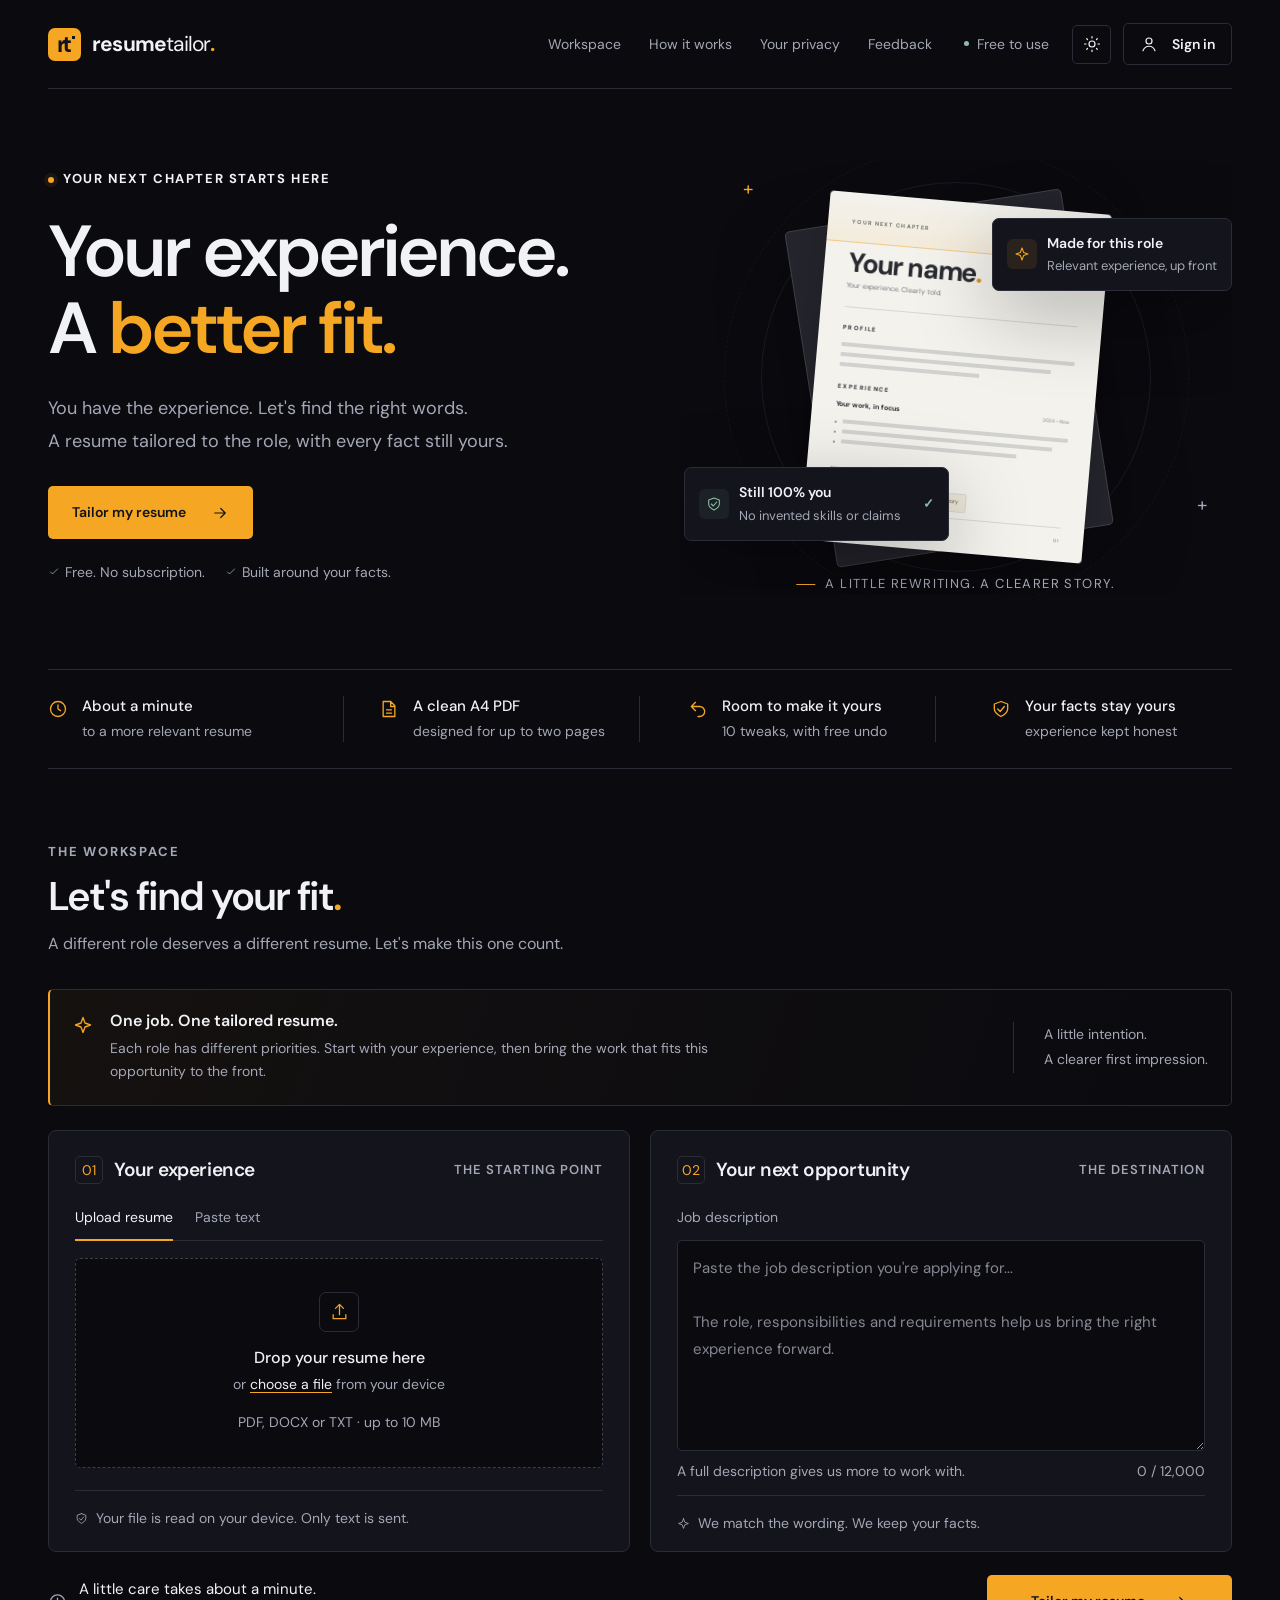
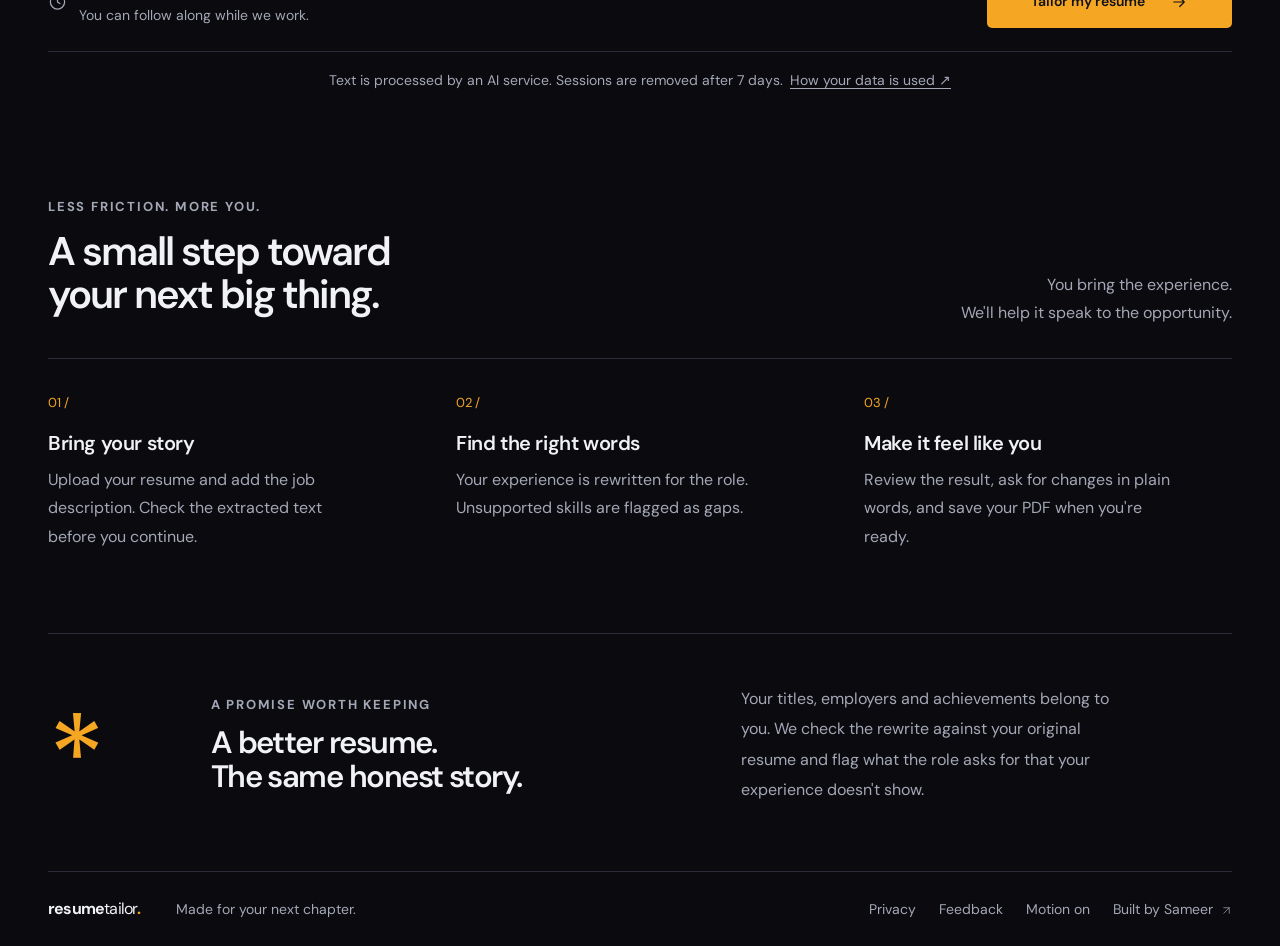
==== commit 85d1133c: "Site: all-time counter, request more resumes, feedback form, rating card, signals; admin tabs for re" ====
--- a/site/index.html
+++ b/site/index.html
@@ -41,6 +41,7 @@
       <a href="#workspace" data-home-anchor="workspace">Workspace</a>
       <a href="#how-it-works" data-home-anchor="how-it-works">How it works</a>
       <button class="nav-link" data-action="privacy">Your privacy</button>
+      <button class="nav-link" data-action="feedback">Feedback</button>
     </nav>
     <div class="header-actions"><span class="free-tag"><i></i> Free to use</span><button class="icon-button" id="theme-toggle" aria-label="Switch to light theme"><svg><use href="#i-sun"/></svg></button><button class="button small outline" id="account-button"><svg><use href="#i-user"/></svg> Sign in</button><button class="button small outline" id="header-sign-out" hidden>Sign out</button></div>
   </header>
@@ -54,6 +55,7 @@
           <p class="hero-description">You have the experience. Let's find the right words.<br class="desktop-break"> A resume tailored to the role, with every fact still yours.</p>
           <div class="hero-actions"><a class="button primary" href="#workspace">Tailor my resume <svg><use href="#i-arrow"/></svg></a></div>
           <div class="hero-fineprint"><span><svg><use href="#i-check"/></svg> Free. No subscription.</span><span><svg><use href="#i-check"/></svg> Built around your facts.</span></div>
+          <p class="usage-stats" id="usage-stats" hidden></p>
         </div>
         <div class="hero-visual" aria-label="Illustration of a resume being matched to a role">
           <div class="orbit orbit-one"></div><div class="orbit orbit-two"></div><div class="visual-cross cross-one">+</div><div class="visual-cross cross-two">+</div>
@@ -120,6 +122,7 @@
           <ol class="stage-list" id="stage-list"></ol>
           <div class="progress-reassurance"><svg><use href="#i-shield"/></svg><span id="wait-reassurance">A clearer story, built from your experience.</span></div>
           <div id="waiting-error" class="inline-error" hidden role="alert"></div>
+          <div class="limit-actions" id="limit-actions" hidden><button class="button primary" data-action="request-more">Request more resumes <svg><use href="#i-arrow"/></svg></button></div>
           <div class="wait-complete-actions" id="wait-complete-actions" hidden><button class="button primary" id="review-result">Review your resume <svg><use href="#i-arrow"/></svg></button></div>
         </article>
         <aside class="engagement-column">
@@ -130,15 +133,17 @@
       <p class="waiting-bottom">Every application is a new opportunity. Give this one your own, honest story.</p>
     </section>
 
-    <section id="view-result" class="view result shell" hidden aria-labelledby="result-title"><div class="result-heading"><div><div class="eyebrow"><span class="live-dot"></span> READY FOR YOUR NEXT CHAPTER</div><h1 id="result-title">A better fit. <span class="accent">Still you.</span></h1><p id="result-subtitle">Review every detail, make it your own, and take the next step.</p></div><button class="button primary" id="download-pdf"><svg><use href="#i-download"/></svg> Download PDF</button></div><div class="result-grid"><article class="preview-panel"><div class="preview-toolbar"><span><svg><use href="#i-document"/></svg> Your tailored resume</span><div><span id="version-label">Version 1</span><span id="fit-status">A4 layout</span></div></div><div class="resume-preview-wrap" id="resume-preview-wrap"><iframe id="resume-preview" title="Your tailored resume preview"></iframe></div><div class="preview-bottom"><svg><use href="#i-shield"/></svg><span>Check your contact details and every claim before applying.</span></div></article><aside class="result-side"><article class="edit-card"><div class="card-title-row"><h2>The finishing touches</h2><svg><use href="#i-spark"/></svg></div><p>Tell us what you'd like to change.</p><div class="tweak-count"><span id="tweaks-left">10 of 10 tweaks left</span><span>Undo is free</span></div><label class="sr-only" for="tweak-text">Change request</label><textarea id="tweak-text" maxlength="300" placeholder="e.g. Shorten the summary..."></textarea><div class="suggested-edits"><button data-tweak="Shorten the summary">Shorter summary ↗</button><button data-tweak="Put projects first">Projects first ↗</button></div><div class="edit-actions"><button class="button primary" id="apply-tweak">Apply change <svg><use href="#i-arrow"/></svg></button><button class="icon-button" id="undo-tweak" disabled aria-label="Undo last change"><svg><use href="#i-undo"/></svg></button></div><p id="tweak-status" class="tweak-status" role="status" hidden></p><p class="small-muted">Failed or refused changes don't use a tweak.</p></article><article class="match-card"><div class="card-title-row"><h2>How it lines up</h2><span class="mini-tag">JOB KEYWORDS</span></div><h3>Already in your experience</h3><div id="keywords-found" class="chips found"></div><h3>Not in your resume</h3><div id="keywords-missing" class="chips missing"></div><div class="gap-note"><svg><use href="#i-shield"/></svg><div><strong>Honest gaps, clearly marked.</strong><ul id="gaps"></ul></div></div></article><div class="result-bottom-actions"><button class="text-button" id="start-over">← Tailor for another role</button></div></aside></div><p class="privacy-note">Download opens your browser's print dialog. Choose “Save as PDF” and turn off headers and footers.</p></section>
+    <section id="view-result" class="view result shell" hidden aria-labelledby="result-title"><div class="result-heading"><div><div class="eyebrow"><span class="live-dot"></span> READY FOR YOUR NEXT CHAPTER</div><h1 id="result-title">A better fit. <span class="accent">Still you.</span></h1><p id="result-subtitle">Review every detail, make it your own, and take the next step.</p></div><button class="button primary" id="download-pdf"><svg><use href="#i-download"/></svg> Download PDF</button></div><div class="result-grid"><article class="preview-panel"><div class="preview-toolbar"><span><svg><use href="#i-document"/></svg> Your tailored resume</span><div><span id="version-label">Version 1</span><span id="fit-status">A4 layout</span></div></div><div class="resume-preview-wrap" id="resume-preview-wrap"><iframe id="resume-preview" title="Your tailored resume preview"></iframe></div><div class="preview-bottom"><svg><use href="#i-shield"/></svg><span>Check your contact details and every claim before applying.</span></div></article><aside class="result-side"><article class="edit-card"><div class="card-title-row"><h2>The finishing touches</h2><svg><use href="#i-spark"/></svg></div><p>Tell us what you'd like to change.</p><div class="tweak-count"><span id="tweaks-left">10 of 10 tweaks left</span><span>Undo is free</span></div><label class="sr-only" for="tweak-text">Change request</label><textarea id="tweak-text" maxlength="300" placeholder="e.g. Shorten the summary..."></textarea><div class="suggested-edits"><button data-tweak="Shorten the summary">Shorter summary ↗</button><button data-tweak="Put projects first">Projects first ↗</button></div><div class="edit-actions"><button class="button primary" id="apply-tweak">Apply change <svg><use href="#i-arrow"/></svg></button><button class="icon-button" id="undo-tweak" disabled aria-label="Undo last change"><svg><use href="#i-undo"/></svg></button></div><p id="tweak-status" class="tweak-status" role="status" hidden></p><p class="small-muted">Failed or refused changes don't use a tweak.</p></article><article class="match-card"><div class="card-title-row"><h2>How it lines up</h2><span class="mini-tag">JOB KEYWORDS</span></div><h3>Already in your experience</h3><div id="keywords-found" class="chips found"></div><h3>Not in your resume</h3><div id="keywords-missing" class="chips missing"></div><div class="gap-note"><svg><use href="#i-shield"/></svg><div><strong>Honest gaps, clearly marked.</strong><ul id="gaps"></ul></div></div></article><article class="rate-card" id="rate-card"><div class="card-title-row"><h2>How did this turn out?</h2></div><div class="rate-buttons"><button class="button outline small" type="button" data-rate="up" aria-pressed="false">👍 Good</button><button class="button outline small" type="button" data-rate="down" aria-pressed="false">👎 Needs work</button></div><p id="rate-status" class="small-muted" role="status" hidden></p><button class="text-button" type="button" data-action="feedback">Report a bug or suggest an idea <svg><use href="#i-arrow"/></svg></button></article><div class="result-bottom-actions"><button class="text-button" id="start-over">← Tailor for another role</button></div></aside></div><p class="privacy-note">Download opens your browser's print dialog. Choose “Save as PDF” and turn off headers and footers.</p></section>
   </main>
 
-  <footer class="site-footer shell"><a class="brand footer-brand" href="#">resume<span class="brand-light">tailor</span><span class="brand-dot">.</span></a><span>Made for your next chapter.</span><div><button class="nav-link" data-action="privacy">Privacy</button><button class="nav-link" id="motion-toggle" aria-pressed="false">Motion on</button><a href="https://samsm.vercel.app/" target="_blank" rel="noopener">Built by Sameer <svg><use href="#i-up-right"/></svg></a></div></footer>
+  <footer class="site-footer shell"><a class="brand footer-brand" href="#">resume<span class="brand-light">tailor</span><span class="brand-dot">.</span></a><span>Made for your next chapter.</span><div><button class="nav-link" data-action="privacy">Privacy</button><button class="nav-link" data-action="feedback">Feedback</button><button class="nav-link" id="motion-toggle" aria-pressed="false">Motion on</button><a href="https://samsm.vercel.app/" target="_blank" rel="noopener">Built by Sameer <svg><use href="#i-up-right"/></svg></a></div></footer>
   <div class="toast" id="toast" role="status" hidden></div><div class="sr-only" id="stage-announcement" role="status" aria-live="polite"></div>
 
   <dialog id="auth-dialog" class="modal" aria-labelledby="auth-title"><button class="icon-button modal-close" data-close="auth-dialog" aria-label="Close sign in"><svg><use href="#i-close"/></svg></button><span class="modal-symbol"><svg><use href="#i-spark"/></svg></span><div class="eyebrow">ONE STEP CLOSER</div><h2 id="auth-title">Your next chapter,<br>in your inbox.</h2><p id="auth-description">Sign in with a 6-digit email code. No password to remember.</p><form id="email-form"><label for="auth-email">Your email address</label><input id="auth-email" type="email" required autocomplete="email" placeholder="you@example.com"><button class="button primary" type="submit">Send me a code <svg><use href="#i-arrow"/></svg></button></form><form id="code-form" hidden><label for="auth-code">6-digit code</label><input id="auth-code" required autocomplete="one-time-code" inputmode="numeric" maxlength="6" pattern="[0-9]{6}" placeholder="000000"><div class="code-meta"><span id="code-expiry">Valid for 10:00</span><button type="button" class="inline-link" id="resend-code">Resend code</button></div><button class="button primary" type="submit">Let's get started <svg><use href="#i-arrow"/></svg></button><button type="button" class="text-button" id="change-email">Use a different email</button></form><p id="auth-error" class="inline-error" role="alert" hidden></p><p class="small-muted">Free to use · Up to 3 resumes a day · 10 tweaks per resume · A new code each visit</p></dialog>
-  <dialog id="profile-dialog" class="modal profile-modal" aria-labelledby="profile-title"><button class="icon-button modal-close" data-close="profile-dialog" aria-label="Close profile"><svg><use href="#i-close"/></svg></button><span class="modal-symbol"><svg><use href="#i-user"/></svg></span><div class="eyebrow">YOUR PROFILE</div><h2 id="profile-title">Hello.</h2><p id="profile-email"></p><div class="profile-stats"><div><strong id="profile-left">–</strong><span>resumes left today</span></div><div><strong id="profile-count">–</strong><span>resumes in the last 7 days</span></div></div><h3 class="profile-heading">Your recent resumes</h3><ul class="profile-resumes" id="profile-resumes"></ul><p class="small-note">Resumes are deleted after 7 days. Download the PDF to keep one.</p><form id="profile-form"><h3 class="profile-heading">Name and username (optional)</h3><label for="profile-name">Name</label><input id="profile-name" maxlength="80" autocomplete="name" placeholder="Your name"><label for="profile-username">Username</label><input id="profile-username" maxlength="20" autocomplete="username" placeholder="3 to 20 letters, numbers or _" pattern="[a-z0-9_]{3,20}"><button class="button outline small" type="submit">Save <svg><use href="#i-check"/></svg></button></form><p id="profile-error" class="inline-error" role="alert" hidden></p><button class="text-button" id="sign-out">Sign out</button></dialog>
-  <dialog id="privacy-dialog" class="modal privacy-modal" aria-labelledby="privacy-title"><button class="icon-button modal-close" data-close="privacy-dialog" aria-label="Close privacy details"><svg><use href="#i-close"/></svg></button><div class="eyebrow">YOUR DATA, IN PLAIN WORDS</div><h2 id="privacy-title">Your story stays yours.</h2><div class="privacy-item"><svg><use href="#i-document"/></svg><div><h3>Your file stays on your device</h3><p>PDF and DOCX files are converted to text in your browser. You can review that text before generating.</p></div></div><div class="privacy-item"><svg><use href="#i-spark"/></svg><div><h3>Text is sent to an AI service</h3><p>Your resume text and job description are sent through our server to OpenRouter to prepare the rewrite. Free model providers may log prompts. Remove information you don't want processed before you continue.</p></div></div><div class="privacy-item"><svg><use href="#i-clock"/></svg><div><h3>Sessions expire after 7 days</h3><p>Resume Tailor's backend removes session data after 7 days. Sign-in is not remembered in your browser: you enter a new email code on each visit.</p></div></div><div class="privacy-item"><svg><use href="#i-shield"/></svg><div><h3>You have the final say</h3><p>The rewrite is checked against your original experience. Review the result before using it in an application.</p></div></div><button class="button primary" data-close="privacy-dialog">Got it <svg><use href="#i-check"/></svg></button></dialog>
+  <dialog id="profile-dialog" class="modal profile-modal" aria-labelledby="profile-title"><button class="icon-button modal-close" data-close="profile-dialog" aria-label="Close profile"><svg><use href="#i-close"/></svg></button><span class="modal-symbol"><svg><use href="#i-user"/></svg></span><div class="eyebrow">YOUR PROFILE</div><h2 id="profile-title">Hello.</h2><p id="profile-email"></p><div class="profile-stats"><div><strong id="profile-left">–</strong><span>resumes left today</span></div><div><strong id="profile-count">–</strong><span>resumes in the last 7 days</span></div></div><div class="request-box" id="request-box" hidden><p id="request-status"></p><button class="button outline small" type="button" data-action="request-more" id="profile-request">Request more resumes</button></div><h3 class="profile-heading">Your recent resumes</h3><ul class="profile-resumes" id="profile-resumes"></ul><p class="small-note">Resumes are deleted after 7 days. Download the PDF to keep one.</p><form id="profile-form"><h3 class="profile-heading">Name and username (optional)</h3><label for="profile-name">Name</label><input id="profile-name" maxlength="80" autocomplete="name" placeholder="Your name"><label for="profile-username">Username</label><input id="profile-username" maxlength="20" autocomplete="username" placeholder="3 to 20 letters, numbers or _" pattern="[a-z0-9_]{3,20}"><button class="button outline small" type="submit">Save <svg><use href="#i-check"/></svg></button></form><p id="profile-error" class="inline-error" role="alert" hidden></p><div class="profile-footer"><button class="text-button" type="button" data-action="feedback">Send feedback</button><button class="text-button" id="sign-out">Sign out</button></div></dialog>
+  <dialog id="request-dialog" class="modal" aria-labelledby="request-title"><button class="icon-button modal-close" data-close="request-dialog" aria-label="Close request"><svg><use href="#i-close"/></svg></button><span class="modal-symbol"><svg><use href="#i-spark"/></svg></span><div class="eyebrow">NEED MORE TODAY?</div><h2 id="request-title">Request more resumes.</h2><p class="small-note">Ask for more and they're added to your account once approved. Approved resumes don't expire.</p><form id="request-form"><label for="request-count">How many more?</label><input id="request-count" type="number" inputmode="numeric" min="1" max="20" step="1" value="5" required><label for="request-reason">What are they for? (optional)</label><textarea id="request-reason" maxlength="500" rows="3" placeholder="For example: applying to several bank roles this week"></textarea><button class="button primary" type="submit">Send request <svg><use href="#i-arrow"/></svg></button></form><p id="request-error" class="inline-error" role="alert" hidden></p></dialog>
+  <dialog id="feedback-dialog" class="modal feedback-modal" aria-labelledby="feedback-title"><button class="icon-button modal-close" data-close="feedback-dialog" aria-label="Close feedback"><svg><use href="#i-close"/></svg></button><span class="modal-symbol"><svg><use href="#i-spark"/></svg></span><div class="eyebrow">HELP US IMPROVE</div><h2 id="feedback-title">Tell us what you think.</h2><form id="feedback-form"><fieldset class="choice-row"><legend>What is it about?</legend><label><input type="radio" name="feedback-kind" value="bug"> Bug</label><label><input type="radio" name="feedback-kind" value="improvement" checked> Improvement</label><label><input type="radio" name="feedback-kind" value="idea"> Idea</label></fieldset><label for="feedback-message" id="feedback-message-label">What could be better?</label><textarea id="feedback-message" rows="5" minlength="5" maxlength="2000" required></textarea><fieldset class="choice-row rating-row"><legend>Rate the resume (optional)</legend><label><input type="radio" name="feedback-rating" value="1"> 1</label><label><input type="radio" name="feedback-rating" value="2"> 2</label><label><input type="radio" name="feedback-rating" value="3"> 3</label><label><input type="radio" name="feedback-rating" value="4"> 4</label><label><input type="radio" name="feedback-rating" value="5"> 5</label></fieldset><label class="check-row" id="feedback-link-row"><input type="checkbox" id="feedback-link" checked> Link this resume so we can see which job it was for. Your resume text is not shared.</label><button class="button primary" type="submit">Send feedback <svg><use href="#i-arrow"/></svg></button></form><p class="small-note">Kept for 90 days. Please leave out phone numbers and other personal details.</p><p id="feedback-error" class="inline-error" role="alert" hidden></p></dialog>
+  <dialog id="privacy-dialog" class="modal privacy-modal" aria-labelledby="privacy-title"><button class="icon-button modal-close" data-close="privacy-dialog" aria-label="Close privacy details"><svg><use href="#i-close"/></svg></button><div class="eyebrow">YOUR DATA, IN PLAIN WORDS</div><h2 id="privacy-title">Your story stays yours.</h2><div class="privacy-item"><svg><use href="#i-document"/></svg><div><h3>Your file stays on your device</h3><p>PDF and DOCX files are converted to text in your browser. You can review that text before generating.</p></div></div><div class="privacy-item"><svg><use href="#i-spark"/></svg><div><h3>Text is sent to an AI service</h3><p>Your resume text and job description are sent through our server to OpenRouter to prepare the rewrite. Free model providers may log prompts. Remove information you don't want processed before you continue.</p></div></div><div class="privacy-item"><svg><use href="#i-clock"/></svg><div><h3>Sessions expire after 7 days</h3><p>Resume Tailor's backend removes session data after 7 days. Sign-in is not remembered in your browser: you enter a new email code on each visit.</p></div></div><div class="privacy-item"><svg><use href="#i-check"/></svg><div><h3>Improving the tool</h3><p>We keep anonymous numbers, such as which job keywords were matched, which kinds of changes people ask for, and whether the PDF was downloaded. They never include your resume or the job description. Feedback you send is kept for 90 days.</p></div></div><div class="privacy-item"><svg><use href="#i-shield"/></svg><div><h3>You have the final say</h3><p>The rewrite is checked against your original experience. Review the result before using it in an application.</p></div></div><button class="button primary" data-close="privacy-dialog">Got it <svg><use href="#i-check"/></svg></button></dialog>
   <noscript><div class="noscript">Please enable JavaScript to use the resume workspace.</div></noscript>
 </body>
 </html>
--- a/site/styles.css
+++ b/site/styles.css
@@ -3,22 +3,22 @@
 :root[data-theme=light]{--canvas:#f7f7fa;--surface:#fff;--soft:#eeeff4;--line:#d9dbe3;--ink:#171923;--muted:#606574;--accent:#b46b00;--accent-rgb:180,107,0;--green:#306b50;--error:#9e3028;--shadow:0 24px 80px #1a23320d;color-scheme:light}
 *{box-sizing:border-box}html{scroll-behavior:smooth;scroll-padding-top:35px}body{margin:0;background:var(--canvas);color:var(--ink);font:15px/1.6 'DM Sans',Arial,sans-serif;-webkit-font-smoothing:antialiased;overflow-x:hidden}button,input,textarea{font:inherit}button,a,input,textarea{-webkit-tap-highlight-color:transparent}button{color:inherit;cursor:pointer}a{color:inherit;text-decoration:none}button{border:0}button:disabled{cursor:not-allowed;opacity:.45}button,a{touch-action:manipulation}button,textarea,input{outline:none}a:focus-visible,button:focus-visible,input:focus-visible,textarea:focus-visible{outline:2px solid var(--accent);outline-offset:5px}::selection{background:var(--accent);color:#0a0a0f}[hidden]{display:none!important}h1,h2,h3,p{margin-top:0}h1,h2,h3{font-weight:600}h1,h2{letter-spacing:-.05em;line-height:1.08}h3{line-height:1.3}svg{width:20px;height:20px;fill:none;stroke:currentColor;stroke-width:1.6;stroke-linecap:round;stroke-linejoin:round;flex-shrink:0}svg use{pointer-events:none}.svg-library{position:absolute;width:0;height:0;overflow:hidden}.shell{width:min(1200px,calc(100% - 96px));margin-inline:auto}.accent{color:var(--accent)}.sr-only,.skip-link:not(:focus){position:absolute;width:1px;height:1px;padding:0;margin:-1px;overflow:hidden;clip:rect(0,0,0,0);white-space:nowrap;border:0}.skip-link:focus{position:fixed;top:10px;left:10px;padding:12px;background:var(--accent);color:#111;z-index:100}.eyebrow{font-size:13px;letter-spacing:1.8px;line-height:1.4;font-weight:700;display:flex;align-items:center;gap:9px}.live-dot,.free-tag i{width:6px;height:6px;border-radius:100%;background:var(--accent);display:inline-block;box-shadow:0 0 0 4px rgba(var(--accent-rgb),.08)}.button{display:inline-flex;justify-content:center;align-items:center;gap:25px;padding:16px 23px;min-height:53px;border-radius:5px;font-size:14px;font-weight:600;line-height:1.2;transition:background .2s,transform .2s,box-shadow .2s;border:1px solid transparent;white-space:nowrap}.button svg{width:18px;height:18px;transition:transform .25s}.button:hover:not(:disabled) svg{transform:translateX(4px)}.button:hover:not(:disabled){transform:translateY(-2px)}.primary{background:#f5a623;color:#11121a}.primary:hover:not(:disabled){background:#ffb63e;box-shadow:0 5px 24px #f5a62320}.outline{border-color:var(--line);background:transparent}.outline:hover{background:var(--soft);border-color:var(--muted)}.small{padding:11px 16px;min-height:40px;gap:14px;font-size:14px}.large{min-width:245px}.icon-button{display:inline-flex;align-items:center;justify-content:center;background:transparent;border:1px solid var(--line);height:39px;width:39px;border-radius:5px;transition:background .2s,border-color .2s}.icon-button:hover:not(:disabled){background:var(--soft);border-color:var(--muted)}.icon-button svg{width:18px;height:18px}.text-button{display:inline-flex;align-items:center;gap:10px;background:transparent;padding:5px 0;font-size:14px;font-weight:500}.text-button:hover,.nav-link:hover,.inline-link:hover{color:var(--accent)}.text-button svg{width:16px;height:16px}.nav-link{background:transparent;padding:0;font-size:inherit}.inline-link{background:transparent;padding:0;font-size:inherit;color:var(--ink);text-decoration:underline;text-underline-offset:3px}.mini-tag{font-size:13px;letter-spacing:1.2px;font-weight:600;color:var(--muted)}
 .site-header{display:flex;align-items:center;justify-content:space-between;padding-block:23px;border-bottom:1px solid var(--line);gap:32px;min-height:88px}.brand{display:inline-flex;align-items:center;gap:9px;font-size:21px;font-weight:700;letter-spacing:-.8px;line-height:1}.brand-light{font-weight:400}.brand-dot{color:var(--accent)}.brand-mark{position:relative;letter-spacing:-4px;padding-right:4px;font-size:23px;color:#13141c;background:#f5a623;width:33px;height:33px;line-height:33px;text-align:center;border-radius:7px;margin-right:2px;font-weight:700}.brand-mark span{font-weight:700}.brand-mark i{position:absolute;top:8px;right:6px;width:3px;height:3px;background:#13141c}.site-header nav{display:flex;gap:28px;font-size:14px;color:var(--muted);margin-left:auto}.site-header nav a{transition:color .2s}.site-header nav a:hover{color:var(--ink)}.header-actions{display:flex;align-items:center;gap:12px}.free-tag{display:flex;align-items:center;gap:8px;font-size:14px;color:var(--muted);margin-right:11px}.free-tag i{width:5px;height:5px;background:var(--green);box-shadow:none}.hero{display:grid;grid-template-columns:1.1fr 1fr;align-items:center;min-height:580px;padding-block:60px 64px;gap:25px}.hero-copy{position:relative;z-index:2}.hero-copy .eyebrow{margin-bottom:24px;font-size:13px;letter-spacing:1.6px}.hero h1{font-size:clamp(52px,5.65vw,77px);line-height:1.07;margin-bottom:25px;font-weight:600;letter-spacing:-4px}.hero h1 .accent{display:inline-block}.hero-description{font-size:15px;color:var(--muted);line-height:1.9;max-width:475px;margin-bottom:29px}.hero-actions{display:flex;align-items:center;gap:28px}.hero-actions .text-button{font-size:14px}.play-circle{border:1px solid var(--line);border-radius:50%;display:inline-flex;align-items:center;justify-content:center;width:30px;height:30px;transition:border-color .2s,background .2s}.play-circle svg{width:13px;height:13px;margin-right:2px}.text-button:hover .play-circle{border-color:var(--accent);background:rgba(var(--accent-rgb),.08)}.hero-fineprint{display:flex;gap:20px;color:var(--muted);font-size:14px;margin-top:22px}.hero-fineprint span{display:flex;align-items:center;gap:5px}.hero-fineprint svg{width:12px;height:12px;color:var(--green)}
-.hero-visual{height:435px;position:relative;perspective:1200px;display:flex;justify-content:center;align-items:center;isolation:isolate}.orbit{position:absolute;border:1px solid var(--line);border-radius:50%;opacity:.5;pointer-events:none}.orbit-one{width:390px;height:390px}.orbit-two{width:465px;height:465px;border-style:dashed;opacity:.3;animation:orbit 100s linear infinite}.visual-cross{position:absolute;color:var(--muted);font-weight:400;font-size:19px}.cross-one{top:14px;left:63px;color:var(--accent)}.cross-two{right:25px;bottom:74px}.paper-back{position:absolute;width:280px;height:340px;background:#24242c;border:1px solid #42404a;border-radius:5px;transform:rotate(-9deg) translate(-7px,0);box-shadow:var(--shadow)}.resume-paper{position:relative;width:282px;height:350px;border-radius:4px;background:#f3f2ed;color:#292b31;padding:24px 24px 16px;box-shadow:0 10px 50px #0003;transform:rotate(5deg);transition:transform .5s ease;overflow:hidden;will-change:transform}.paper-topline{display:flex;align-items:center;justify-content:space-between;font-size:5.5px;letter-spacing:1.3px;font-weight:700;color:#65676b}.paper-topline svg{width:13px;height:13px;color:#bb7713}.paper-name{font-size:27px;font-weight:700;letter-spacing:-1.2px;line-height:1.3;margin-top:15px}.paper-name span{color:#d7901d}.paper-role{font-size:7px;color:#74767c}.paper-rule{height:1px;background:#d7d6d0;margin-top:16px}.paper-label{font-size:6px;letter-spacing:1.4px;font-weight:700;margin-top:16px;margin-bottom:9px}.skeleton{height:4px;background:#d1d2d0;border-radius:1px;margin-bottom:6px}.w100{width:100%}.w90{width:90%}.w75{width:75%}.w60{width:60%}.paper-job{display:flex;justify-content:space-between;font-size:7px;line-height:1.2;margin-bottom:10px}.paper-job span{color:#84858c;font-size:5px}.paper-bullet{display:flex;align-items:baseline;gap:6px}.paper-bullet i{width:2px;height:2px;background:#999;flex-shrink:0}.paper-skills{display:flex;gap:6px}.paper-skills span{background:#ebe6d9;font-size:5.5px;padding:4px 7px;color:#685732;border:1px solid #ded7c7;border-radius:2px}.paper-footer{position:absolute;bottom:17px;left:24px;right:24px;display:flex;justify-content:space-between;padding-top:9px;border-top:1px solid #d7d6d0;font-size:4.5px;letter-spacing:1px;color:#6a6c70}.scan-line{position:absolute;top:0;left:0;right:0;height:50px;background:linear-gradient(0deg,#f5a62316,transparent);border-bottom:1px solid #f5a62388;animation:scan 6s ease-in-out infinite;pointer-events:none}.floating-label{position:absolute;background:var(--surface);border:1px solid var(--line);border-radius:7px;display:flex;align-items:center;gap:10px;padding:13px 14px;box-shadow:var(--shadow);font-size:10px;font-weight:600;animation:float 6s ease-in-out infinite;z-index:3}.floating-label small{display:block;font-size:7.5px;color:var(--muted);font-weight:400;margin-top:2px}.fit-label{right:0;top:58px}.facts-label{left:4px;bottom:54px;animation-delay:-3s}.label-icon{width:30px;height:30px;border-radius:6px;background:rgba(var(--accent-rgb),.1);display:grid;place-items:center;color:var(--accent)}.label-icon svg{width:16px;height:16px}.label-icon.green{background:#8cbda514;color:var(--green)}.tiny-check{font-size:13px;color:var(--green);margin-left:12px}.visual-caption{position:absolute;bottom:0;left:50%;transform:translateX(-50%);display:flex;align-items:center;gap:10px;font-size:6px;letter-spacing:1.4px;color:var(--muted);white-space:nowrap}.caption-line{width:19px;height:1px;background:var(--accent)}
+.hero-visual{height:435px;position:relative;perspective:1200px;display:flex;justify-content:center;align-items:center;isolation:isolate}.orbit{position:absolute;border:1px solid var(--line);border-radius:50%;opacity:.5;pointer-events:none}.orbit-one{width:390px;height:390px}.orbit-two{width:465px;height:465px;border-style:dashed;opacity:.3;animation:orbit 100s linear infinite}.visual-cross{position:absolute;color:var(--muted);font-weight:400;font-size:19px}.cross-one{top:14px;left:63px;color:var(--accent)}.cross-two{right:25px;bottom:74px}.paper-back{position:absolute;width:280px;height:340px;background:#24242c;border:1px solid #42404a;border-radius:5px;transform:rotate(-9deg) translate(-7px,0);box-shadow:var(--shadow)}.resume-paper{position:relative;width:282px;height:350px;border-radius:4px;background:#f3f2ed;color:#292b31;padding:24px 24px 16px;box-shadow:0 10px 50px #0003;transform:rotate(5deg);transition:transform .5s ease;overflow:hidden;will-change:transform}.paper-topline{display:flex;align-items:center;justify-content:space-between;font-size:5.5px;letter-spacing:1.3px;font-weight:700;color:#65676b}.paper-topline svg{width:13px;height:13px;color:#bb7713}.paper-name{font-size:27px;font-weight:700;letter-spacing:-1.2px;line-height:1.3;margin-top:15px}.paper-name span{color:#d7901d}.paper-role{font-size:7px;color:#74767c}.paper-rule{height:1px;background:#d7d6d0;margin-top:16px}.paper-label{font-size:6px;letter-spacing:1.4px;font-weight:700;margin-top:16px;margin-bottom:9px}.skeleton{height:4px;background:#d1d2d0;border-radius:1px;margin-bottom:6px}.w100{width:100%}.w90{width:90%}.w75{width:75%}.w60{width:60%}.paper-job{display:flex;justify-content:space-between;font-size:7px;line-height:1.2;margin-bottom:10px}.paper-job span{color:#84858c;font-size:5px}.paper-bullet{display:flex;align-items:baseline;gap:6px}.paper-bullet i{width:2px;height:2px;background:#999;flex-shrink:0}.paper-skills{display:flex;gap:6px}.paper-skills span{background:#ebe6d9;font-size:5.5px;padding:4px 7px;color:#685732;border:1px solid #ded7c7;border-radius:2px}.paper-footer{position:absolute;bottom:17px;left:24px;right:24px;display:flex;justify-content:space-between;padding-top:9px;border-top:1px solid #d7d6d0;font-size:4.5px;letter-spacing:1px;color:#6a6c70}.scan-line{position:absolute;top:0;left:0;right:0;height:50px;background:linear-gradient(0deg,#f5a62316,transparent);border-bottom:1px solid #f5a62388;animation:scan 6s ease-in-out infinite;pointer-events:none}.floating-label{position:absolute;background:var(--surface);border:1px solid var(--line);border-radius:7px;display:flex;align-items:center;gap:10px;padding:13px 14px;box-shadow:var(--shadow);font-size:14px;font-weight:600;animation:float 6s ease-in-out infinite;z-index:3}.floating-label small{display:block;font-size:13px;color:var(--muted);font-weight:400;margin-top:2px}.fit-label{right:0;top:58px}.facts-label{left:4px;bottom:54px;animation-delay:-3s}.label-icon{width:30px;height:30px;border-radius:6px;background:rgba(var(--accent-rgb),.1);display:grid;place-items:center;color:var(--accent)}.label-icon svg{width:16px;height:16px}.label-icon.green{background:#8cbda514;color:var(--green)}.tiny-check{font-size:13px;color:var(--green);margin-left:12px}.visual-caption{position:absolute;bottom:0;left:50%;transform:translateX(-50%);display:flex;align-items:center;gap:10px;font-size:13px;letter-spacing:1.4px;color:var(--muted);white-space:nowrap}.caption-line{width:19px;height:1px;background:var(--accent)}
 .benefit-strip{display:grid;grid-template-columns:repeat(4,1fr);border-block:1px solid var(--line);padding-block:26px}.benefit-strip>div{display:flex;gap:14px;justify-content:center;border-right:1px solid var(--line)}.benefit-strip>div:first-child{justify-content:start}.benefit-strip>div:last-child{border:0}.benefit-strip svg{color:var(--accent);width:20px;margin-top:3px}.benefit-strip span{font-size:14px;font-weight:500;line-height:1.4}.benefit-strip small{display:block;color:var(--muted);font-size:14px;font-weight:400;margin-top:5px}.workspace{padding-block:74px 64px}.section-heading{display:flex;align-items:flex-end;justify-content:space-between;gap:30px;margin-bottom:30px}.section-heading .eyebrow{color:var(--muted);margin-bottom:14px;font-size:13px}.section-heading h2{font-size:37px;margin-bottom:12px}.section-heading p{color:var(--muted);font-size:14px;margin:0;line-height:1.8}.sample-link{font-size:14px;color:var(--muted);gap:7px;margin-bottom:4px}.sample-link span{display:flex;align-items:center;gap:4px;color:var(--ink)}.sample-link svg{width:13px;height:13px}.input-grid{display:grid;grid-template-columns:1fr 1fr;gap:20px}.input-card{background:var(--surface);border:1px solid var(--line);border-radius:8px;padding:25px 26px 0;overflow:hidden;transition:border-color .25s}.input-card:focus-within{border-color:rgba(var(--accent-rgb),.6)}.card-heading{display:flex;justify-content:space-between;align-items:center;gap:12px;margin-bottom:22px}.step-label{display:flex;align-items:center;gap:11px}.step-label>span{width:24px;height:24px;border:1px solid var(--line);border-radius:5px;font-size:14px;display:grid;place-items:center;color:var(--accent)}.step-label h3{font-size:16px;letter-spacing:-.4px;margin:0}.card-heading .mini-tag{font-size:13px;letter-spacing:1px}.input-tabs{display:flex;border-bottom:1px solid var(--line);gap:22px;margin-bottom:16px}.input-tab{background:none;padding:0 0 10px;font-size:14px;color:var(--muted);border-bottom:2px solid transparent;margin-bottom:-1px}.input-tab.active{border-color:var(--accent);color:var(--ink)}.upload-zone{display:flex;flex-direction:column;align-items:center;justify-content:center;border:1px dashed #3c3e4b;background:var(--canvas);border-radius:5px;width:100%;height:188px;margin:0 0 22px;transition:background .2s,border-color .2s}.upload-zone:hover,.upload-zone.dragover{border-color:var(--accent);background:rgba(var(--accent-rgb),.035)}.upload-icon{height:40px;width:40px;display:grid;place-items:center;border:1px solid var(--line);border-radius:7px;color:var(--accent);margin-bottom:13px}.upload-icon svg{width:19px;height:19px}.upload-zone strong{font-weight:500;font-size:14px;margin-bottom:3px}.upload-zone>span:not(.upload-icon){font-size:14px;color:var(--muted)}.upload-zone u{text-decoration-color:var(--accent);text-underline-offset:3px;color:var(--ink)}.upload-zone small{color:var(--muted);font-size:14px;margin-top:15px}.card-footnote{border-top:1px solid var(--line);display:flex;align-items:center;gap:8px;padding:14px 0;font-size:14px;color:var(--muted);margin-top:auto;min-height:46px}.card-footnote svg{width:13px;height:13px;color:var(--muted)}.field-label{display:block;font-size:14px;margin-bottom:11px;color:var(--muted)}textarea,input{border:1px solid var(--line);background:var(--canvas);color:var(--ink);border-radius:5px;padding:14px 15px;line-height:1.7;width:100%;font-size:14px;transition:border-color .2s}textarea{resize:vertical;min-height:100px}textarea:focus,input:focus{border-color:var(--accent)}textarea::placeholder,input::placeholder{color:var(--muted);opacity:.8}#jd-text{height:188px;display:block}#resume-text{height:159px;display:block}.field-meta{display:flex;justify-content:space-between;gap:10px;color:var(--muted);font-size:14px;padding-block:9px 12px}.field-meta span:last-child{white-space:nowrap;font-variant-numeric:tabular-nums}.generate-row{display:flex;justify-content:space-between;align-items:center;border-bottom:1px solid var(--line);padding:23px 0;gap:30px}.generate-note{display:flex;align-items:center;gap:12px;font-size:14px}.generate-note svg{color:var(--muted);width:19px}.generate-note small{display:block;font-size:14px;color:var(--muted);margin-top:3px}.privacy-note{font-size:14px;color:var(--muted);text-align:center;margin:16px 0 0}.privacy-note .inline-link{margin-left:3px;color:var(--muted)}.sample-notice,.result-demo-notice{display:flex;align-items:center;gap:10px;font-size:14px;color:var(--accent);background:rgba(var(--accent-rgb),.06);border:1px solid rgba(var(--accent-rgb),.2);padding:13px 16px;margin-bottom:18px;border-radius:5px}.sample-notice svg{width:16px;height:16px}.sample-notice button{margin-left:auto;white-space:nowrap;font-size:14px}.inline-error{background:#c95d5012;border:1px solid #ce6e5140;color:var(--error);font-size:14px;padding:12px 16px;border-radius:5px;margin-top:16px}.how-section{padding-block:40px 65px}.how-section .section-heading p{text-align:right}.how-section h2{font-size:34px}.how-grid{display:grid;grid-template-columns:repeat(3,1fr);gap:40px;border-top:1px solid var(--line);padding-top:30px}.how-number{font-size:13px;color:var(--accent);font-variant-numeric:tabular-nums}.how-grid h3{font-size:17px;margin:15px 0 10px;letter-spacing:-.4px}.how-grid p{font-size:14px;color:var(--muted);max-width:310px;line-height:1.8}.honesty{display:grid;grid-template-columns:.25fr 1fr 1fr;align-items:center;gap:40px;padding:50px 0 65px;border-top:1px solid var(--line)}.honesty-symbol{color:var(--accent);font-size:120px;line-height:.5;align-self:center;margin-top:30px}.honesty h2{font-size:31px;margin:12px 0 0}.honesty .eyebrow{font-size:13px;color:var(--muted)}.honesty p{color:var(--muted);font-size:14px;line-height:1.9;max-width:390px;margin:0}
 .site-footer{display:flex;align-items:center;gap:35px;padding-block:26px;border-top:1px solid var(--line);font-size:14px;color:var(--muted)}.footer-brand{font-size:16px;gap:0;color:var(--ink)}.site-footer>div{margin-left:auto;display:flex;gap:23px;align-items:center}.site-footer svg{width:11px;height:11px;vertical-align:middle;margin-left:4px}.site-footer a:hover{color:var(--accent)}
 .view.entering{animation:page-in .45s ease both}.waiting{max-width:1050px;padding-bottom:30px}.waiting-topline{display:flex;justify-content:space-between;align-items:center;padding-top:28px}.waiting-topline .text-button{font-size:14px;color:var(--muted)}.waiting-topline .mini-tag{font-size:13px}.journey-nav{display:flex;align-items:center;justify-content:center;gap:17px;margin:40px auto 28px;max-width:580px;font-size:14px;color:var(--muted)}.journey-nav>span{display:flex;align-items:center;gap:8px;white-space:nowrap}.journey-nav i{font-style:normal;display:grid;place-items:center;border:1px solid var(--line);height:23px;width:23px;border-radius:50%;font-size:14px}.journey-nav .done{color:var(--green)}.journey-nav .done i{background:#8cbda510;border-color:#8cbda540}.journey-nav .current{color:var(--ink)}.journey-nav .current i{border-color:var(--accent);color:var(--accent);background:rgba(var(--accent-rgb),.08)}.journey-nav b{height:1px;width:65px;background:var(--line)}.waiting-heading{text-align:center;margin:36px 0 34px}.waiting-heading .eyebrow{justify-content:center;font-size:13px;color:var(--muted);letter-spacing:1.5px;margin-bottom:14px}.waiting-heading h1{font-size:48px;letter-spacing:-2px;line-height:1.1;margin-bottom:15px}.waiting-heading p{font-size:14px;color:var(--muted)}.waiting-grid{display:grid;grid-template-columns:1.2fr 1fr;gap:24px;align-items:start}.progress-card{background:var(--surface);border:1px solid var(--line);border-radius:8px;padding:25px 28px 0;overflow:hidden}.progress-card-top{display:flex;justify-content:space-between;align-items:center;gap:10px}.progress-card-top .eyebrow{font-size:13px;letter-spacing:1px;color:var(--muted)}.status-pill{display:flex;align-items:center;gap:6px;background:rgba(var(--accent-rgb),.09);border:1px solid rgba(var(--accent-rgb),.16);color:var(--accent);font-size:13px;padding:4px 8px;border-radius:3px}.status-pill i{height:4px;width:4px;background:currentColor;border-radius:50%;animation:pulse 1.7s ease infinite}.time-row{display:flex;align-items:flex-end;justify-content:space-between;margin-top:26px}.time-label{font-size:13px;letter-spacing:1.3px;color:var(--muted)}.elapsed{font-size:42px;letter-spacing:-1.5px;line-height:1.25;font-variant-numeric:tabular-nums;font-weight:500}.elapsed span{color:var(--accent);padding:0 2px}.time-estimate{padding-bottom:6px;font-size:14px;text-align:right;max-width:210px}.time-estimate svg{width:12px;height:12px;vertical-align:middle;color:var(--accent);margin-right:4px}.time-estimate small{display:block;font-size:14px;color:var(--muted);margin-top:5px}.progress-track{height:4px;background:var(--line);border-radius:2px;overflow:hidden;margin-top:22px;position:relative}.progress-track>div{height:100%;background:var(--accent);width:0%;transition:width .5s ease;border-radius:2px;box-shadow:0 0 12px #f5a62377}.progress-track.indeterminate>div{width:30%!important;animation:indeterminate 2.5s ease-in-out infinite}.progress-caption{font-size:14px;color:var(--muted);margin:9px 0 20px;min-height:14px}.stage-list{list-style:none;padding:0;margin:0 0 20px}.stage-list li{display:flex;gap:13px;position:relative;padding:0 0 22px;opacity:.43;transition:opacity .4s}.stage-list li:last-child{padding-bottom:0}.stage-list li:not(:last-child):before{position:absolute;content:'';top:26px;bottom:3px;width:1px;background:var(--line);left:11px}.stage-circle{width:24px;height:24px;border:1px solid var(--line);border-radius:50%;display:grid;place-items:center;font-size:13px;flex-shrink:0;position:relative;background:var(--surface)}.stage-circle svg{width:12px;height:12px}.stage-content{padding-top:2px;flex:1}.stage-content strong{font-size:14px;font-weight:500;display:block;line-height:1.4}.stage-content small{font-size:14px;color:var(--muted);display:block;margin-top:3px}.stage-duration{font-size:13px;color:var(--muted);padding-top:4px;font-variant-numeric:tabular-nums}.stage-list li.active,.stage-list li.complete{opacity:1}.stage-list li.active .stage-circle{border-color:var(--accent);color:var(--accent);box-shadow:0 0 0 4px rgba(var(--accent-rgb),.06)}.stage-list li.active .stage-content strong{color:var(--accent)}.stage-list li.active .stage-circle:after{content:'';position:absolute;inset:-1px;border:1px solid transparent;border-top-color:var(--accent);border-radius:50%;animation:orbit 2s linear infinite}.stage-list li.complete .stage-circle{color:var(--green);border-color:#8cbda540;background:#8cbda50a}.stage-list.reference-stages li{opacity:.72}.stage-list.reference-stages .stage-circle{border-style:dashed}.progress-reassurance{display:flex;gap:8px;align-items:center;border-top:1px solid var(--line);padding:16px 0;font-size:14px;color:var(--muted)}.progress-reassurance svg{width:13px;height:13px;color:var(--green)}.wait-complete-actions{display:flex;align-items:center;gap:18px;border-top:1px solid var(--line);padding:18px 0}.wait-complete-actions .button{font-size:14px;padding:12px 15px;min-height:43px;gap:15px}.wait-complete-actions .text-button{font-size:14px}.progress-card>.inline-error{margin-bottom:20px}.waiting-bottom{text-align:center;font-size:14px;letter-spacing:.2px;color:var(--muted);margin:28px 0 12px}
 .engagement-column{display:flex;flex-direction:column;gap:17px}.tip-card{border:1px solid #7d5b2c55;border-radius:8px;background:linear-gradient(135deg,rgba(var(--accent-rgb),.07),var(--surface) 80%);padding:22px 25px 16px;position:relative;overflow:hidden}.tip-top{display:flex;justify-content:space-between;align-items:center}.tip-top .eyebrow{font-size:13px;letter-spacing:1.3px;color:var(--accent);gap:6px}.tip-top svg{width:13px;height:13px}.tip-counter{font-size:13px;color:var(--muted);font-variant-numeric:tabular-nums}.tip-art{height:90px;position:relative;width:130px;margin:17px auto 10px}.mini-doc{width:52px;height:65px;border:1px solid #655235;background:#29251c;transform:rotate(-9deg);padding:16px 9px;position:absolute;left:35px;top:7px;border-radius:3px;animation:float 5s ease-in-out infinite}.mini-doc span{display:block;width:100%;height:2px;background:#9b7c4d;margin-bottom:6px}.mini-doc span:first-child{width:60%;background:var(--accent)}.mini-doc span:last-child{width:70%}.mini-spark{position:absolute;right:8px;top:0;color:var(--accent);font-size:34px;animation:spark-turn 7s ease-in-out infinite}.mini-line{width:35px;height:35px;border:1px dashed #6d5534;border-radius:50%;position:absolute;left:6px;bottom:6px}.tip-kicker{font-size:13px;letter-spacing:1.2px;color:var(--muted)}.tip-content{min-height:100px}.tip-content h2{font-size:23px;letter-spacing:-.6px;margin:8px 0 10px;line-height:1.15}.tip-content p{font-size:14px;line-height:1.8;color:var(--muted);margin-bottom:10px;max-width:330px}.tip-content.changing{animation:tip-in .3s ease}.tip-bottom{display:flex;align-items:center;justify-content:space-between;border-top:1px solid #705a3433;padding-top:14px;margin-top:11px}.tip-dots{display:flex;gap:5px}.tip-dots i{height:3px;width:3px;border-radius:5px;background:var(--line);transition:width .3s,background .3s}.tip-dots i.active{width:15px;background:var(--accent)}.tip-controls{display:flex;gap:5px}.tip-controls .icon-button{height:26px;width:26px;font-size:14px;border-color:transparent}.tip-controls .icon-button:hover{border-color:var(--line)}.tip-controls svg{height:12px;width:12px}.quiz-card{background:var(--surface);border:1px solid var(--line);border-radius:8px;padding:20px 23px}.quiz-heading{display:flex;align-items:center;justify-content:space-between;color:var(--muted)}.quiz-heading .eyebrow{font-size:13px;letter-spacing:1px}.quiz-card h3{font-size:14px;margin:13px 0 14px;line-height:1.6}.quiz-options{display:grid;gap:7px}.quiz-options button{display:flex;gap:10px;align-items:center;text-align:left;border:1px solid var(--line);background:var(--canvas);border-radius:4px;padding:8px 10px;font-size:14px;line-height:1.5;transition:border-color .2s,background .2s}.quiz-options button:hover:not(:disabled){border-color:var(--accent)}.quiz-options button span{width:17px;height:17px;display:grid;place-items:center;border:1px solid var(--line);border-radius:3px;font-size:14px;flex-shrink:0;color:var(--muted)}.quiz-options button.correct{border-color:var(--green);background:#8cbda50a;opacity:1}.quiz-options button.incorrect{border-color:var(--error);opacity:.8}.quiz-feedback{font-size:14px;color:var(--muted);margin:12px 0 5px;line-height:1.7}.quiz-card .text-button{font-size:14px;color:var(--accent)}
-.result{padding-block:50px 45px}.result-heading{display:flex;align-items:center;justify-content:space-between;gap:30px;margin-bottom:30px}.result-heading .eyebrow{font-size:13px;margin-bottom:18px;color:var(--muted)}.result-heading h1{font-size:43px;margin-bottom:14px}.result-heading p{font-size:14px;color:var(--muted);margin:0}.result-heading .button{gap:10px;font-size:14px}.result-grid{display:grid;grid-template-columns:minmax(0,1.75fr) minmax(300px,1fr);gap:25px;align-items:start}.preview-panel{border:1px solid var(--line);border-radius:8px;overflow:hidden;background:var(--surface)}.preview-toolbar{display:flex;justify-content:space-between;align-items:center;padding:17px 20px;gap:10px;font-size:14px;border-bottom:1px solid var(--line)}.preview-toolbar>span{display:flex;align-items:center;gap:8px}.preview-toolbar svg{width:15px;height:15px;color:var(--accent)}.preview-toolbar>div{display:flex;gap:13px;color:var(--muted);font-size:14px}.resume-preview-wrap{background:var(--soft);padding:25px;overflow:hidden;min-height:580px;position:relative}#resume-preview{background:#fff;border:0;display:block;width:794px;height:1123px;transform-origin:top left;box-shadow:0 5px 30px #0002}.preview-bottom{border-top:1px solid var(--line);display:flex;align-items:center;gap:7px;padding:14px 20px;color:var(--muted);font-size:14px}.preview-bottom svg{height:13px;width:13px;color:var(--green)}.result-side{display:flex;flex-direction:column;gap:18px}.edit-card,.match-card{background:var(--surface);border:1px solid var(--line);border-radius:8px;padding:23px}.card-title-row{display:flex;align-items:center;justify-content:space-between;gap:15px}.card-title-row h2{font-size:18px;letter-spacing:-.5px;line-height:1.3;margin:0}.card-title-row svg{width:17px;height:17px;color:var(--accent)}.edit-card>p{font-size:14px;color:var(--muted);margin:8px 0 21px}.tweak-count{display:flex;justify-content:space-between;gap:10px;font-size:14px;color:var(--muted);margin:0 0 9px}.tweak-count span:first-child{color:var(--accent)}#tweak-text{height:93px;font-size:14px}.suggested-edits{display:flex;gap:6px;flex-wrap:wrap;margin:10px 0 18px}.suggested-edits button{font-size:14px;color:var(--muted);background:transparent;border:1px solid var(--line);border-radius:4px;padding:5px 8px}.suggested-edits button:hover{color:var(--accent);border-color:var(--accent)}.edit-actions{display:flex;align-items:center;gap:10px}.edit-actions .button{flex:1;font-size:14px;padding:12px 15px;min-height:40px;justify-content:space-between}.edit-actions svg{height:15px;width:15px}.small-muted{font-size:14px;color:var(--muted);line-height:1.7}.edit-card .small-muted{margin:13px 0 0;font-size:14px}.edit-card .tweak-status{font-size:14px;padding:10px;border:1px solid var(--line);border-radius:4px;margin:15px 0 0;color:var(--ink)}.match-card .card-title-row .mini-tag{font-size:6px}.match-card h3{font-size:9px;color:var(--muted);margin:23px 0 10px;font-weight:400}.chips{display:flex;gap:6px;flex-wrap:wrap;font-size:14px}.chips span{display:inline-flex;padding:4px 8px;border:1px solid var(--line);border-radius:4px;gap:6px;align-items:center;line-height:1.5}.chips.found span{color:var(--green);border-color:#8cbda52b;background:#8cbda508}.chips.found span:before{content:'✓';font-size:14px}.chips.missing span{color:var(--muted);border-style:dashed}.gap-note{display:flex;gap:10px;padding-top:18px;border-top:1px solid var(--line);margin-top:23px;font-size:14px}.gap-note>svg{height:14px;width:14px;color:var(--accent);margin-top:2px}.gap-note strong{font-weight:500}.gap-note ul{padding-left:12px;color:var(--muted);font-size:14px;line-height:1.7;margin:8px 0 0}.gap-note li{margin-bottom:5px}.result-bottom-actions{display:flex;justify-content:space-between;gap:10px}.result-bottom-actions button{font-size:14px;color:var(--muted)}.result-demo-notice{font-size:14px;margin-bottom:23px;display:block}
+.result{padding-block:50px 45px}.result-heading{display:flex;align-items:center;justify-content:space-between;gap:30px;margin-bottom:30px}.result-heading .eyebrow{font-size:13px;margin-bottom:18px;color:var(--muted)}.result-heading h1{font-size:43px;margin-bottom:14px}.result-heading p{font-size:14px;color:var(--muted);margin:0}.result-heading .button{gap:10px;font-size:14px}.result-grid{display:grid;grid-template-columns:minmax(0,1.75fr) minmax(300px,1fr);gap:25px;align-items:start}.preview-panel{border:1px solid var(--line);border-radius:8px;overflow:hidden;background:var(--surface)}.preview-toolbar{display:flex;justify-content:space-between;align-items:center;padding:17px 20px;gap:10px;font-size:14px;border-bottom:1px solid var(--line)}.preview-toolbar>span{display:flex;align-items:center;gap:8px}.preview-toolbar svg{width:15px;height:15px;color:var(--accent)}.preview-toolbar>div{display:flex;gap:13px;color:var(--muted);font-size:14px}.resume-preview-wrap{background:var(--soft);padding:25px;overflow:hidden;min-height:580px;position:relative}#resume-preview{background:#fff;border:0;display:block;width:794px;height:1123px;transform-origin:top left;box-shadow:0 5px 30px #0002}.preview-bottom{border-top:1px solid var(--line);display:flex;align-items:center;gap:7px;padding:14px 20px;color:var(--muted);font-size:14px}.preview-bottom svg{height:13px;width:13px;color:var(--green)}.result-side{display:flex;flex-direction:column;gap:18px}.edit-card,.match-card{background:var(--surface);border:1px solid var(--line);border-radius:8px;padding:23px}.card-title-row{display:flex;align-items:center;justify-content:space-between;gap:15px}.card-title-row h2{font-size:18px;letter-spacing:-.5px;line-height:1.3;margin:0}.card-title-row svg{width:17px;height:17px;color:var(--accent)}.edit-card>p{font-size:14px;color:var(--muted);margin:8px 0 21px}.tweak-count{display:flex;justify-content:space-between;gap:10px;font-size:14px;color:var(--muted);margin:0 0 9px}.tweak-count span:first-child{color:var(--accent)}#tweak-text{height:93px;font-size:14px}.suggested-edits{display:flex;gap:6px;flex-wrap:wrap;margin:10px 0 18px}.suggested-edits button{font-size:14px;color:var(--muted);background:transparent;border:1px solid var(--line);border-radius:4px;padding:5px 8px}.suggested-edits button:hover{color:var(--accent);border-color:var(--accent)}.edit-actions{display:flex;align-items:center;gap:10px}.edit-actions .button{flex:1;font-size:14px;padding:12px 15px;min-height:40px;justify-content:space-between}.edit-actions svg{height:15px;width:15px}.small-muted{font-size:14px;color:var(--muted);line-height:1.7}.edit-card .small-muted{margin:13px 0 0;font-size:14px}.edit-card .tweak-status{font-size:14px;padding:10px;border:1px solid var(--line);border-radius:4px;margin:15px 0 0;color:var(--ink)}.match-card .card-title-row .mini-tag{font-size:13px}.match-card h3{font-size:14px;color:var(--muted);margin:23px 0 10px;font-weight:400}.chips{display:flex;gap:6px;flex-wrap:wrap;font-size:14px}.chips span{display:inline-flex;padding:4px 8px;border:1px solid var(--line);border-radius:4px;gap:6px;align-items:center;line-height:1.5}.chips.found span{color:var(--green);border-color:#8cbda52b;background:#8cbda508}.chips.found span:before{content:'✓';font-size:14px}.chips.missing span{color:var(--muted);border-style:dashed}.gap-note{display:flex;gap:10px;padding-top:18px;border-top:1px solid var(--line);margin-top:23px;font-size:14px}.gap-note>svg{height:14px;width:14px;color:var(--accent);margin-top:2px}.gap-note strong{font-weight:500}.gap-note ul{padding-left:12px;color:var(--muted);font-size:14px;line-height:1.7;margin:8px 0 0}.gap-note li{margin-bottom:5px}.result-bottom-actions{display:flex;justify-content:space-between;gap:10px}.result-bottom-actions button{font-size:14px;color:var(--muted)}.result-demo-notice{font-size:14px;margin-bottom:23px;display:block}
 .modal{width:min(440px,calc(100% - 32px));max-height:calc(100dvh - 40px);background:var(--surface);color:var(--ink);border:1px solid var(--line);border-radius:10px;padding:38px;box-shadow:var(--shadow);overscroll-behavior:contain}.modal::backdrop{background:#000a;backdrop-filter:blur(7px)}.modal[open]{animation:page-in .25s ease}.modal-close{position:absolute;right:15px;top:15px;border-color:transparent;height:28px;width:28px}.modal-close svg{height:16px;width:16px}.modal-symbol{display:grid;place-items:center;color:var(--accent);background:rgba(var(--accent-rgb),.08);border:1px solid rgba(var(--accent-rgb),.15);height:45px;width:45px;border-radius:8px;margin-bottom:25px}.modal .eyebrow{font-size:13px;color:var(--accent);margin-bottom:12px}.modal h2{font-size:31px;margin-bottom:16px}.modal>p{font-size:14px;color:var(--muted);line-height:1.8;margin-bottom:25px}.modal label{display:block;font-size:14px;color:var(--muted);margin:0 0 8px}.modal input{font-size:14px;margin-bottom:16px}.modal form>.button{width:100%;justify-content:space-between;font-size:14px}.modal>.small-muted{font-size:14px;text-align:center;border-top:1px solid var(--line);padding-top:20px;margin:23px 0 0}.modal #auth-code{font-size:28px;letter-spacing:10px;text-align:center;font-variant-numeric:tabular-nums}.code-meta{display:flex;justify-content:space-between;font-size:14px;color:var(--muted);margin-bottom:20px}.modal form>.text-button{font-size:14px;display:block;margin:15px auto 0}.privacy-modal{width:min(540px,calc(100% - 32px))}.privacy-item{display:flex;gap:14px;padding:17px 0;border-top:1px solid var(--line)}.privacy-item svg{color:var(--accent);margin-top:2px;width:17px}.privacy-item h3{font-size:14px;margin:0 0 6px}.privacy-item p{font-size:14px;color:var(--muted);margin:0;line-height:1.8}.privacy-modal>.button{margin-top:15px;width:100%;justify-content:space-between}.toast{position:fixed;bottom:24px;left:50%;transform:translateX(-50%);background:var(--ink);color:var(--canvas);font-size:14px;padding:12px 20px;border-radius:6px;box-shadow:var(--shadow);z-index:100;max-width:calc(100% - 40px);width:max-content}.noscript{position:fixed;bottom:0;left:0;right:0;padding:20px;background:#f5a623;color:#111;text-align:center}.scroll-reveal{opacity:0;transform:translateY(18px);transition:opacity .65s,transform .65s}.scroll-reveal.revealed{opacity:1;transform:none}
 @keyframes float{0%,100%{translate:0 0}50%{translate:0 -7px}}@keyframes orbit{to{rotate:360deg}}@keyframes scan{0%,15%{transform:translateY(-55px);opacity:0}20%{opacity:1}80%{opacity:1}90%,100%{transform:translateY(355px);opacity:0}}@keyframes page-in{from{opacity:0;transform:translateY(8px)}to{opacity:1;transform:none}}@keyframes tip-in{from{opacity:.3;transform:translateX(8px)}to{opacity:1;transform:none}}@keyframes pulse{50%{opacity:.3}}@keyframes indeterminate{0%{transform:translateX(-100%)}100%{transform:translateX(440%)}}@keyframes spark-turn{0%,80%,100%{rotate:0deg}40%{rotate:90deg}}
 @media(min-width:1450px){.hero{min-height:630px}.hero-visual{height:470px}.resume-paper{width:300px;height:370px;padding:26px}.paper-back{width:300px;height:360px}.fit-label{right:10px;top:73px}.facts-label{left:18px;bottom:59px}.hero h1{font-size:82px}.hero-description{font-size:16px}.hero-copy .eyebrow{font-size:13px}}
-@media(max-width:1100px){.shell{width:calc(100% - 64px)}.site-header nav{gap:20px}.free-tag{display:none}.hero{min-height:535px;padding-block:50px;gap:15px}.hero h1{font-size:61px;letter-spacing:-3px}.hero-description{font-size:14px}.hero-actions{gap:18px}.hero-actions .button{font-size:14px;padding:15px 18px}.hero-visual{height:405px}.orbit-one{width:340px;height:340px}.orbit-two{width:390px;height:390px}.resume-paper{width:255px;height:335px;padding:22px}.paper-back{width:250px;height:325px}.fit-label{right:-8px;top:41px;padding:10px;font-size:13px}.facts-label{left:-8px;bottom:35px;padding:10px;font-size:13px}.floating-label small{font-size:7px}.visual-caption{bottom:-10px}.hero-fineprint{gap:10px;font-size:14px}.card-heading .mini-tag{display:none}.result-grid{grid-template-columns:minmax(0,1.5fr) minmax(285px,1fr)}.waiting{max-width:1000px}.time-estimate{max-width:170px}.time-estimate small{font-size:14px}}
-@media(max-width:800px){.shell{width:calc(100% - 40px)}.site-header{gap:15px;padding-block:19px;min-height:76px}.site-header nav{gap:16px;font-size:14px}.site-header nav a:first-child{display:none}.brand{font-size:19px}.header-actions{gap:8px}.header-actions .small{padding:10px;min-height:36px;font-size:14px;gap:8px}.header-actions .icon-button{height:36px;width:36px}.hero{grid-template-columns:1fr 1fr;min-height:470px;padding-block:40px}.hero h1{font-size:46px;letter-spacing:-2.5px}.hero-description{font-size:14px;line-height:1.8}.desktop-break{display:none}.hero-copy .eyebrow{font-size:13px;letter-spacing:1px}.hero-actions{flex-wrap:wrap;gap:12px}.hero-actions .button{padding:13px 16px;min-height:43px}.hero-actions .text-button{font-size:14px}.hero-fineprint{display:block;margin-top:16px}.hero-fineprint>span{margin-top:6px}.hero-visual{height:350px}.resume-paper{width:216px;height:290px;padding:18px}.paper-name{font-size:22px;margin-top:10px}.paper-label{margin-top:12px;margin-bottom:7px}.paper-job{font-size:6px}.paper-job span{font-size:4px}.paper-skills{gap:4px}.paper-skills span{font-size:4px;padding:3px 6px}.paper-topline{font-size:4px}.paper-footer{bottom:14px;left:18px;right:18px;font-size:3.5px}.paper-back{width:210px;height:285px}.orbit-one{width:270px;height:270px}.orbit-two{width:330px;height:330px}.floating-label{gap:7px;padding:8px}.floating-label .label-icon{width:25px;height:25px}.fit-label{top:25px;right:-4px;font-size:13px}.facts-label{left:-5px;bottom:24px;font-size:13px}.floating-label small{font-size:6px}.tiny-check{margin-left:5px}.visual-caption{font-size:4.5px;letter-spacing:1px;bottom:-4px}.benefit-strip{grid-template-columns:repeat(2,1fr);row-gap:25px}.benefit-strip>div:nth-child(odd){justify-content:start}.benefit-strip>div:nth-child(even){border-right:0;justify-content:start;padding-left:30px}.benefit-strip span{font-size:14px}.benefit-strip small{font-size:14px}.workspace{padding-top:50px}.section-heading h2{font-size:32px}.section-heading p{font-size:14px}.sample-link{display:block;font-size:14px}.sample-link>span{margin-top:3px}.input-card{padding:18px 18px 0}.step-label h3{font-size:14px}.card-heading{margin-bottom:18px}.card-footnote{font-size:14px}.field-meta{font-size:14px}.field-meta span:first-child{max-width:65%}.how-section{padding-top:10px}.how-grid{gap:20px}.how-grid h3{font-size:15px}.how-grid p{font-size:14px}.honesty{gap:20px;grid-template-columns:.2fr 1fr 1fr}.honesty h2{font-size:27px}.honesty p{font-size:14px}.honesty-symbol{font-size:90px}.site-footer{gap:20px}.site-footer>span{display:none}.site-footer>div{gap:18px}.waiting-topline .mini-tag{font-size:13px}.waiting-heading h1{font-size:42px}.waiting-grid{gap:15px}.progress-card{padding:20px 20px 0}.time-estimate{max-width:135px;font-size:14px}.time-estimate small{font-size:14px}.elapsed{font-size:36px}.progress-card-top .eyebrow{font-size:13px}.tip-card{padding:20px 20px 15px}.quiz-card{padding:18px}.quiz-heading .eyebrow{font-size:13px}.tip-content h2{font-size:21px}.result-heading h1{font-size:33px}.result-grid{grid-template-columns:minmax(0,1.4fr) minmax(260px,1fr);gap:16px}.edit-card,.match-card{padding:18px}.card-title-row h2{font-size:16px}.resume-preview-wrap{padding:15px}.preview-toolbar{padding:15px;flex-wrap:wrap;font-size:14px}.preview-bottom{padding:12px;font-size:14px}}
-@media(max-width:620px){.shell{width:calc(100% - 36px)}.site-header{gap:12px;min-height:73px}.site-header nav{display:none}.brand{font-size:19px;gap:7px}.brand-mark{width:30px;height:30px;line-height:30px;font-size:21px}.header-actions .small{font-size:14px;padding:9px 11px}.header-actions .small svg{width:13px;height:13px}.header-actions .icon-button{height:33px;width:33px}.hero{grid-template-columns:1fr;padding-block:39px 25px;gap:12px;min-height:0}.hero-copy .eyebrow{font-size:13px;margin-bottom:21px;letter-spacing:1.4px}.hero h1{font-size:clamp(47px,11vw,67px);letter-spacing:-2.6px;line-height:1.06;margin-bottom:19px}.hero-description{font-size:14px;line-height:1.8;margin-bottom:23px;max-width:390px}.hero-actions{gap:23px;flex-wrap:nowrap}.hero-actions .button{font-size:14px;min-height:47px;padding:13px 17px;gap:20px}.hero-actions .text-button{font-size:14px;gap:8px}.hero-fineprint{display:flex;gap:18px;font-size:14px;margin-top:14px}.hero-visual{height:360px;width:100%;max-width:360px;margin:10px auto 0}.resume-paper{width:232px;height:300px;padding:20px}.paper-back{width:230px;height:295px}.paper-name{font-size:24px}.paper-label{margin-top:14px}.paper-topline{font-size:4.5px}.paper-role{font-size:6px}.paper-skills span{font-size:5px}.paper-footer{font-size:4px}.fit-label{top:32px;right:0;font-size:13px}.facts-label{bottom:27px;left:0;font-size:13px}.floating-label small{font-size:6.5px}.orbit-one{width:300px;height:300px}.orbit-two{width:345px;height:345px}.visual-caption{font-size:5px;bottom:0}.cross-one{top:5px;left:30px}.benefit-strip{padding-block:22px;gap:23px 5px}.benefit-strip>div{gap:9px}.benefit-strip>div:nth-child(even){padding-left:15px}.benefit-strip span{font-size:14px}.benefit-strip small{font-size:14px;margin-top:4px}.benefit-strip svg{width:16px;height:16px}.workspace{padding-block:45px 32px}.section-heading{align-items:flex-start;flex-direction:column;gap:16px;margin-bottom:23px}.section-heading h2{font-size:31px}.section-heading p{font-size:14px}.sample-link{display:flex;font-size:14px}.sample-link span{margin:0;font-size:14px}.input-grid{grid-template-columns:1fr;gap:16px}.input-card{padding:22px 20px 0}.card-heading .mini-tag{display:block;font-size:13px}.step-label h3{font-size:15px}.input-tab{font-size:14px}.upload-zone{height:186px;margin-bottom:18px}.upload-zone strong{font-size:14px}.upload-zone small{font-size:14px}.card-footnote{font-size:14px}.field-label{font-size:14px}.field-meta{font-size:14px;padding-bottom:14px}textarea{font-size:14px}#jd-text{height:196px}.generate-row{flex-direction:column;align-items:stretch;gap:18px;padding:21px 0}.generate-note{font-size:14px;justify-content:center;text-align:left}.generate-note small{font-size:14px}.generate-row .button{width:100%;justify-content:space-between}.privacy-note{font-size:14px;line-height:1.8;padding-inline:8px}.sample-notice{align-items:flex-start;font-size:14px;flex-wrap:wrap}.sample-notice span{flex:1}.sample-notice button{font-size:14px}.how-section{padding-block:25px 35px}.how-section h2{font-size:30px}.how-section .section-heading p{text-align:left;font-size:14px}.how-grid{grid-template-columns:1fr;gap:22px;padding-top:24px}.how-grid article{position:relative;padding-left:38px}.how-number{position:absolute;left:0;top:2px;font-size:13px}.how-grid h3{margin:0 0 7px;font-size:16px}.how-grid p{font-size:14px;max-width:100%;margin-bottom:0}.honesty{grid-template-columns:45px 1fr;gap:20px 15px;padding-block:35px}.honesty-symbol{font-size:85px;align-self:start}.honesty h2{font-size:30px}.honesty p{grid-column:2;font-size:14px}.honesty .eyebrow{font-size:13px}.site-footer{flex-wrap:wrap;gap:20px;padding-block:23px}.site-footer .footer-brand{font-size:17px}.site-footer>div{gap:14px;font-size:14px}.site-footer #motion-toggle{display:none}.waiting{padding-bottom:24px}.waiting-topline{padding-top:22px;align-items:flex-start;gap:10px}.waiting-topline .text-button{font-size:14px}.waiting-topline .mini-tag{font-size:13px;padding-top:8px;text-align:right;max-width:130px}.journey-nav{gap:8px;font-size:14px;margin:26px auto}.journey-nav>span{gap:5px}.journey-nav b{width:18px}.journey-nav i{height:19px;width:19px;font-size:14px}.waiting-heading{margin:26px 0}.waiting-heading h1{font-size:39px;letter-spacing:-1.8px}.waiting-heading .eyebrow{font-size:13px;letter-spacing:1px}.waiting-heading p{font-size:14px;max-width:290px;margin-inline:auto}.waiting-grid{grid-template-columns:1fr;gap:18px}.progress-card{padding:24px 23px 0}.progress-card-top .eyebrow{font-size:13px}.elapsed{font-size:42px}.time-estimate{font-size:14px;max-width:180px}.time-estimate small{font-size:14px}.stage-content strong{font-size:14px}.stage-content small{font-size:14px}.stage-duration{font-size:13px}.stage-list li{padding-bottom:24px}.progress-caption{font-size:14px}.stage-list{margin-bottom:23px}.progress-reassurance{font-size:14px}.tip-card{padding:23px}.tip-top .eyebrow{font-size:13px}.tip-art{height:75px;margin:10px auto}.tip-content h2{font-size:27px}.tip-content p{font-size:14px}.tip-kicker{font-size:13px}.tip-content{min-height:115px}.tip-controls .icon-button{height:32px;width:32px}.quiz-card{padding:23px}.quiz-heading .eyebrow{font-size:13px}.quiz-card h3{font-size:14px}.quiz-options button{font-size:14px;padding:11px}.quiz-feedback{font-size:14px}.waiting-bottom{font-size:14px;margin-top:23px}.result{padding-block:35px}.result-heading{flex-direction:column;align-items:stretch;gap:18px;margin-bottom:22px}.result-heading h1{font-size:35px}.result-heading p{font-size:14px}.result-heading .button{justify-content:center;min-height:47px}.result-grid{grid-template-columns:1fr;gap:20px}.result-demo-notice{font-size:14px}.resume-preview-wrap{padding:16px;min-height:380px}.preview-toolbar{font-size:14px}.preview-toolbar>div{font-size:14px}.preview-bottom{font-size:14px;padding:14px}.edit-card,.match-card{padding:23px}.card-title-row h2{font-size:19px}.edit-card>p{font-size:14px}.tweak-count{font-size:14px}#tweak-text{font-size:14px}.suggested-edits button{font-size:14px}.edit-actions .button{font-size:14px;min-height:44px}.edit-actions .icon-button{height:44px;width:44px}.edit-card .small-muted{font-size:14px}.match-card h3{font-size:11px}.chips{font-size:14px}.gap-note{font-size:14px}.gap-note ul{font-size:14px}.result-bottom-actions button{font-size:14px}.modal{padding:30px 24px}.modal h2{font-size:30px}.modal input{font-size:16px}.modal>p{font-size:14px}.privacy-item p{font-size:14px}.privacy-item h3{font-size:14px}}
+@media(max-width:1100px){.shell{width:calc(100% - 64px)}.site-header nav{gap:20px}.free-tag{display:none}.hero{min-height:535px;padding-block:50px;gap:15px}.hero h1{font-size:61px;letter-spacing:-3px}.hero-description{font-size:14px}.hero-actions{gap:18px}.hero-actions .button{font-size:14px;padding:15px 18px}.hero-visual{height:405px}.orbit-one{width:340px;height:340px}.orbit-two{width:390px;height:390px}.resume-paper{width:255px;height:335px;padding:22px}.paper-back{width:250px;height:325px}.fit-label{right:-8px;top:41px;padding:10px;font-size:13px}.facts-label{left:-8px;bottom:35px;padding:10px;font-size:13px}.floating-label small{font-size:13px}.visual-caption{bottom:-10px}.hero-fineprint{gap:10px;font-size:14px}.card-heading .mini-tag{display:none}.result-grid{grid-template-columns:minmax(0,1.5fr) minmax(285px,1fr)}.waiting{max-width:1000px}.time-estimate{max-width:170px}.time-estimate small{font-size:14px}}
+@media(max-width:800px){.shell{width:calc(100% - 40px)}.site-header{gap:15px;padding-block:19px;min-height:76px}.site-header nav{gap:16px;font-size:14px}.site-header nav a:first-child{display:none}.brand{font-size:19px}.header-actions{gap:8px}.header-actions .small{padding:10px;min-height:36px;font-size:14px;gap:8px}.header-actions .icon-button{height:36px;width:36px}.hero{grid-template-columns:1fr 1fr;min-height:470px;padding-block:40px}.hero h1{font-size:46px;letter-spacing:-2.5px}.hero-description{font-size:14px;line-height:1.8}.desktop-break{display:none}.hero-copy .eyebrow{font-size:13px;letter-spacing:1px}.hero-actions{flex-wrap:wrap;gap:12px}.hero-actions .button{padding:13px 16px;min-height:43px}.hero-actions .text-button{font-size:14px}.hero-fineprint{display:block;margin-top:16px}.hero-fineprint>span{margin-top:6px}.hero-visual{height:350px}.resume-paper{width:216px;height:290px;padding:18px}.paper-name{font-size:22px;margin-top:10px}.paper-label{margin-top:12px;margin-bottom:7px}.paper-job{font-size:6px}.paper-job span{font-size:4px}.paper-skills{gap:4px}.paper-skills span{font-size:4px;padding:3px 6px}.paper-topline{font-size:4px}.paper-footer{bottom:14px;left:18px;right:18px;font-size:3.5px}.paper-back{width:210px;height:285px}.orbit-one{width:270px;height:270px}.orbit-two{width:330px;height:330px}.floating-label{gap:7px;padding:8px}.floating-label .label-icon{width:25px;height:25px}.fit-label{top:25px;right:-4px;font-size:13px}.facts-label{left:-5px;bottom:24px;font-size:13px}.floating-label small{font-size:13px}.tiny-check{margin-left:5px}.visual-caption{font-size:13px;letter-spacing:.5px;bottom:-4px}.benefit-strip{grid-template-columns:repeat(2,1fr);row-gap:25px}.benefit-strip>div:nth-child(odd){justify-content:start}.benefit-strip>div:nth-child(even){border-right:0;justify-content:start;padding-left:30px}.benefit-strip span{font-size:14px}.benefit-strip small{font-size:14px}.workspace{padding-top:50px}.section-heading h2{font-size:32px}.section-heading p{font-size:14px}.sample-link{display:block;font-size:14px}.sample-link>span{margin-top:3px}.input-card{padding:18px 18px 0}.step-label h3{font-size:14px}.card-heading{margin-bottom:18px}.card-footnote{font-size:14px}.field-meta{font-size:14px}.field-meta span:first-child{max-width:65%}.how-section{padding-top:10px}.how-grid{gap:20px}.how-grid h3{font-size:15px}.how-grid p{font-size:14px}.honesty{gap:20px;grid-template-columns:.2fr 1fr 1fr}.honesty h2{font-size:27px}.honesty p{font-size:14px}.honesty-symbol{font-size:90px}.site-footer{gap:20px}.site-footer>span{display:none}.site-footer>div{gap:18px}.waiting-topline .mini-tag{font-size:13px}.waiting-heading h1{font-size:42px}.waiting-grid{gap:15px}.progress-card{padding:20px 20px 0}.time-estimate{max-width:135px;font-size:14px}.time-estimate small{font-size:14px}.elapsed{font-size:36px}.progress-card-top .eyebrow{font-size:13px}.tip-card{padding:20px 20px 15px}.quiz-card{padding:18px}.quiz-heading .eyebrow{font-size:13px}.tip-content h2{font-size:21px}.result-heading h1{font-size:33px}.result-grid{grid-template-columns:minmax(0,1.4fr) minmax(260px,1fr);gap:16px}.edit-card,.match-card{padding:18px}.card-title-row h2{font-size:16px}.resume-preview-wrap{padding:15px}.preview-toolbar{padding:15px;flex-wrap:wrap;font-size:14px}.preview-bottom{padding:12px;font-size:14px}}
+@media(max-width:620px){.shell{width:calc(100% - 36px)}.site-header{gap:12px;min-height:73px}.site-header nav{display:none}.brand{font-size:19px;gap:7px}.brand-mark{width:30px;height:30px;line-height:30px;font-size:21px}.header-actions .small{font-size:14px;padding:9px 11px}.header-actions .small svg{width:13px;height:13px}.header-actions .icon-button{height:33px;width:33px}.hero{grid-template-columns:1fr;padding-block:39px 25px;gap:12px;min-height:0}.hero-copy .eyebrow{font-size:13px;margin-bottom:21px;letter-spacing:1.4px}.hero h1{font-size:clamp(47px,11vw,67px);letter-spacing:-2.6px;line-height:1.06;margin-bottom:19px}.hero-description{font-size:14px;line-height:1.8;margin-bottom:23px;max-width:390px}.hero-actions{gap:23px;flex-wrap:nowrap}.hero-actions .button{font-size:14px;min-height:47px;padding:13px 17px;gap:20px}.hero-actions .text-button{font-size:14px;gap:8px}.hero-fineprint{display:flex;gap:18px;font-size:14px;margin-top:14px}.hero-visual{height:360px;width:100%;max-width:360px;margin:10px auto 0}.resume-paper{width:232px;height:300px;padding:20px}.paper-back{width:230px;height:295px}.paper-name{font-size:24px}.paper-label{margin-top:14px}.paper-topline{font-size:4.5px}.paper-role{font-size:6px}.paper-skills span{font-size:5px}.paper-footer{font-size:4px}.fit-label{top:32px;right:0;font-size:13px}.facts-label{bottom:27px;left:0;font-size:13px}.floating-label small{font-size:13px}.orbit-one{width:300px;height:300px}.orbit-two{width:345px;height:345px}.visual-caption{font-size:13px;bottom:0}.cross-one{top:5px;left:30px}.benefit-strip{padding-block:22px;gap:23px 5px}.benefit-strip>div{gap:9px}.benefit-strip>div:nth-child(even){padding-left:15px}.benefit-strip span{font-size:14px}.benefit-strip small{font-size:14px;margin-top:4px}.benefit-strip svg{width:16px;height:16px}.workspace{padding-block:45px 32px}.section-heading{align-items:flex-start;flex-direction:column;gap:16px;margin-bottom:23px}.section-heading h2{font-size:31px}.section-heading p{font-size:14px}.sample-link{display:flex;font-size:14px}.sample-link span{margin:0;font-size:14px}.input-grid{grid-template-columns:1fr;gap:16px}.input-card{padding:22px 20px 0}.card-heading .mini-tag{display:block;font-size:13px}.step-label h3{font-size:15px}.input-tab{font-size:14px}.upload-zone{height:186px;margin-bottom:18px}.upload-zone strong{font-size:14px}.upload-zone small{font-size:14px}.card-footnote{font-size:14px}.field-label{font-size:14px}.field-meta{font-size:14px;padding-bottom:14px}textarea{font-size:14px}#jd-text{height:196px}.generate-row{flex-direction:column;align-items:stretch;gap:18px;padding:21px 0}.generate-note{font-size:14px;justify-content:center;text-align:left}.generate-note small{font-size:14px}.generate-row .button{width:100%;justify-content:space-between}.privacy-note{font-size:14px;line-height:1.8;padding-inline:8px}.sample-notice{align-items:flex-start;font-size:14px;flex-wrap:wrap}.sample-notice span{flex:1}.sample-notice button{font-size:14px}.how-section{padding-block:25px 35px}.how-section h2{font-size:30px}.how-section .section-heading p{text-align:left;font-size:14px}.how-grid{grid-template-columns:1fr;gap:22px;padding-top:24px}.how-grid article{position:relative;padding-left:38px}.how-number{position:absolute;left:0;top:2px;font-size:13px}.how-grid h3{margin:0 0 7px;font-size:16px}.how-grid p{font-size:14px;max-width:100%;margin-bottom:0}.honesty{grid-template-columns:45px 1fr;gap:20px 15px;padding-block:35px}.honesty-symbol{font-size:85px;align-self:start}.honesty h2{font-size:30px}.honesty p{grid-column:2;font-size:14px}.honesty .eyebrow{font-size:13px}.site-footer{flex-wrap:wrap;gap:20px;padding-block:23px}.site-footer .footer-brand{font-size:17px}.site-footer>div{gap:14px;font-size:14px}.site-footer #motion-toggle{display:none}.waiting{padding-bottom:24px}.waiting-topline{padding-top:22px;align-items:flex-start;gap:10px}.waiting-topline .text-button{font-size:14px}.waiting-topline .mini-tag{font-size:13px;padding-top:8px;text-align:right;max-width:130px}.journey-nav{gap:8px;font-size:14px;margin:26px auto}.journey-nav>span{gap:5px}.journey-nav b{width:18px}.journey-nav i{height:19px;width:19px;font-size:14px}.waiting-heading{margin:26px 0}.waiting-heading h1{font-size:39px;letter-spacing:-1.8px}.waiting-heading .eyebrow{font-size:13px;letter-spacing:1px}.waiting-heading p{font-size:14px;max-width:290px;margin-inline:auto}.waiting-grid{grid-template-columns:1fr;gap:18px}.progress-card{padding:24px 23px 0}.progress-card-top .eyebrow{font-size:13px}.elapsed{font-size:42px}.time-estimate{font-size:14px;max-width:180px}.time-estimate small{font-size:14px}.stage-content strong{font-size:14px}.stage-content small{font-size:14px}.stage-duration{font-size:13px}.stage-list li{padding-bottom:24px}.progress-caption{font-size:14px}.stage-list{margin-bottom:23px}.progress-reassurance{font-size:14px}.tip-card{padding:23px}.tip-top .eyebrow{font-size:13px}.tip-art{height:75px;margin:10px auto}.tip-content h2{font-size:27px}.tip-content p{font-size:14px}.tip-kicker{font-size:13px}.tip-content{min-height:115px}.tip-controls .icon-button{height:32px;width:32px}.quiz-card{padding:23px}.quiz-heading .eyebrow{font-size:13px}.quiz-card h3{font-size:14px}.quiz-options button{font-size:14px;padding:11px}.quiz-feedback{font-size:14px}.waiting-bottom{font-size:14px;margin-top:23px}.result{padding-block:35px}.result-heading{flex-direction:column;align-items:stretch;gap:18px;margin-bottom:22px}.result-heading h1{font-size:35px}.result-heading p{font-size:14px}.result-heading .button{justify-content:center;min-height:47px}.result-grid{grid-template-columns:1fr;gap:20px}.result-demo-notice{font-size:14px}.resume-preview-wrap{padding:16px;min-height:380px}.preview-toolbar{font-size:14px}.preview-toolbar>div{font-size:14px}.preview-bottom{font-size:14px;padding:14px}.edit-card,.match-card{padding:23px}.card-title-row h2{font-size:19px}.edit-card>p{font-size:14px}.tweak-count{font-size:14px}#tweak-text{font-size:14px}.suggested-edits button{font-size:14px}.edit-actions .button{font-size:14px;min-height:44px}.edit-actions .icon-button{height:44px;width:44px}.edit-card .small-muted{font-size:14px}.match-card h3{font-size:14px}.chips{font-size:14px}.gap-note{font-size:14px}.gap-note ul{font-size:14px}.result-bottom-actions button{font-size:14px}.modal{padding:30px 24px}.modal h2{font-size:30px}.modal input{font-size:16px}.modal>p{font-size:14px}.privacy-item p{font-size:14px}.privacy-item h3{font-size:14px}}
 @media(prefers-reduced-motion:reduce){html{scroll-behavior:auto}*,*:before,*:after{animation:none!important;transition:none!important}.scroll-reveal{opacity:1;transform:none}.scan-line{display:none}.orbit-two{rotate:0deg}}
 html[data-motion=off]{scroll-behavior:auto}html[data-motion=off] *,html[data-motion=off] *:before,html[data-motion=off] *:after{animation:none!important;transition:none!important}html[data-motion=off] .scroll-reveal{opacity:1;transform:none}html[data-motion=off] .scan-line{display:none}
 /* Keep working text legible; the tiny type inside the decorative paper is intentional. */
-.site-header nav{font-size:13px}.free-tag{font-size:14px}.hero-fineprint{font-size:14px}.hero-actions .text-button{font-size:14px}.hero-description{font-size:16px}.benefit-strip span{font-size:14px}.benefit-strip small{font-size:14px}.section-heading .eyebrow{font-size:13px}.section-heading p{font-size:14px}.sample-link,.sample-link span{font-size:14px}.input-tab,.field-label{font-size:14px}.input-tabs{margin-bottom:17px}.upload-zone strong{font-size:14px}.upload-zone>span:not(.upload-icon){font-size:14px}.upload-zone small{font-size:14px}.card-footnote{font-size:14px;line-height:1.5;min-height:52px}.field-meta{font-size:14px;min-height:36px}.field-meta span:first-child{max-width:70%}textarea{font-size:14px}.generate-note{font-size:14px}.generate-note small{font-size:14px}.privacy-note{font-size:14px;line-height:1.8}.how-grid p,.honesty p{font-size:14px}.honesty .eyebrow{font-size:13px}.site-footer{font-size:14px}.site-footer>div{font-size:14px}.waiting-topline .text-button{font-size:14px}.waiting-topline .mini-tag{font-size:13px}.journey-nav{font-size:14px}.waiting-heading .eyebrow{font-size:13px}.waiting-heading p{font-size:14px}.progress-card-top .eyebrow{font-size:13px}.status-pill{font-size:13px}.status-pill svg{width:13px;height:13px}.time-label{font-size:13px}.time-estimate{font-size:14px}.time-estimate small{font-size:14px}.progress-caption{font-size:14px;line-height:1.6}.stage-content strong{font-size:14px}.stage-content small{font-size:14px;line-height:1.6}.stage-duration{font-size:13px}.stage-list li{opacity:.65}.stage-list li.active,.stage-list li.complete{opacity:1}.progress-reassurance{font-size:14px;line-height:1.6}.tip-top .eyebrow{font-size:13px}.tip-counter{font-size:13px}.tip-kicker{font-size:13px}.tip-content{min-height:123px}.tip-content h2{font-size:27px}.tip-content p{font-size:14px}.tip-controls .icon-button{width:32px;height:32px}.quiz-heading .eyebrow{font-size:13px}.quiz-card h3{font-size:14px}.quiz-options button{font-size:14px;padding:10px 12px;min-height:42px}.quiz-feedback{font-size:14px}.quiz-card .text-button{font-size:14px}.waiting-bottom{font-size:14px}.wait-complete-actions .button{font-size:14px}.wait-complete-actions .text-button{font-size:14px}.result-heading .eyebrow{font-size:13px}.result-heading p{font-size:14px}.result-demo-notice{font-size:14px}.preview-toolbar{font-size:14px}.preview-toolbar>div{font-size:14px}.preview-bottom{font-size:14px;line-height:1.6}.edit-card>p{font-size:14px}.tweak-count{font-size:14px}#tweak-text{font-size:14px}.suggested-edits button{font-size:14px;padding:7px 9px}.edit-actions .button{font-size:14px;min-height:44px}.edit-card .small-muted{font-size:14px}.edit-card .tweak-status{font-size:14px}.match-card h3{font-size:12px}.chips{font-size:14px}.match-card .mini-tag{font-size:8px}.gap-note{font-size:14px}.gap-note ul{font-size:14px}.result-bottom-actions button{font-size:14px}.modal label{font-size:14px}.modal>.small-muted{font-size:14px}.code-meta{font-size:14px}.modal form>.text-button{font-size:14px}.privacy-item p{font-size:14px}.privacy-item h3{font-size:14px}.toast{font-size:14px}
+.site-header nav{font-size:13px}.free-tag{font-size:14px}.hero-fineprint{font-size:14px}.hero-actions .text-button{font-size:14px}.hero-description{font-size:16px}.benefit-strip span{font-size:14px}.benefit-strip small{font-size:14px}.section-heading .eyebrow{font-size:13px}.section-heading p{font-size:14px}.sample-link,.sample-link span{font-size:14px}.input-tab,.field-label{font-size:14px}.input-tabs{margin-bottom:17px}.upload-zone strong{font-size:14px}.upload-zone>span:not(.upload-icon){font-size:14px}.upload-zone small{font-size:14px}.card-footnote{font-size:14px;line-height:1.5;min-height:52px}.field-meta{font-size:14px;min-height:36px}.field-meta span:first-child{max-width:70%}textarea{font-size:14px}.generate-note{font-size:14px}.generate-note small{font-size:14px}.privacy-note{font-size:14px;line-height:1.8}.how-grid p,.honesty p{font-size:14px}.honesty .eyebrow{font-size:13px}.site-footer{font-size:14px}.site-footer>div{font-size:14px}.waiting-topline .text-button{font-size:14px}.waiting-topline .mini-tag{font-size:13px}.journey-nav{font-size:14px}.waiting-heading .eyebrow{font-size:13px}.waiting-heading p{font-size:14px}.progress-card-top .eyebrow{font-size:13px}.status-pill{font-size:13px}.status-pill svg{width:13px;height:13px}.time-label{font-size:13px}.time-estimate{font-size:14px}.time-estimate small{font-size:14px}.progress-caption{font-size:14px;line-height:1.6}.stage-content strong{font-size:14px}.stage-content small{font-size:14px;line-height:1.6}.stage-duration{font-size:13px}.stage-list li{opacity:.65}.stage-list li.active,.stage-list li.complete{opacity:1}.progress-reassurance{font-size:14px;line-height:1.6}.tip-top .eyebrow{font-size:13px}.tip-counter{font-size:13px}.tip-kicker{font-size:13px}.tip-content{min-height:123px}.tip-content h2{font-size:27px}.tip-content p{font-size:14px}.tip-controls .icon-button{width:32px;height:32px}.quiz-heading .eyebrow{font-size:13px}.quiz-card h3{font-size:14px}.quiz-options button{font-size:14px;padding:10px 12px;min-height:42px}.quiz-feedback{font-size:14px}.quiz-card .text-button{font-size:14px}.waiting-bottom{font-size:14px}.wait-complete-actions .button{font-size:14px}.wait-complete-actions .text-button{font-size:14px}.result-heading .eyebrow{font-size:13px}.result-heading p{font-size:14px}.result-demo-notice{font-size:14px}.preview-toolbar{font-size:14px}.preview-toolbar>div{font-size:14px}.preview-bottom{font-size:14px;line-height:1.6}.edit-card>p{font-size:14px}.tweak-count{font-size:14px}#tweak-text{font-size:14px}.suggested-edits button{font-size:14px;padding:7px 9px}.edit-actions .button{font-size:14px;min-height:44px}.edit-card .small-muted{font-size:14px}.edit-card .tweak-status{font-size:14px}.match-card h3{font-size:14px}.chips{font-size:14px}.match-card .mini-tag{font-size:13px}.gap-note{font-size:14px}.gap-note ul{font-size:14px}.result-bottom-actions button{font-size:14px}.modal label{font-size:14px}.modal>.small-muted{font-size:14px}.code-meta{font-size:14px}.modal form>.text-button{font-size:14px}.privacy-item p{font-size:14px}.privacy-item h3{font-size:14px}.toast{font-size:14px}
 @media(max-width:800px){.hero-fineprint{font-size:14px}.hero-description{font-size:14px}.benefit-strip span{font-size:14px}.benefit-strip small{font-size:14px}.card-footnote{font-size:14px}.time-row{gap:15px}.time-estimate{font-size:14px;max-width:160px}.time-estimate small{font-size:14px}.progress-card-top .eyebrow{font-size:13px}.quiz-heading .eyebrow{font-size:13px}.tip-top .eyebrow{font-size:13px}.section-heading p{font-size:14px}}
 @media(max-width:620px){.hero-description{font-size:15px}.hero-actions .text-button{font-size:14px}.hero-fineprint{font-size:14px;gap:15px}.benefit-strip small{font-size:14px}.benefit-strip span{font-size:14px}.input-card .mini-tag{font-size:13px}.section-heading p{font-size:14px}.how-grid p,.honesty p{font-size:14px}.site-footer>div{font-size:14px;gap:13px}.waiting-topline .text-button{font-size:14px}.waiting-topline .mini-tag{font-size:13px;max-width:145px}.journey-nav{font-size:14px}.waiting-heading .eyebrow{font-size:13px}.waiting-heading p{font-size:14px}.time-estimate{font-size:14px;max-width:160px}.stage-content strong{font-size:14px}.stage-content small{font-size:14px}.stage-list li{padding-bottom:25px}.tip-top .eyebrow,.quiz-heading .eyebrow{font-size:13px}.result-heading p{font-size:14px}.result-demo-notice{font-size:14px}.preview-toolbar{font-size:14px}.preview-toolbar>div{font-size:14px}.sample-link,.sample-link span{font-size:14px}.header-actions .small{min-height:38px}.header-actions .icon-button{height:38px;width:34px}.card-heading .mini-tag{font-size:13px}.modal input{font-size:16px}.wait-complete-actions{gap:12px}.wait-complete-actions .button{font-size:14px;gap:10px}.site-footer #motion-toggle{display:inline-block}.site-footer>div{width:100%;margin:0;justify-content:space-between}}
 
@@ -49,3 +49,26 @@
 .profile-modal form>.button{width:auto}
 .profile-modal #sign-out{display:block;margin:18px auto 0;font-size:14px}
 .account-avatar{display:inline-grid;place-items:center;width:22px;height:22px;border-radius:100%;background:var(--accent);color:#0a0a0f;font-size:13px;font-weight:700}
+
+/* stats counter, request more, rating card, feedback form (30 Oct 2026) */
+.usage-stats{color:var(--muted);font-size:14px;margin-top:14px}
+.usage-stats b{color:var(--ink);font-weight:600}
+.limit-actions{margin-top:16px}
+.rate-card{background:var(--surface);border:1px solid var(--line);border-radius:8px;padding:23px;margin-top:16px}
+.rate-card h2{font-size:18px}
+.rate-buttons{display:flex;gap:10px;flex-wrap:wrap;margin:14px 0 6px}
+.rate-buttons .button[aria-pressed="true"]{border-color:var(--accent);color:var(--accent)}
+.rate-card .text-button{font-size:14px;color:var(--accent);margin-top:6px}
+.request-box{border:1px solid var(--line);border-radius:8px;padding:14px 16px;margin:0 0 20px;font-size:14px}
+.request-box p{margin:0 0 10px;color:var(--muted)}
+.profile-footer{display:flex;justify-content:space-between;gap:12px;margin-top:12px}
+#request-form label,#feedback-form>label{display:block;font-size:14px;color:var(--muted);margin:14px 0 8px}
+#request-form .button,#feedback-form .button{margin-top:18px;width:100%;justify-content:space-between}
+.choice-row{border:0;padding:0;margin:14px 0 0;display:flex;flex-wrap:wrap;gap:8px}
+.choice-row legend{font-size:14px;color:var(--muted);margin-bottom:8px;padding:0}
+.choice-row label{display:inline-flex;align-items:center;gap:6px;border:1px solid var(--line);border-radius:5px;padding:8px 12px;font-size:14px;cursor:pointer}
+.choice-row label:has(input:checked){border-color:var(--accent);color:var(--accent)}
+.choice-row input{width:auto;margin:0;padding:0;accent-color:var(--accent)}
+.check-row{display:flex!important;gap:10px;align-items:flex-start;line-height:1.5}
+.check-row input{width:auto;margin-top:4px;padding:0;accent-color:var(--accent)}
+.feedback-modal{width:min(520px,calc(100% - 32px))}
